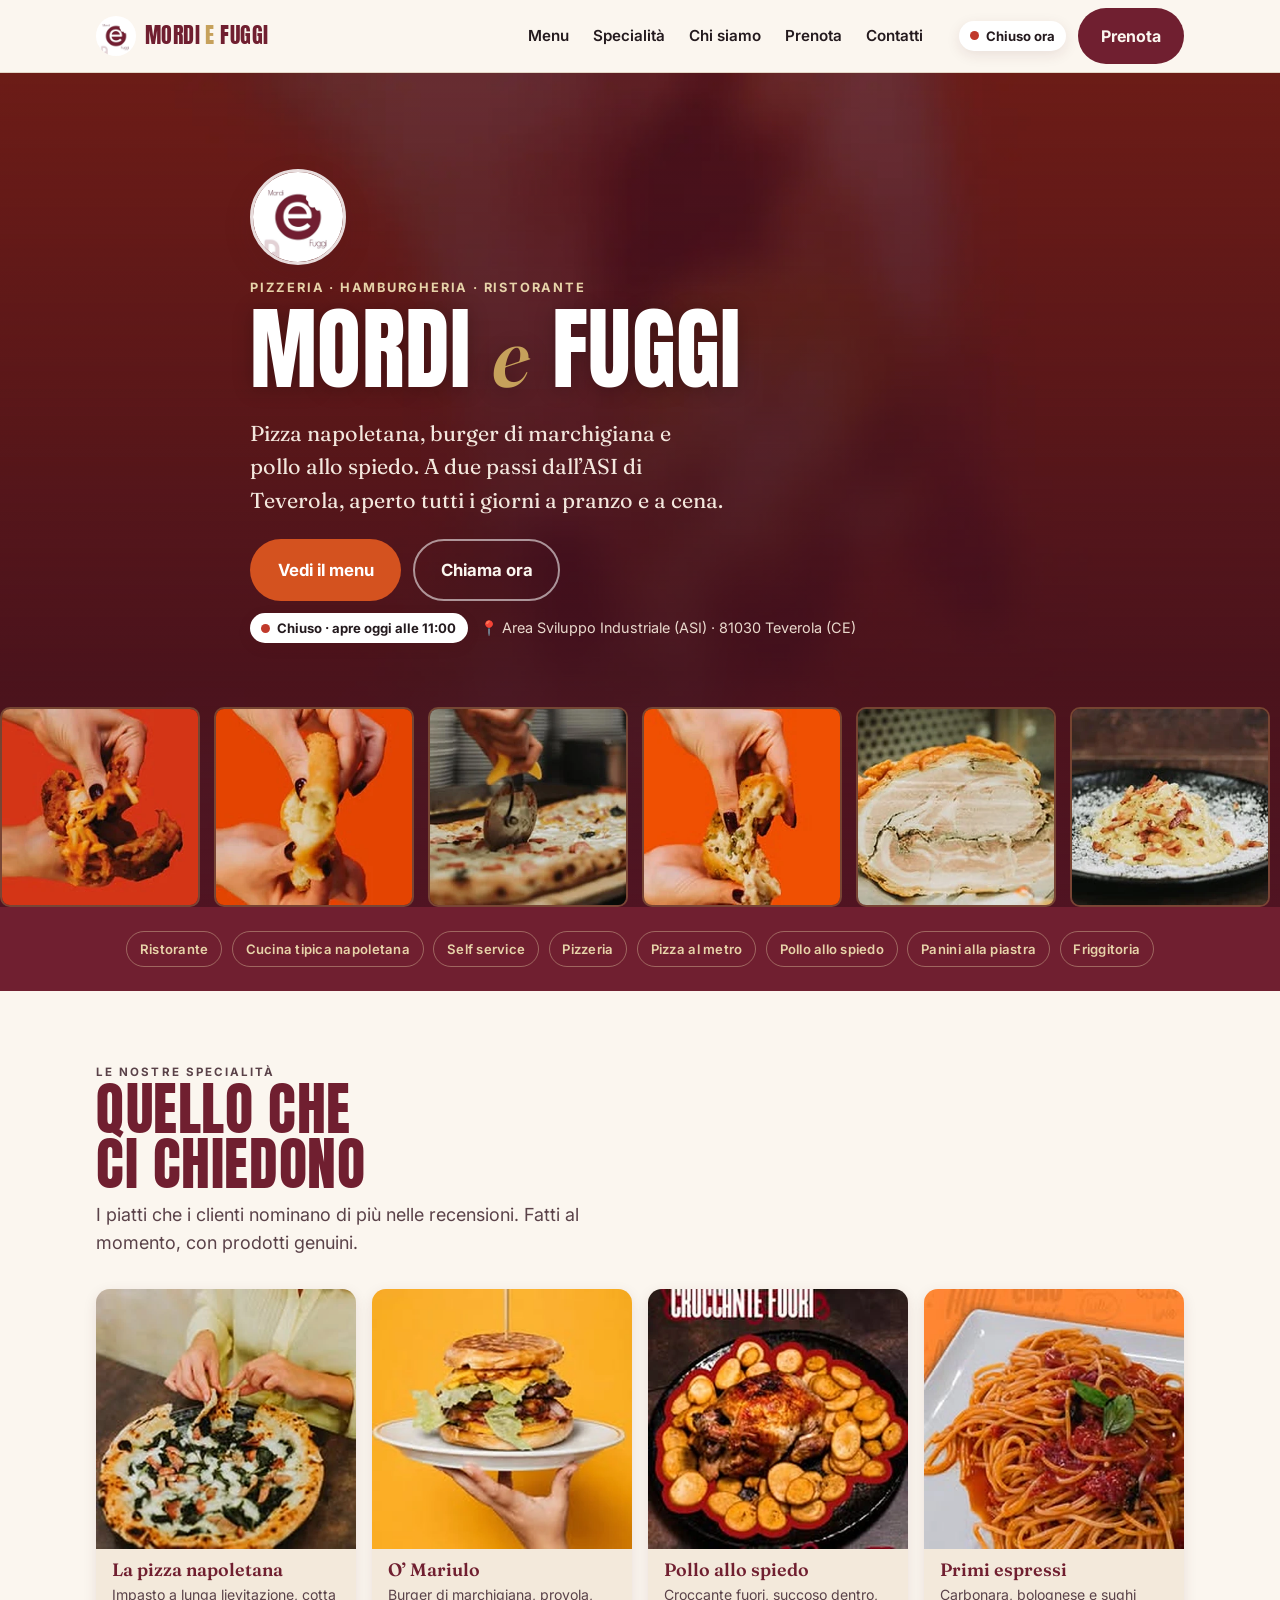
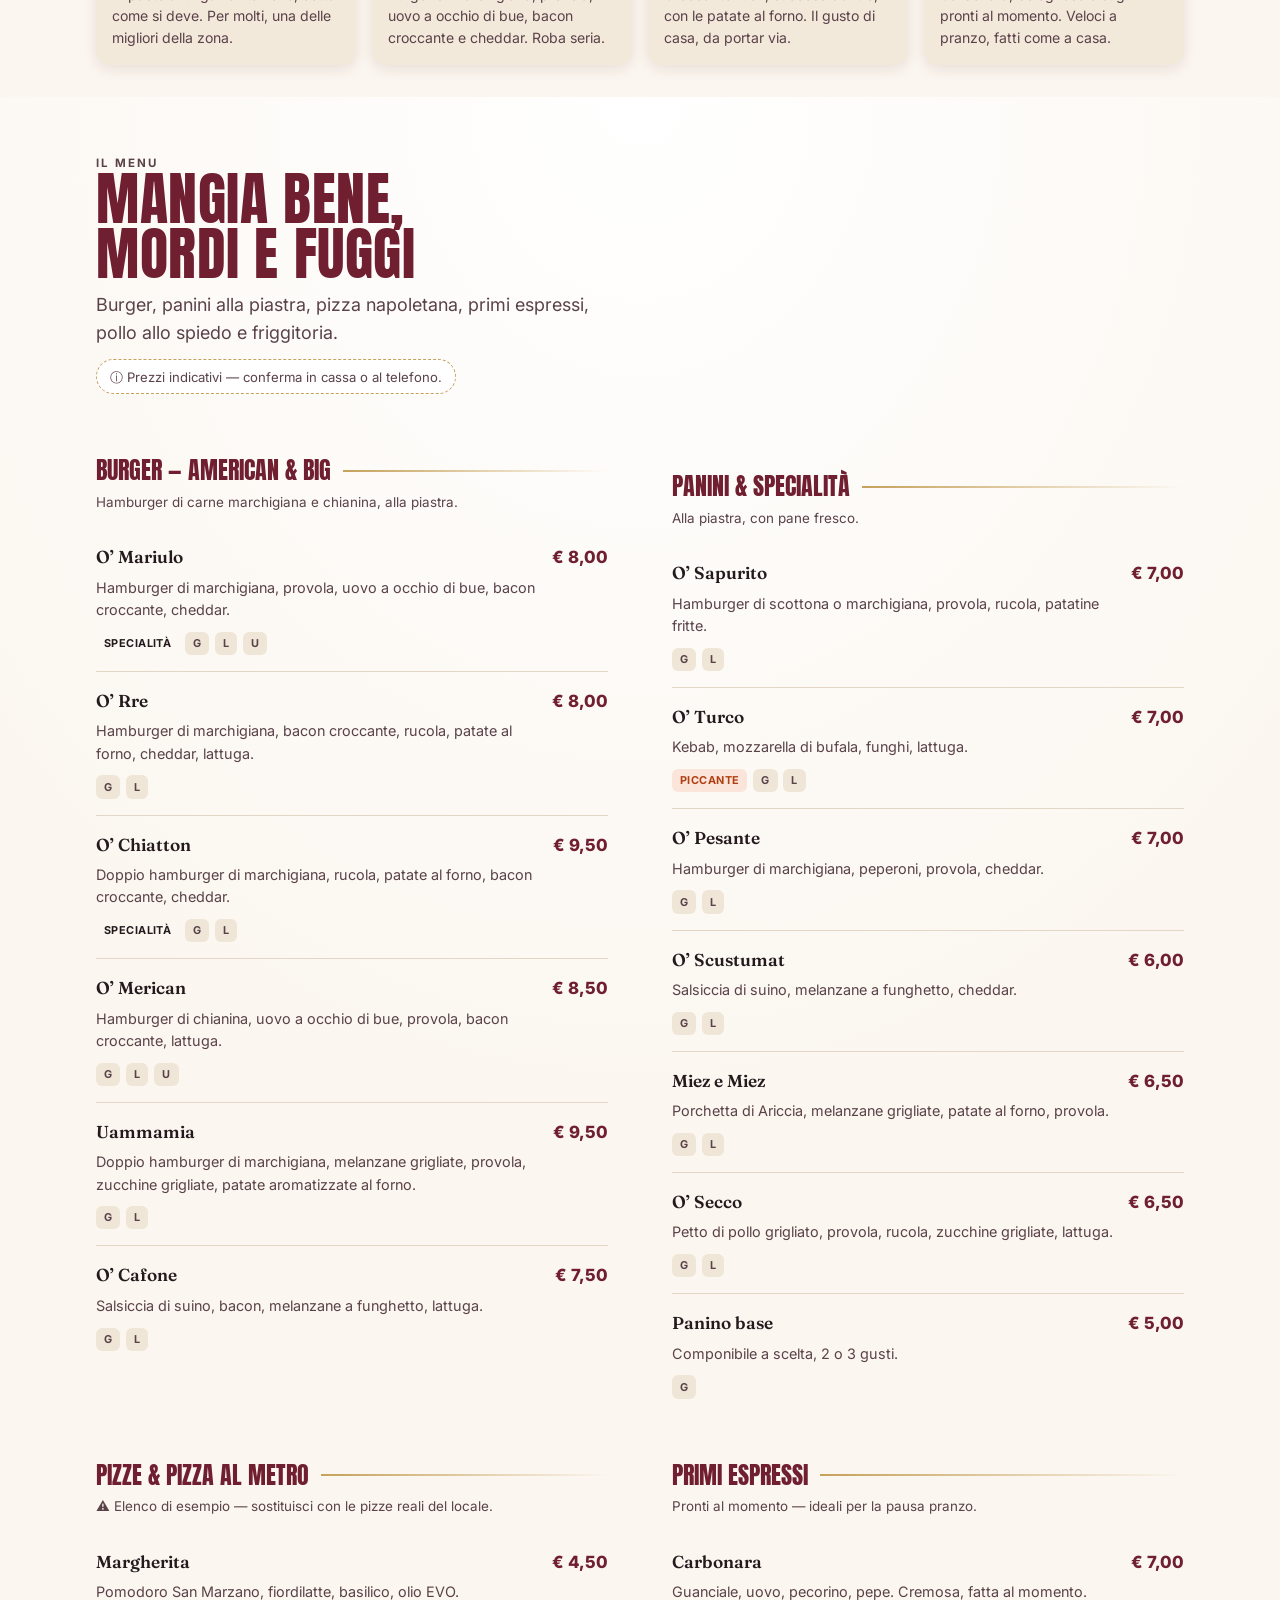
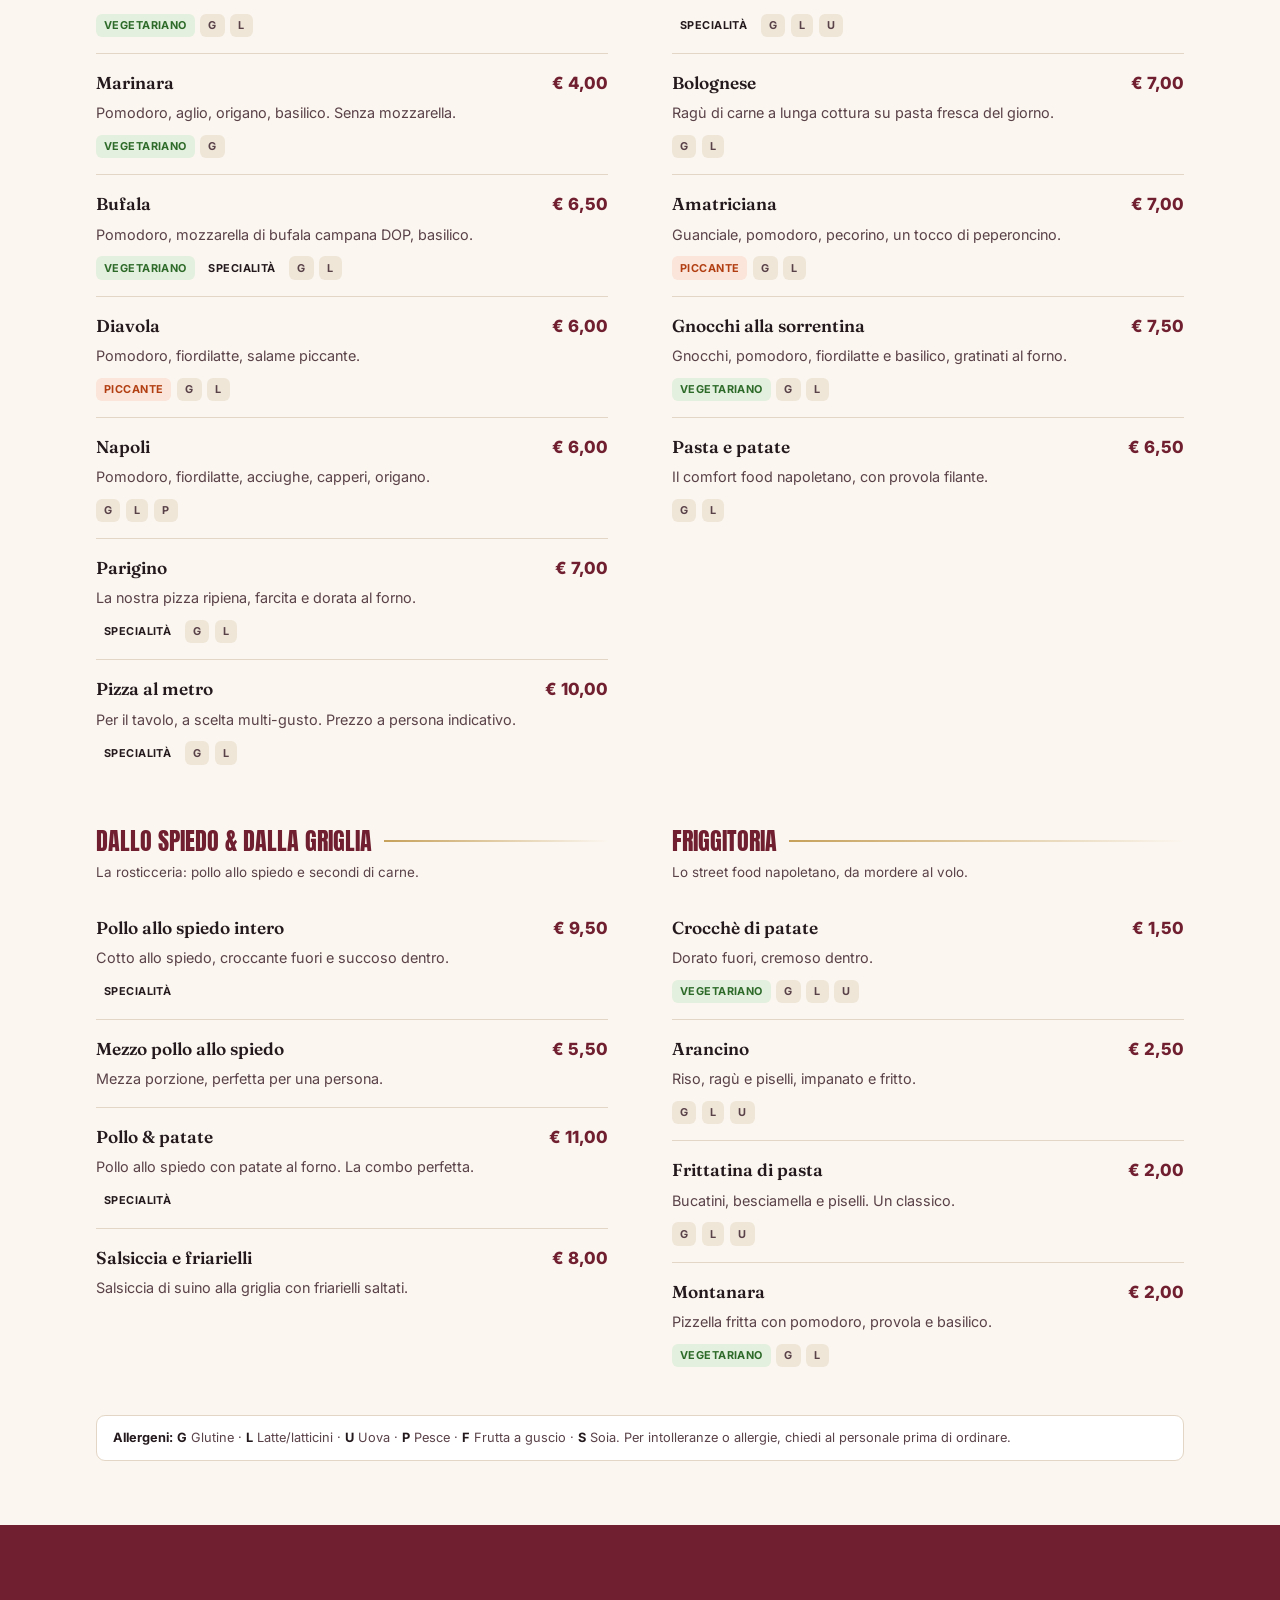
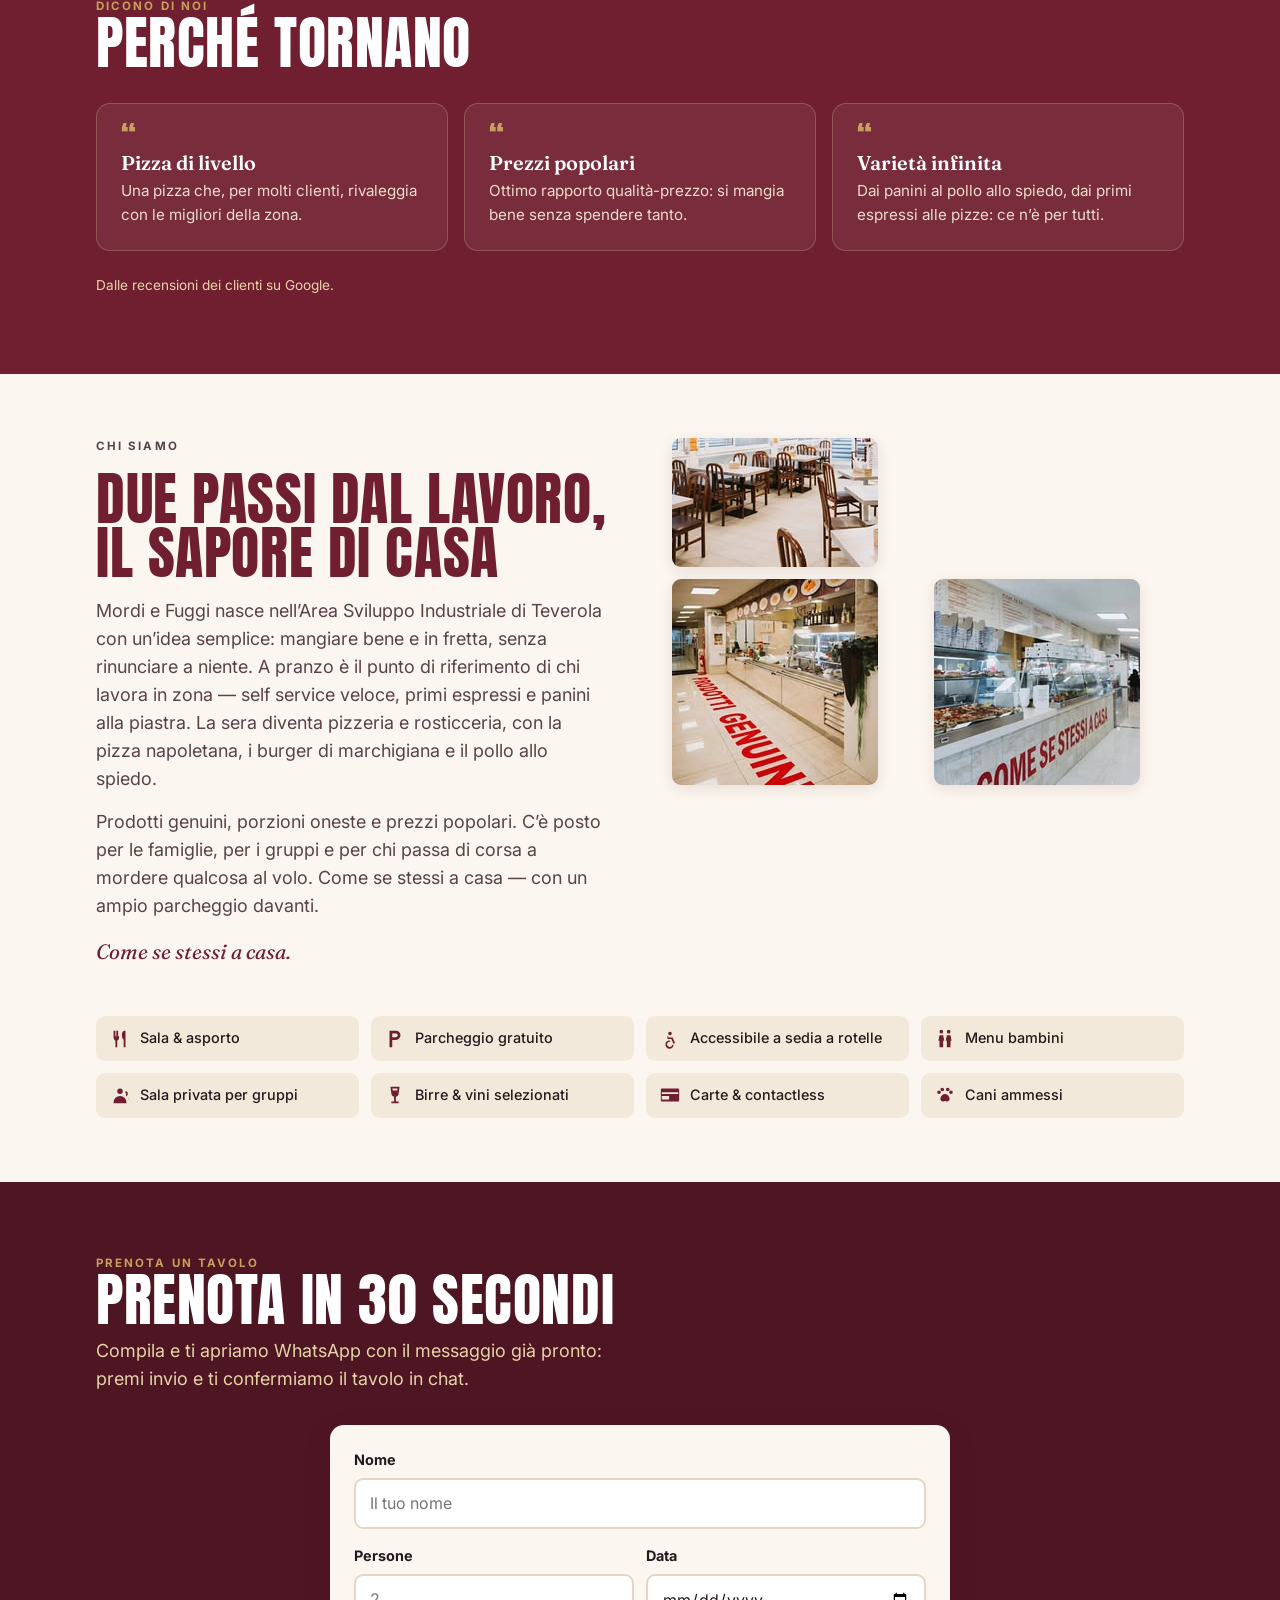
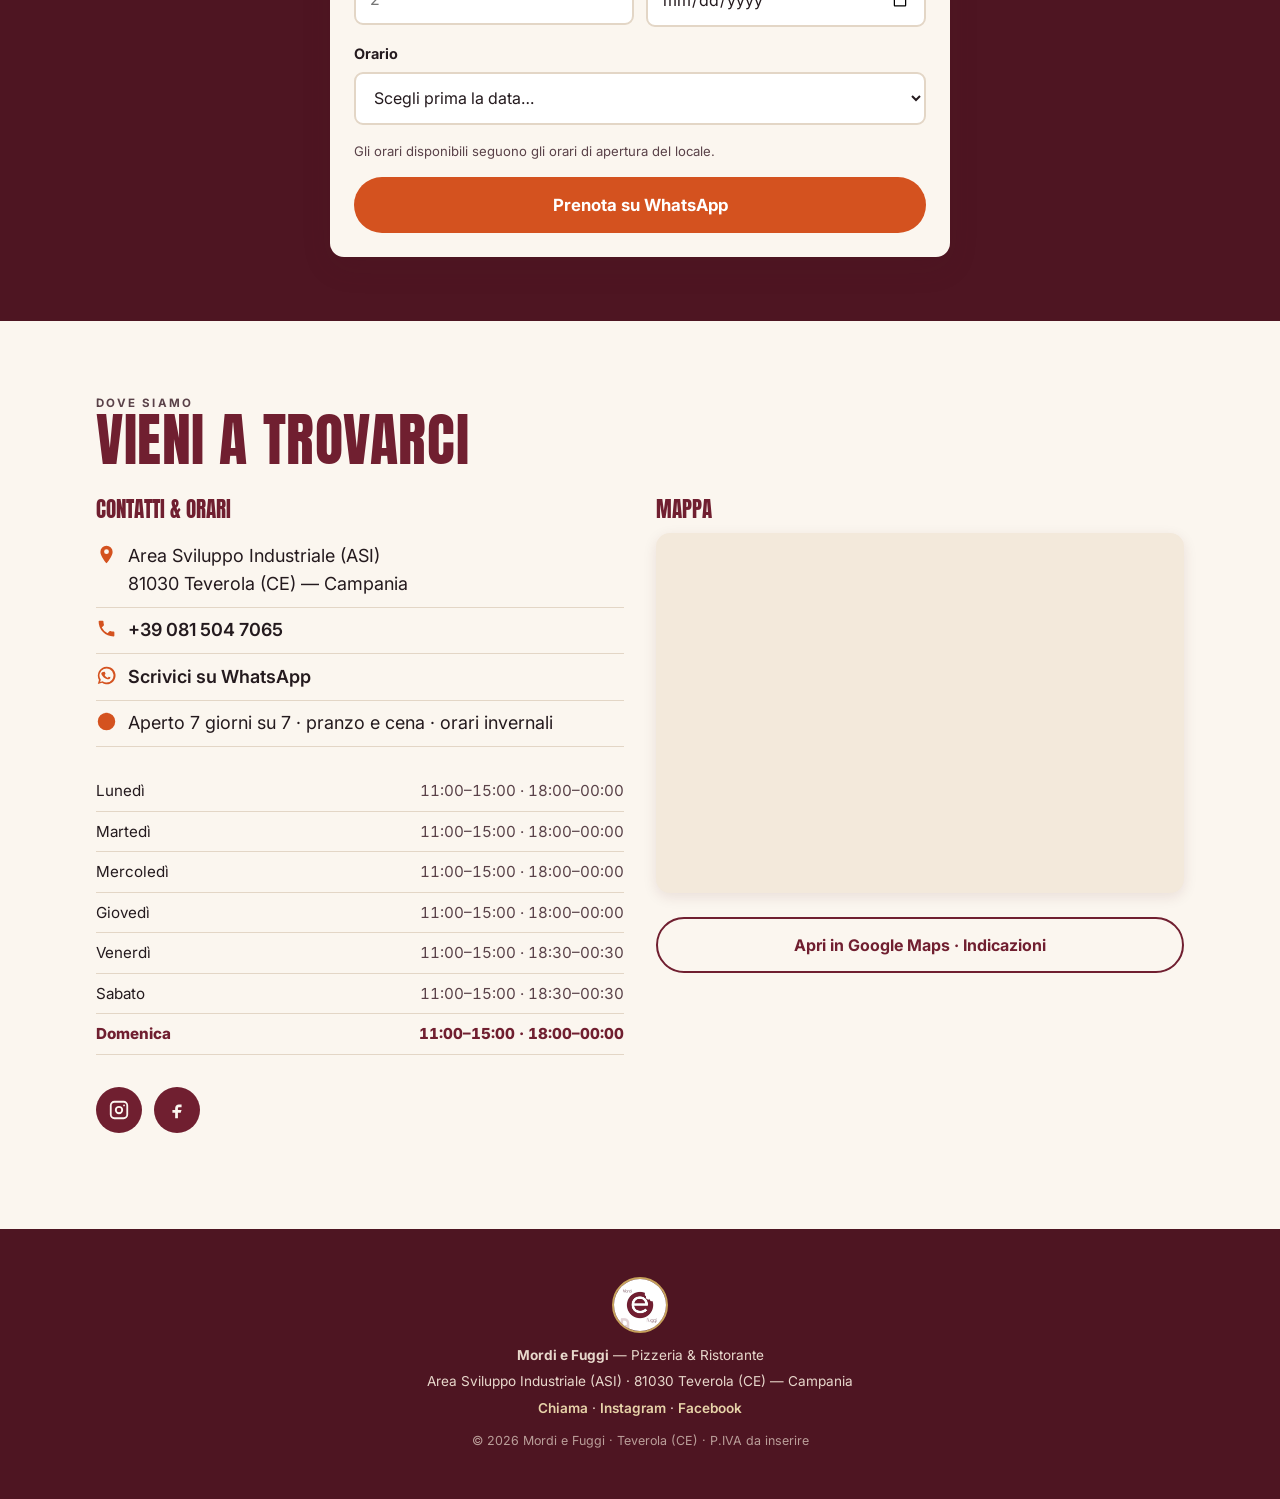
==== index.html @ acf5146c "Galleria nell'hero + foto HD" ====
<!DOCTYPE html>
<html lang="it">
<head>
<meta charset="UTF-8">
<meta name="viewport" content="width=device-width, initial-scale=1">
<title>Mordi e Fuggi — Pizzeria, Hamburgheria & Ristorante a Teverola (CE)</title>
<meta name="description" content="Mordi e Fuggi a Teverola (CE): pizzeria napoletana, hamburger di marchigiana, pollo allo spiedo e primi espressi. Sala, asporto e prenotazioni. Aperto 7 giorni su 7, pranzo e cena.">
<meta name="theme-color" content="#701F30">
<link rel="canonical" href="https://scintillaanselmo0-cell.github.io/mordi-e-fuggi/">

<!-- Open Graph / WhatsApp / Facebook -->
<meta property="og:type" content="restaurant">
<meta property="og:title" content="Mordi e Fuggi — Pizzeria & Ristorante · Teverola">
<meta property="og:description" content="Pizza napoletana, burger di marchigiana e pollo allo spiedo. Aperto tutti i giorni a pranzo e cena, a due passi dall’ASI di Teverola.">
<meta property="og:locale" content="it_IT">
<meta property="og:url" content="https://scintillaanselmo0-cell.github.io/mordi-e-fuggi/">
<meta property="og:image" content="assets/img/og.jpg">
<meta property="og:image:width" content="1200">
<meta property="og:image:height" content="630">
<meta name="twitter:card" content="summary_large_image">

<!-- Favicon -->
<link rel="icon" href="assets/img/favicon.svg" type="image/svg+xml">
<link rel="icon" href="assets/img/favicon-32.png" sizes="32x32" type="image/png">
<link rel="apple-touch-icon" href="assets/img/apple-touch-icon.png">

<!-- Font: Anton (display), Fraunces (serif), Inter (UI) -->
<link rel="preconnect" href="https://fonts.googleapis.com">
<link rel="preconnect" href="https://fonts.gstatic.com" crossorigin>
<link href="https://fonts.googleapis.com/css2?family=Anton&family=Fraunces:ital,opsz,wght@0,9..144,400;0,9..144,600;1,9..144,600&family=Inter:wght@400;500;600;700;800&display=swap" rel="stylesheet">

<link rel="stylesheet" href="styles.css">
</head>
<body>

<!-- ============================================================= NAV -->
<header class="nav">
  <div class="wrap nav-inner">
    <a href="#home" class="nav-brand" aria-label="Mordi e Fuggi — home">
      <img src="assets/img/logo.webp" alt="Logo Mordi e Fuggi" width="40" height="40">
      <span>Mordi<span style="color:var(--gold)">&nbsp;e&nbsp;</span>Fuggi</span>
    </a>
    <nav class="nav-links" aria-label="Navigazione principale">
      <a href="#menu">Menu</a>
      <a href="#specialita">Specialità</a>
      <a href="#chisiamo">Chi siamo</a>
      <a href="#prenota">Prenota</a>
      <a href="#contatti">Contatti</a>
    </nav>
    <div class="nav-right">
      <span id="open-badge-nav" class="open-badge" aria-live="polite"><span class="dot"></span><span class="lbl">…</span></span>
      <a href="#prenota" class="btn btn-wine nav-cta">Prenota</a>
      <button class="burger" id="burger" aria-label="Apri menu" aria-expanded="false" aria-controls="mobile-menu">
        <span></span><span></span><span></span>
      </button>
    </div>
  </div>
  <nav class="mobile-menu" id="mobile-menu" aria-label="Menu mobile">
    <a href="#menu">Menu</a>
    <a href="#specialita">Specialità</a>
    <a href="#chisiamo">Chi siamo</a>
    <a href="#prenota">Prenota</a>
    <a href="#contatti">Contatti</a>
  </nav>
</header>

<main>

<!-- ============================================================ HERO -->
<section class="hero" id="home">
  <div class="wrap hero-inner">
    <div class="hero-copy">
      <img src="assets/img/logo.webp" alt="" class="hero-logo" width="96" height="96" aria-hidden="true">
      <p class="cuisine" id="hero-cuisine">Pizzeria · Hamburgheria · Ristorante</p>
      <h1>Mordi <span class="amp">e</span> Fuggi</h1>
      <p class="hook" id="hero-hook">Pizza napoletana, burger di marchigiana e pollo allo spiedo. A due passi dall’ASI di Teverola, aperto tutti i giorni a pranzo e a cena.</p>
      <div class="hero-cta">
        <a href="#menu" class="btn btn-primary btn-lg">Vedi il menu</a>
        <a href="#" id="hero-call" class="btn btn-ghost-light btn-lg">Chiama ora</a>
      </div>
      <div class="hero-meta">
        <span id="open-badge-hero" class="open-badge"><span class="dot"></span><span class="lbl">…</span></span>
        <span class="mi" id="hero-loc">📍 Teverola (CE)</span>
      </div>
    </div>
  </div>
  <!-- Galleria scorrevole: sotto l'hero, a tutta larghezza -->
  <div class="marquee" aria-hidden="true">
    <div class="marquee-track" id="marquee-track"></div>
  </div>
</section>

<!-- =================================================== COSA FACCIAMO -->
<section class="cucina" aria-label="Cosa facciamo">
  <div class="wrap">
    <div class="cucina-list" id="cucina-list"></div>
  </div>
</section>

<!-- ======================================================= SPECIALITÀ -->
<section class="featured" id="specialita">
  <div class="wrap">
    <div class="sec-head">
      <p class="eyebrow">Le nostre specialità</p>
      <h2 class="sec-title">Quello che<br>ci chiedono</h2>
      <p>I piatti che i clienti nominano di più nelle recensioni. Fatti al momento, con prodotti genuini.</p>
    </div>
    <div class="feat-grid" id="feat-grid"></div>
  </div>
</section>

<!-- ============================================================= MENU -->
<section class="menu" id="menu">
  <div class="wrap">
    <div class="sec-head">
      <p class="eyebrow">Il menu</p>
      <h2 class="sec-title">Mangia bene,<br>mordi e fuggi</h2>
      <p>Burger, panini alla piastra, pizza napoletana, primi espressi, pollo allo spiedo e friggitoria.</p>
      <div id="price-note"></div>
    </div>
    <div class="menu-wrap" id="menu-wrap"></div>
    <div class="legend" id="legend"></div>
  </div>
</section>

<!-- ====================================================== RECENSIONI -->
<section class="reviews" id="recensioni" aria-label="Recensioni">
  <div class="wrap">
    <div class="sec-head">
      <p class="eyebrow" style="color:var(--gold)">Dicono di noi</p>
      <h2 class="sec-title">Perché tornano</h2>
    </div>
    <div class="rev-grid" id="rev-grid"></div>
    <p class="rev-src" id="rev-src"></p>
  </div>
</section>

<!-- =========================================================== ABOUT -->
<section class="about" id="chisiamo">
  <div class="wrap">
    <div class="about-grid">
      <div class="about-txt">
        <p class="eyebrow">Chi siamo</p>
        <h2 class="sec-title" id="about-title" style="margin-bottom:1rem">Il sapore di casa</h2>
        <div id="about-body"></div>
        <p class="claim" id="about-claim">Come se stessi a casa.</p>
      </div>
      <div class="about-imgs" id="about-imgs"></div>
    </div>
    <div class="services" id="services"></div>
  </div>
</section>

<!-- ========================================================= PRENOTA -->
<section class="book" id="prenota">
  <div class="wrap">
    <div class="sec-head">
      <p class="eyebrow" style="color:var(--gold)">Prenota un tavolo</p>
      <h2 class="sec-title">Prenota in 30 secondi</h2>
      <p>Compila e ti apriamo WhatsApp con il messaggio già pronto: premi invio e ti confermiamo il tavolo in chat.</p>
    </div>
    <form class="book-card" id="book-form" novalidate>
      <div class="field">
        <label for="f-nome">Nome</label>
        <input type="text" id="f-nome" name="nome" autocomplete="name" placeholder="Il tuo nome" required>
        <span class="err">Inserisci il tuo nome.</span>
      </div>
      <div class="two-col">
        <div class="field">
          <label for="f-persone">Persone</label>
          <input type="number" id="f-persone" name="persone" min="1" max="20" inputmode="numeric" placeholder="2" required>
          <span class="err">Da 1 a 20 persone.</span>
        </div>
        <div class="field">
          <label for="f-data">Data</label>
          <input type="date" id="f-data" name="data" required>
          <span class="err">Scegli una data valida (non passata).</span>
        </div>
      </div>
      <div class="field">
        <label for="f-orario">Orario</label>
        <select id="f-orario" name="orario" required>
          <option value="">Scegli prima la data…</option>
        </select>
        <span class="err">Scegli un orario negli orari di apertura.</span>
      </div>
      <p class="book-hint" id="book-hint">Gli orari disponibili seguono gli orari di apertura del locale.</p>
      <button type="submit" class="btn btn-primary btn-lg btn-block">Prenota su WhatsApp</button>
      <div class="book-ok" id="book-ok" role="status">
        <strong>Ti stiamo aprendo WhatsApp 📲</strong>
        Premi invio nel messaggio per confermare la prenotazione. Ti confermeremo il tavolo in chat.
        <div style="margin-top:.6rem"><a href="#" id="book-ok-link" class="btn btn-wine">Riapri WhatsApp</a></div>
      </div>
    </form>
  </div>
</section>

<!-- ======================================================== CONTATTI -->
<section class="contact" id="contatti">
  <div class="wrap">
    <div class="sec-head">
      <p class="eyebrow">Dove siamo</p>
      <h2 class="sec-title">Vieni a trovarci</h2>
    </div>
    <div class="contact-grid">
      <div class="contact-block">
        <h3>Contatti & orari</h3>
        <ul class="cinfo" id="cinfo"></ul>
        <table class="hours-table" id="hours-table" aria-label="Orari di apertura"></table>
        <div class="delivery-row" id="delivery-row"></div>
        <div class="socials" id="socials"></div>
      </div>
      <div class="contact-block">
        <h3>Mappa</h3>
        <iframe class="map-frame" id="map" title="Mappa Mordi e Fuggi Teverola" loading="lazy" referrerpolicy="no-referrer-when-downgrade" allowfullscreen></iframe>
        <div style="margin-top:var(--s-4)"><a href="#" id="directions" class="btn btn-ghost btn-block" target="_blank" rel="noopener">Apri in Google Maps · Indicazioni</a></div>
      </div>
    </div>
  </div>
</section>

</main>

<!-- ========================================================== FOOTER -->
<footer class="footer">
  <div class="wrap">
    <img src="assets/img/logo.webp" alt="Mordi e Fuggi" width="56" height="56">
    <div><strong>Mordi e Fuggi</strong> — Pizzeria & Ristorante</div>
    <div id="foot-addr" style="margin-top:.3rem"></div>
    <div style="margin-top:.4rem"><a id="foot-phone" href="#">Chiama</a> · <a id="foot-ig" href="#" target="_blank" rel="noopener">Instagram</a> · <a id="foot-fb" href="#" target="_blank" rel="noopener">Facebook</a></div>
    <div class="fnote">© <span id="year"></span> Mordi e Fuggi · Teverola (CE) · P.IVA da inserire</div>
  </div>
</footer>

<!-- ================================================ STICKY BAR MOBILE -->
<div class="sticky-bar" aria-label="Azioni rapide">
  <a href="#" id="sticky-call" class="btn btn-ghost-light">📞 Chiama</a>
  <a href="#prenota" class="btn btn-primary">Prenota</a>
</div>

<script src="data.js"></script>
<script src="app.js"></script>
</body>
</html>
---- styles.css ----
/* =========================================================================
   MORDI e FUGGI — styles.css
   Mobile-first (base = 390px). Desktop come adattamento (media query ≥ 820px).
   Palette dai colori reali del brand (logo + grafiche del locale).
   ========================================================================= */

:root{
  /* --- Colori brand --- */
  --wine:      #701F30;   /* bordeaux del logo (colore primario) */
  --wine-deep: #4E1522;   /* sezioni scure, footer */
  --wine-tint: #8A2740;   /* hover */
  --gold:      #C6A15B;   /* oro (dalle grafiche): filetti, prezzi, dettagli) */
  --gold-soft: #E7D3A9;
  --paprika:   #D4521F;   /* accento appetito/azione (dai fondi arancioni IG) */
  --paprika-dk:#B23F12;
  --cream:     #FBF6EF;   /* sfondo pagina (carta da trattoria) */
  --cream-2:   #F3E9DB;   /* card */
  --ink:       #241A1E;   /* testo */
  --ink-soft:  #5A4249;   /* testo secondario (abbastanza scuro: niente grigi slavati) */
  --line:      #E3D6C6;   /* filetti chiari */
  --ok:        #2E7D32;   /* aperto */
  --closed:    #C0392B;   /* chiuso */

  /* --- Scala spaziatura (rem) --- */
  --s-1:.25rem; --s-2:.5rem; --s-3:.75rem; --s-4:1rem; --s-5:1.5rem;
  --s-6:2rem;   --s-7:3rem;  --s-8:4rem;   --s-9:6rem;

  --maxw: 1120px;
  --radius: 14px;
  --radius-sm: 9px;
  --shadow: 0 10px 30px rgba(78,21,34,.12);
  --shadow-sm: 0 4px 14px rgba(78,21,34,.10);

  --ff-display:"Anton", Impact, sans-serif;
  --ff-serif:"Fraunces", Georgia, serif;
  --ff-sans:"Inter", system-ui, -apple-system, Segoe UI, Roboto, sans-serif;
}

*,*::before,*::after{box-sizing:border-box}
html{scroll-behavior:smooth; -webkit-text-size-adjust:100%; overflow-x:clip}
body{
  margin:0; font-family:var(--ff-sans); color:var(--ink);
  background:var(--cream); line-height:1.55; font-size:17px;
  -webkit-font-smoothing:antialiased; overflow-x:hidden;
}
img{max-width:100%; display:block; height:auto}
a{color:inherit; text-decoration:none}
button{font-family:inherit}
h1,h2,h3{margin:0; line-height:1.05; font-weight:400}
.wrap{width:100%; max-width:var(--maxw); margin:0 auto; padding:0 var(--s-4)}
.eyebrow{font-family:var(--ff-sans); font-weight:700; letter-spacing:.18em;
  text-transform:uppercase; font-size:.72rem; color:var(--paprika)}
.serif{font-family:var(--ff-serif)}
section{scroll-margin-top:66px}

/* ------------------------------------------------------------- TITOLI */
.h-display{font-family:var(--ff-display); text-transform:uppercase;
  letter-spacing:.01em; line-height:.92}
.sec-title{font-family:var(--ff-display); text-transform:uppercase;
  font-size:clamp(2rem,9vw,3.3rem); color:var(--wine); letter-spacing:.01em; line-height:.95}
.sec-head{margin-bottom:var(--s-6)}
.sec-head p{margin:.6rem 0 0; color:var(--ink-soft); max-width:46ch}

/* ------------------------------------------------------------- BOTTONI */
.btn{display:inline-flex; align-items:center; justify-content:center; gap:.5rem;
  padding:.85rem 1.3rem; border-radius:999px; font-weight:700; font-size:1rem;
  border:2px solid transparent; cursor:pointer; transition:.18s transform,.18s background,.18s box-shadow;
  min-height:48px; white-space:nowrap}
.btn:active{transform:translateY(1px)}
.btn-primary{background:var(--paprika); color:#fff}
.btn-primary:hover{background:var(--paprika-dk)}
.btn-wine{background:var(--wine); color:var(--cream)}
.btn-wine:hover{background:var(--wine-tint)}
.btn-ghost{background:transparent; color:var(--wine); border-color:var(--wine)}
.btn-ghost:hover{background:var(--wine); color:var(--cream)}
.btn-ghost-light{background:transparent; color:var(--cream); border-color:rgba(255,255,255,.55)}
.btn-ghost-light:hover{background:var(--cream); color:var(--wine); border-color:var(--cream)}
.btn-lg{padding:1rem 1.6rem; font-size:1.05rem}
.btn-block{width:100%}

/* --------------------------------------------------------------- NAV */
.nav{position:sticky; top:0; z-index:60; background:rgba(251,246,239,.92);
  backdrop-filter:saturate(1.3) blur(8px); border-bottom:1px solid var(--line)}
.nav-inner{display:flex; align-items:center; justify-content:space-between;
  height:60px; gap:var(--s-3)}
.nav-brand{display:flex; align-items:center; gap:.55rem; font-family:var(--ff-display);
  text-transform:uppercase; color:var(--wine); font-size:1.15rem; letter-spacing:.02em}
.nav-brand img{width:34px; height:34px; border-radius:50%}
.nav-links{display:none}
.nav-right{display:flex; align-items:center; gap:var(--s-3)}
.nav-cta{display:none}
.burger{display:inline-flex; flex-direction:column; gap:4px; background:none;
  border:0; padding:8px; cursor:pointer}
.burger span{width:24px; height:2.5px; background:var(--wine); border-radius:2px; transition:.2s}
.mobile-menu{display:none; flex-direction:column; padding:var(--s-3) var(--s-4) var(--s-5);
  gap:var(--s-2); border-bottom:1px solid var(--line); background:var(--cream)}
.mobile-menu.open{display:flex}
.mobile-menu a{padding:.7rem .4rem; font-weight:600; border-bottom:1px solid var(--line)}
.mobile-menu a:last-of-type{border-bottom:0}

/* ------------------------------------------------------- BADGE APERTO/CHIUSO */
.open-badge{display:inline-flex; align-items:center; gap:.45rem; font-size:.82rem;
  font-weight:700; padding:.32rem .7rem; border-radius:999px; background:#fff;
  box-shadow:var(--shadow-sm); white-space:nowrap}
.open-badge .dot{width:9px; height:9px; border-radius:50%; background:var(--closed);
  box-shadow:0 0 0 0 rgba(46,125,50,.5)}
.open-badge.is-open .dot{background:var(--ok); animation:pulse 2s infinite}
.open-badge .lbl{color:var(--ink)}
@keyframes pulse{0%{box-shadow:0 0 0 0 rgba(46,125,50,.45)}70%{box-shadow:0 0 0 7px rgba(46,125,50,0)}100%{box-shadow:0 0 0 0 rgba(46,125,50,0)}}

/* --------------------------------------------------------------- HERO */
.hero{position:relative; color:var(--cream); overflow:hidden;
  background:var(--wine-deep)}
.hero::before{content:""; position:absolute; inset:0;
  background:
    linear-gradient(180deg, rgba(40,10,18,.30), rgba(60,16,28,.82) 72%, var(--wine-deep)),
    url("assets/img/hero-bg.webp") center/cover no-repeat;
  filter:saturate(1.05)}
.hero-inner{position:relative; padding:var(--s-8) 0 var(--s-7);
  display:flex; flex-direction:column; align-items:flex-start; gap:var(--s-4)}
.hero-logo{width:78px; height:78px; border-radius:50%; box-shadow:var(--shadow);
  border:3px solid rgba(255,255,255,.85)}
.hero h1{font-family:var(--ff-display); text-transform:uppercase; color:#fff;
  font-size:clamp(2.9rem,15vw,5.4rem); line-height:.88; letter-spacing:.005em;
  text-shadow:0 2px 20px rgba(0,0,0,.25)}
.hero h1 .amp{color:var(--gold); font-family:var(--ff-serif); text-transform:none;
  font-style:italic; font-weight:600; -webkit-text-fill-color:var(--gold)}
.hero .cuisine{font-weight:700; letter-spacing:.14em; text-transform:uppercase;
  font-size:.8rem; color:var(--gold-soft)}
.hero .hook{font-family:var(--ff-serif); font-size:1.18rem; max-width:34ch;
  color:#f3e7dd; font-weight:400}
.hero-cta{display:flex; flex-wrap:wrap; gap:var(--s-3); margin-top:var(--s-2); width:100%}
.hero-cta .btn{flex:1 1 auto; min-width:140px}
.hero-meta{display:flex; flex-wrap:wrap; align-items:center; gap:var(--s-3); margin-top:var(--s-3)}
.hero-meta .mi{display:flex; align-items:center; gap:.4rem; font-size:.9rem; color:#ead9cd}
.hero-strip{position:relative; display:grid; grid-template-columns:repeat(4,1fr); gap:0}
.hero-strip img{aspect-ratio:1; object-fit:cover; width:100%;
  border-top:3px solid var(--gold)}

/* ---------------------------------------------------------- CUCINA PILLS */
.cucina{background:var(--wine); color:var(--cream)}
.cucina .wrap{padding-top:var(--s-5); padding-bottom:var(--s-5)}
.cucina-list{display:flex; flex-wrap:wrap; gap:.5rem .6rem; justify-content:center}
.cucina-list span{font-size:.82rem; font-weight:600; letter-spacing:.02em;
  padding:.4rem .8rem; border:1px solid rgba(231,211,169,.4); border-radius:999px;
  color:var(--gold-soft)}

/* --------------------------------------------------------- FEATURED */
.featured{padding:var(--s-8) 0 var(--s-6)}
.feat-grid{display:grid; grid-template-columns:1fr 1fr; gap:var(--s-4)}
.feat-card{background:var(--cream-2); border-radius:var(--radius); overflow:hidden;
  box-shadow:var(--shadow-sm)}
.feat-card img{aspect-ratio:1; object-fit:cover; width:100%}
.feat-card .fc-body{padding:var(--s-3) var(--s-4) var(--s-4)}
.feat-card h3{font-family:var(--ff-serif); font-size:1.12rem; font-weight:600;
  color:var(--wine); margin-bottom:.25rem}
.feat-card p{font-size:.88rem; color:var(--ink-soft); margin:0}

/* ----------------------------------------------- GALLERIA SCORREVOLE */
.gallery{background:var(--wine-deep); padding:var(--s-5) 0; overflow:hidden}
.marquee{position:relative; z-index:2; width:100%; overflow:hidden; padding:var(--s-4) 0 0;
  pointer-events:none; -webkit-user-select:none; user-select:none}
.marquee-track{display:flex; width:max-content; will-change:transform;
  animation:marquee-x 70s linear infinite}
.marquee-track img{height:150px; width:150px; object-fit:cover; flex:none;
  margin-right:10px; border-radius:10px; pointer-events:none; border:2px solid rgba(198,161,91,.35)}
@keyframes marquee-x{from{transform:translateX(0)} to{transform:translateX(-50%)}}
@media (min-width:820px){ .marquee-track img{height:200px; width:200px; margin-right:14px} }

/* ------------------------------------------------------------- MENU */
.menu{padding:var(--s-7) 0 var(--s-8); background:
  radial-gradient(120% 60% at 50% 0, #fff 0, var(--cream) 60%)}
.price-note{display:inline-flex; align-items:center; gap:.4rem; font-size:.82rem;
  background:#fff; color:var(--ink-soft); border:1px dashed var(--gold);
  padding:.4rem .8rem; border-radius:999px; margin-top:var(--s-3)}
.menu-cat{margin-top:var(--s-7)}
.menu-cat:first-of-type{margin-top:var(--s-6)}
.menu-cat-head{display:flex; align-items:baseline; gap:var(--s-3); margin-bottom:var(--s-2)}
.menu-cat-head h3{font-family:var(--ff-display); text-transform:uppercase;
  font-size:1.5rem; color:var(--wine); min-width:0}
.menu-cat-head .rule{flex:1 0 24px; min-width:24px; align-self:center; height:2px;
  background:linear-gradient(90deg,var(--gold),transparent)}
.menu-cat .cat-note{font-size:.84rem; color:var(--ink-soft); margin:0 0 var(--s-4)}
.menu-item{display:grid; grid-template-columns:1fr auto; gap:.2rem var(--s-3);
  padding:var(--s-4) 0; border-bottom:1px solid var(--line)}
.menu-item:last-child{border-bottom:0}
.mi-name{font-family:var(--ff-serif); font-weight:600; font-size:1.08rem; color:var(--ink);
  display:flex; align-items:center; flex-wrap:wrap; gap:.5rem}
.mi-price{font-family:var(--ff-sans); font-weight:800; color:var(--wine);
  font-size:1.05rem; white-space:nowrap; align-self:start}
.mi-desc{grid-column:1/2; font-size:.9rem; color:var(--ink-soft); margin:.15rem 0 0}
.mi-tags{grid-column:1/-1; display:flex; flex-wrap:wrap; gap:.35rem; margin-top:.45rem}
.tag{font-size:.68rem; font-weight:700; letter-spacing:.04em; text-transform:uppercase;
  padding:.2rem .5rem; border-radius:6px}
.tag.specialita{background:var(--gold); color:#4a3410}
.tag.piccante{background:#fbe4da; color:var(--paprika-dk)}
.tag.vegetariano{background:#e4f0df; color:#2e6b2a}
.tag.allerg{background:#efe6d8; color:var(--ink-soft)}
.legend{margin-top:var(--s-6); font-size:.8rem; color:var(--ink-soft);
  background:#fff; border:1px solid var(--line); border-radius:var(--radius-sm);
  padding:var(--s-3) var(--s-4)}
.legend b{color:var(--ink)}

/* ----------------------------------------------------- RECENSIONI / STRENGTHS */
.reviews{background:var(--wine); color:var(--cream); padding:var(--s-8) 0}
.reviews .sec-title{color:#fff}
.reviews .sec-head p{color:var(--gold-soft)}
.rev-grid{display:grid; gap:var(--s-4); margin-top:var(--s-5)}
.rev-card{background:rgba(255,255,255,.06); border:1px solid rgba(231,211,169,.25);
  border-radius:var(--radius); padding:var(--s-5)}
.rev-card .q{font-family:var(--ff-display); color:var(--gold); font-size:2rem; line-height:.6}
.rev-card h3{font-family:var(--ff-serif); font-weight:600; font-size:1.25rem; color:#fff; margin:.3rem 0 .4rem}
.rev-card p{margin:0; color:#ecdcce; font-size:.95rem}
.rev-src{margin-top:var(--s-5); font-size:.85rem; color:var(--gold-soft)}

/* --------------------------------------------------------------- ABOUT */
.about{padding:var(--s-8) 0}
.about-grid{display:grid; gap:var(--s-5)}
.about-txt p{color:var(--ink-soft); margin:0 0 var(--s-4)}
.about-txt .claim{font-family:var(--ff-serif); font-style:italic; font-size:1.3rem;
  color:var(--wine); margin-top:var(--s-4)}
.about-imgs{display:grid; grid-template-columns:1fr 1fr; gap:var(--s-3)}
.about-imgs img{border-radius:var(--radius-sm); aspect-ratio:1; object-fit:cover; box-shadow:var(--shadow-sm)}
.about-imgs img:first-child{grid-column:1/-1; aspect-ratio:16/10}
.services{display:grid; grid-template-columns:1fr 1fr; gap:var(--s-3); margin-top:var(--s-6)}
.svc{display:flex; align-items:center; gap:.6rem; font-size:.9rem; font-weight:500;
  background:var(--cream-2); border-radius:var(--radius-sm); padding:.7rem .8rem}
.svc svg{width:22px; height:22px; flex:none; color:var(--wine)}

/* --------------------------------------------------------- PRENOTA */
.book{background:var(--wine-deep); color:var(--cream); padding:var(--s-8) 0}
.book .sec-title{color:#fff}
.book .sec-head p{color:var(--gold-soft)}
.book-card{background:var(--cream); color:var(--ink); border-radius:var(--radius);
  padding:var(--s-5); box-shadow:var(--shadow); margin-top:var(--s-5)}
.field{margin-bottom:var(--s-4)}
.field label{display:block; font-weight:700; font-size:.9rem; margin-bottom:.4rem; color:var(--ink)}
.field input{width:100%; padding:.85rem .9rem; font-size:1rem; font-family:inherit;
  border:2px solid var(--line); border-radius:var(--radius-sm); background:#fff; color:var(--ink);
  min-height:48px}
.field input:focus{outline:none; border-color:var(--wine); box-shadow:0 0 0 3px rgba(112,31,48,.12)}
.field.invalid input{border-color:var(--closed)}
.field .err{display:none; color:var(--closed); font-size:.82rem; font-weight:600; margin-top:.35rem}
.field.invalid .err{display:block}
.field select{width:100%; padding:.85rem .9rem; font-size:1rem; font-family:inherit;
  border:2px solid var(--line); border-radius:var(--radius-sm); background:#fff; color:var(--ink); min-height:48px}
.field.invalid select{border-color:var(--closed)}
.two-col{display:grid; grid-template-columns:1fr 1fr; gap:var(--s-3)}
.book-hint{font-size:.82rem; color:var(--ink-soft); margin:.3rem 0 var(--s-4)}
.book-ok{display:none; background:#eef7ec; border:1px solid #bfe0b8; border-radius:var(--radius-sm);
  padding:var(--s-4); margin-top:var(--s-4); color:#20541d}
.book-ok.show{display:block}
.book-ok strong{display:block; margin-bottom:.3rem}

/* --------------------------------------------------------- CONTATTI */
.contact{padding:var(--s-8) 0 var(--s-9)}
.contact-grid{display:grid; gap:var(--s-6)}
.contact-block h3{font-family:var(--ff-display); text-transform:uppercase; color:var(--wine);
  font-size:1.3rem; margin-bottom:var(--s-3)}
.cinfo{list-style:none; padding:0; margin:0 0 var(--s-5)}
.cinfo li{display:flex; gap:.7rem; align-items:flex-start; padding:.55rem 0; border-bottom:1px solid var(--line)}
.cinfo svg{width:21px; height:21px; color:var(--paprika); flex:none; margin-top:2px}
.cinfo a{font-weight:600}
.hours-table{width:100%; border-collapse:collapse; font-size:.95rem}
.hours-table td{padding:.5rem 0; border-bottom:1px solid var(--line); vertical-align:top}
.hours-table td:last-child{text-align:right; font-variant-numeric:tabular-nums; color:var(--ink-soft)}
.hours-table tr.today td{font-weight:800; color:var(--wine)}
.hours-table tr.today td:last-child{color:var(--wine)}
.map-frame{border:0; width:100%; height:300px; border-radius:var(--radius); box-shadow:var(--shadow-sm); background:var(--cream-2)}
.socials{display:flex; gap:var(--s-3); margin-top:var(--s-4)}
.socials a{display:inline-flex; width:46px; height:46px; align-items:center; justify-content:center;
  border-radius:50%; background:var(--wine); color:var(--cream)}
.socials a:hover{background:var(--wine-tint)}
.socials svg{width:22px; height:22px}
.delivery-row{display:flex; flex-wrap:wrap; gap:var(--s-3); margin-top:var(--s-4)}

/* --------------------------------------------------------------- FOOTER */
.footer{background:var(--wine-deep); color:#e8d8cc; padding:var(--s-7) 0 7rem;
  text-align:center; font-size:.85rem}
.footer img{width:56px; height:56px; border-radius:50%; margin:0 auto var(--s-3); border:2px solid var(--gold)}
.footer a{color:var(--gold-soft); font-weight:600}
.footer .fnote{margin-top:var(--s-3); opacity:.7; font-size:.78rem}

/* --------------------------------------------------- STICKY BAR MOBILE */
.sticky-bar{position:fixed; left:0; right:0; bottom:0; z-index:70;
  display:grid; grid-template-columns:1fr 1fr; gap:.5rem; padding:.55rem .7rem calc(.55rem + env(safe-area-inset-bottom));
  background:rgba(78,21,34,.97); backdrop-filter:blur(6px); box-shadow:0 -6px 20px rgba(0,0,0,.2)}
.sticky-bar .btn{min-height:50px}
.sr-only{position:absolute;width:1px;height:1px;padding:0;margin:-1px;overflow:hidden;clip:rect(0 0 0 0);border:0}

/* ======================================================= DESKTOP ≥ 820px */
@media (min-width:820px){
  body{font-size:18px}
  section{scroll-margin-top:72px}
  .nav-inner{height:72px}
  .nav-brand{font-size:1.35rem}
  .nav-brand img{width:40px; height:40px}
  .nav-links{display:flex; gap:var(--s-5); margin-left:auto; margin-right:var(--s-5)}
  .nav-links a{font-weight:600; font-size:.95rem; color:var(--ink); position:relative}
  .nav-links a:hover{color:var(--wine)}
  .nav-links a::after{content:""; position:absolute; left:0; right:0; bottom:-6px; height:2px;
    background:var(--paprika); transform:scaleX(0); transition:.2s; transform-origin:left}
  .nav-links a:hover::after{transform:scaleX(1)}
  .nav-cta{display:inline-flex}
  .burger{display:none}
  .mobile-menu{display:none !important}

  .hero-inner{padding:var(--s-9) 0 var(--s-7); display:block; max-width:780px}
  .hero-logo{width:96px; height:96px}
  .hero .hook{font-size:1.35rem}
  .hero-cta{width:auto}
  .hero-cta .btn{flex:0 0 auto}
  .hero-strip{grid-template-columns:repeat(2,1fr); grid-auto-rows:1fr; border-radius:var(--radius);
    overflow:hidden; box-shadow:var(--shadow); align-self:stretch}
  .hero-strip img{border-top:0; border:2px solid var(--wine-deep)}

  .feat-grid{grid-template-columns:repeat(4,1fr)}
  .menu-wrap{display:grid; grid-template-columns:1fr 1fr; gap:0 var(--s-8)}
  .menu-cat{break-inside:avoid}
  .rev-grid{grid-template-columns:repeat(3,1fr)}
  .about-grid{grid-template-columns:1fr 1fr; align-items:start; gap:var(--s-8)}
  .services{grid-template-columns:repeat(4,1fr)}
  .book-card{max-width:620px; margin-left:auto; margin-right:auto}
  .contact-grid{grid-template-columns:1fr 1fr}
  .map-frame{height:360px}
  .sticky-bar{display:none}
  .footer{padding-bottom:var(--s-7)}
  .sec-title{font-size:clamp(2.6rem,5vw,3.6rem)}
}

@media (min-width:1040px){
  .hero h1{font-size:5.6rem}
}

/* Rispetto preferenze di movimento ridotto */
@media (prefers-reduced-motion:reduce){
  html{scroll-behavior:auto}
  .open-badge.is-open .dot{animation:none}
  *{transition:none !important}
}
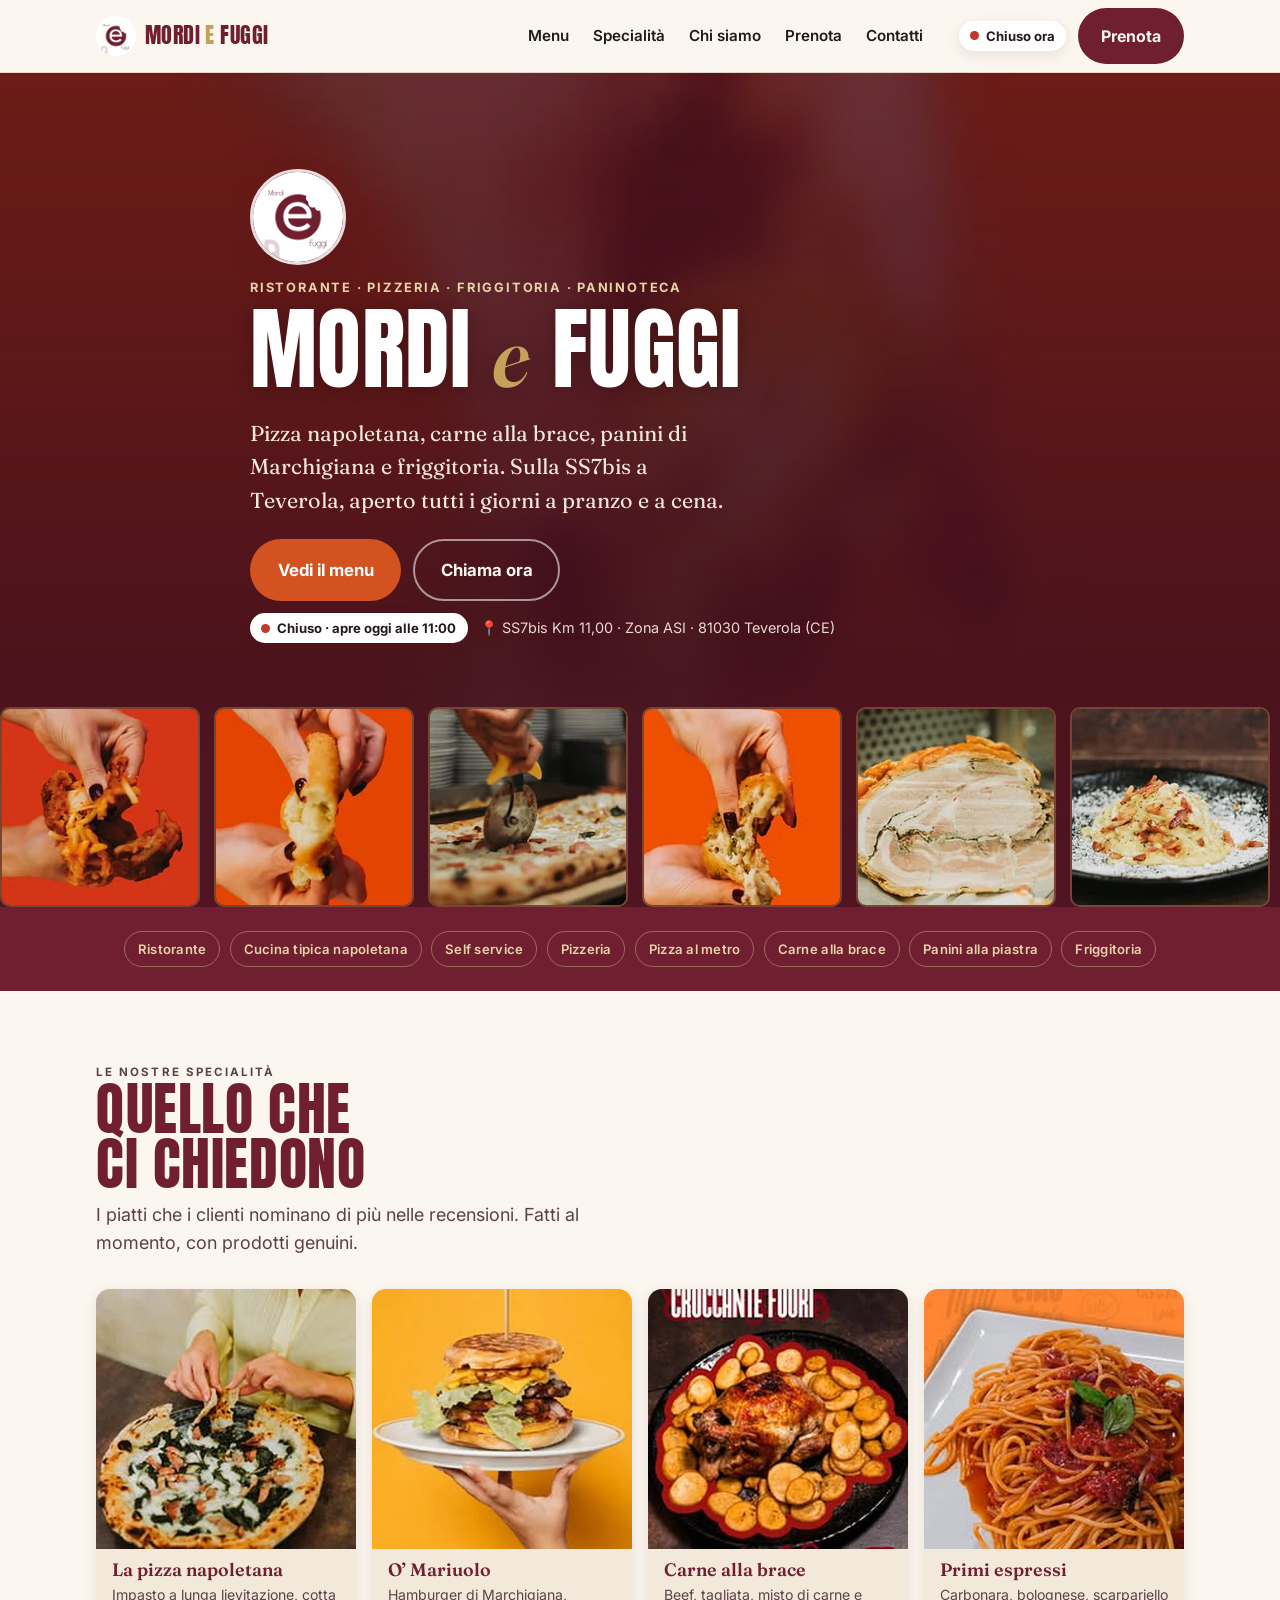
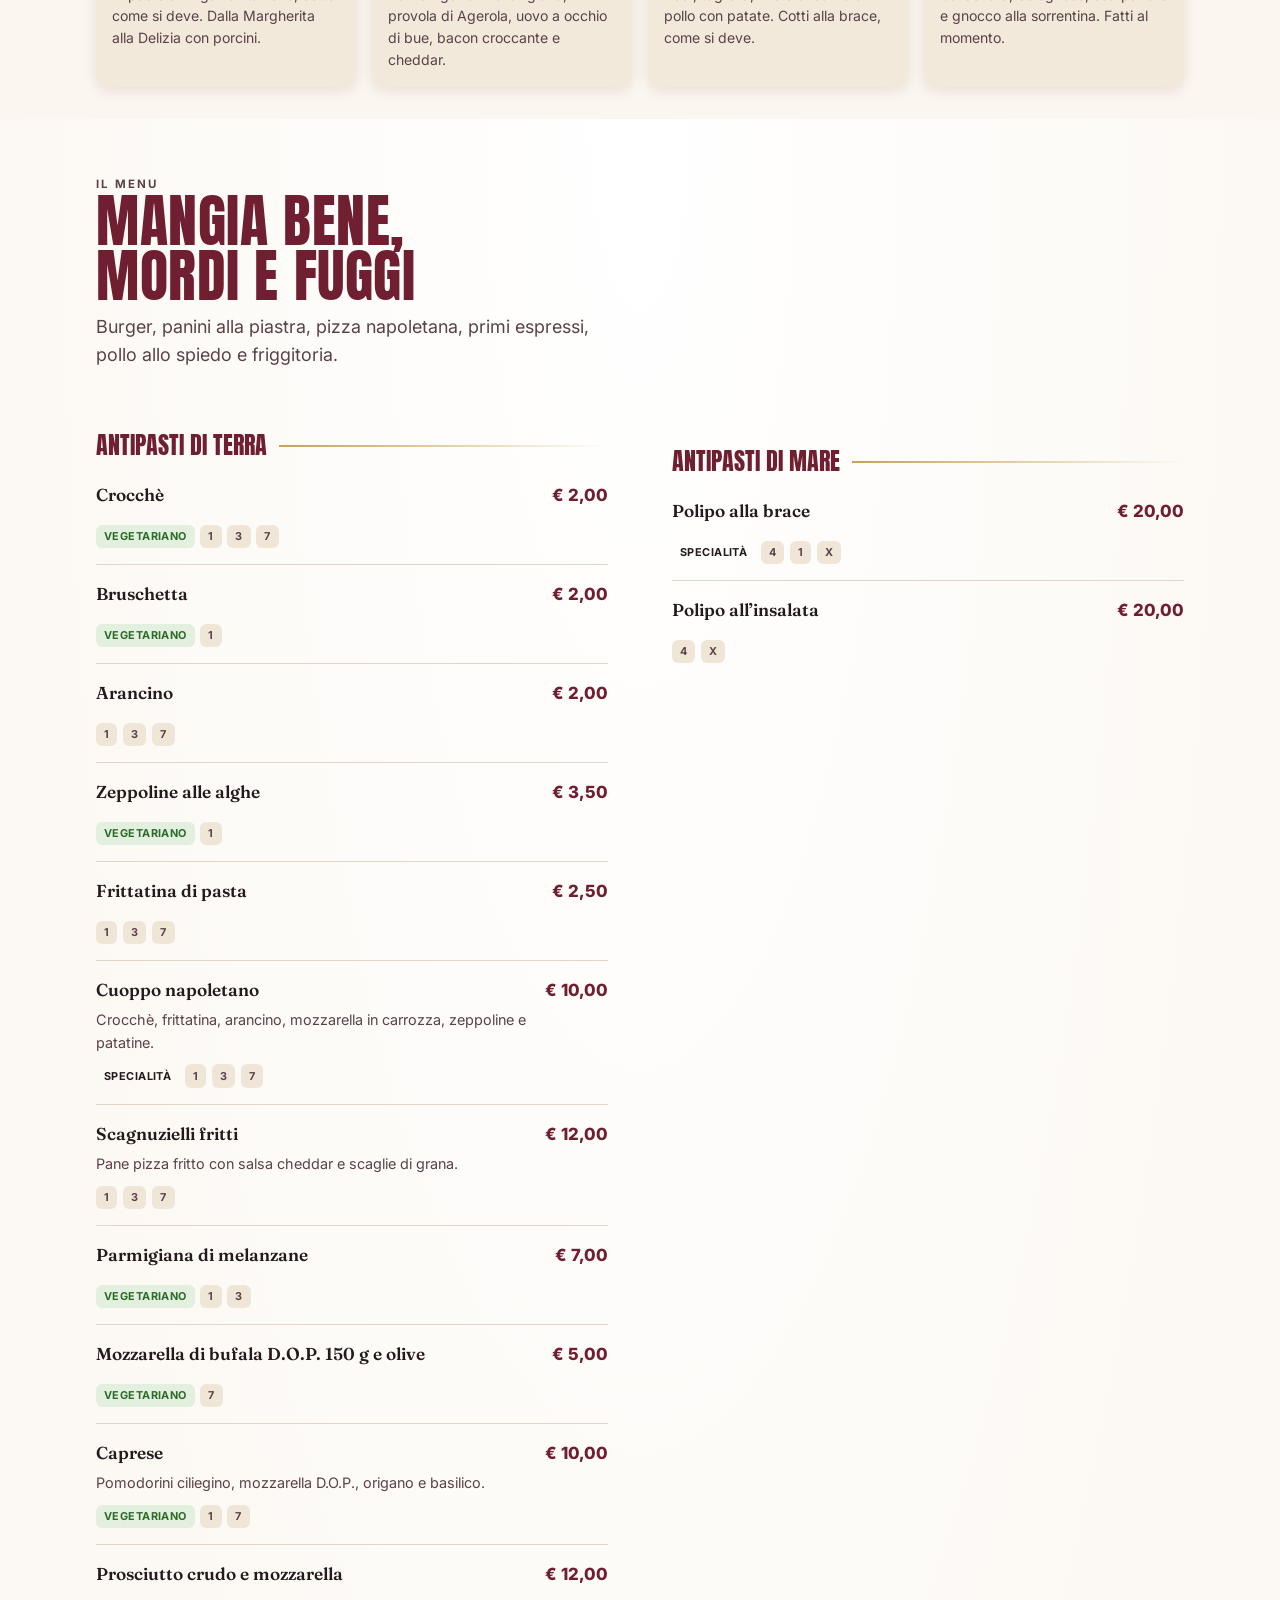
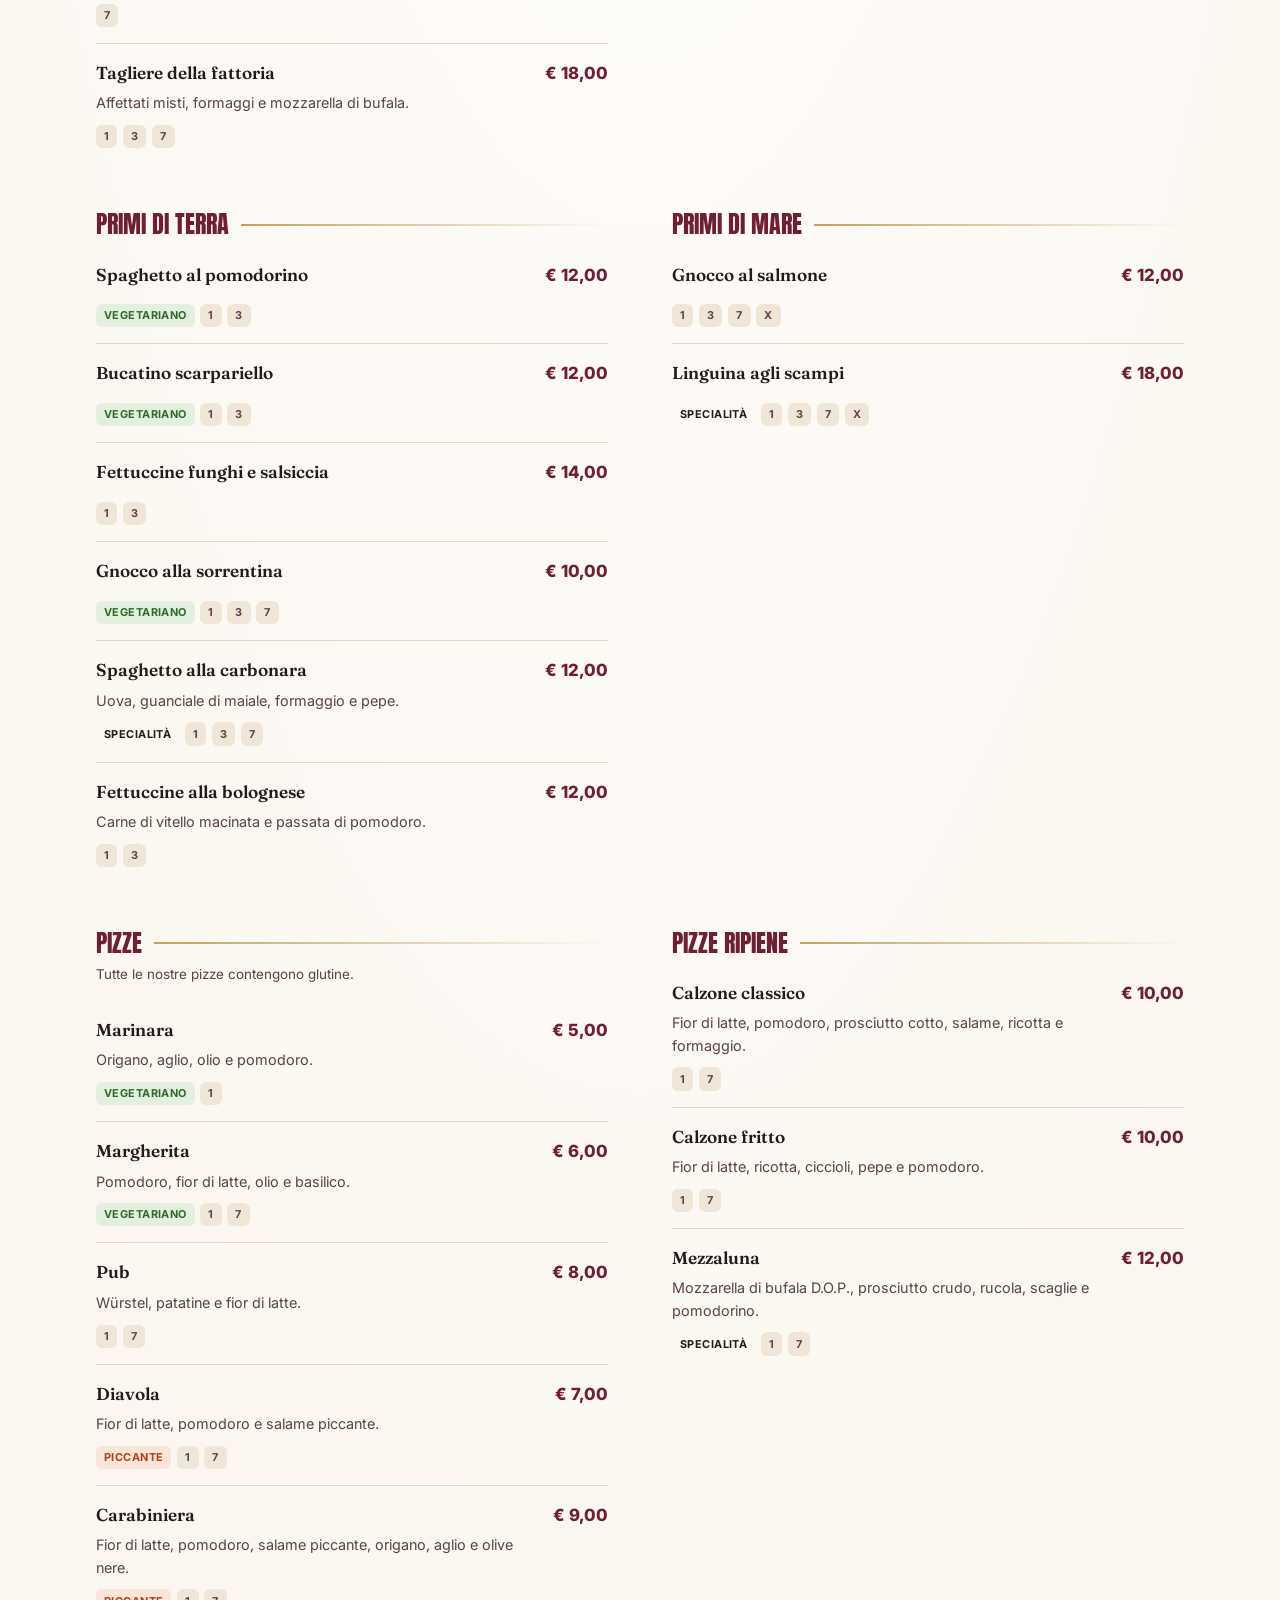
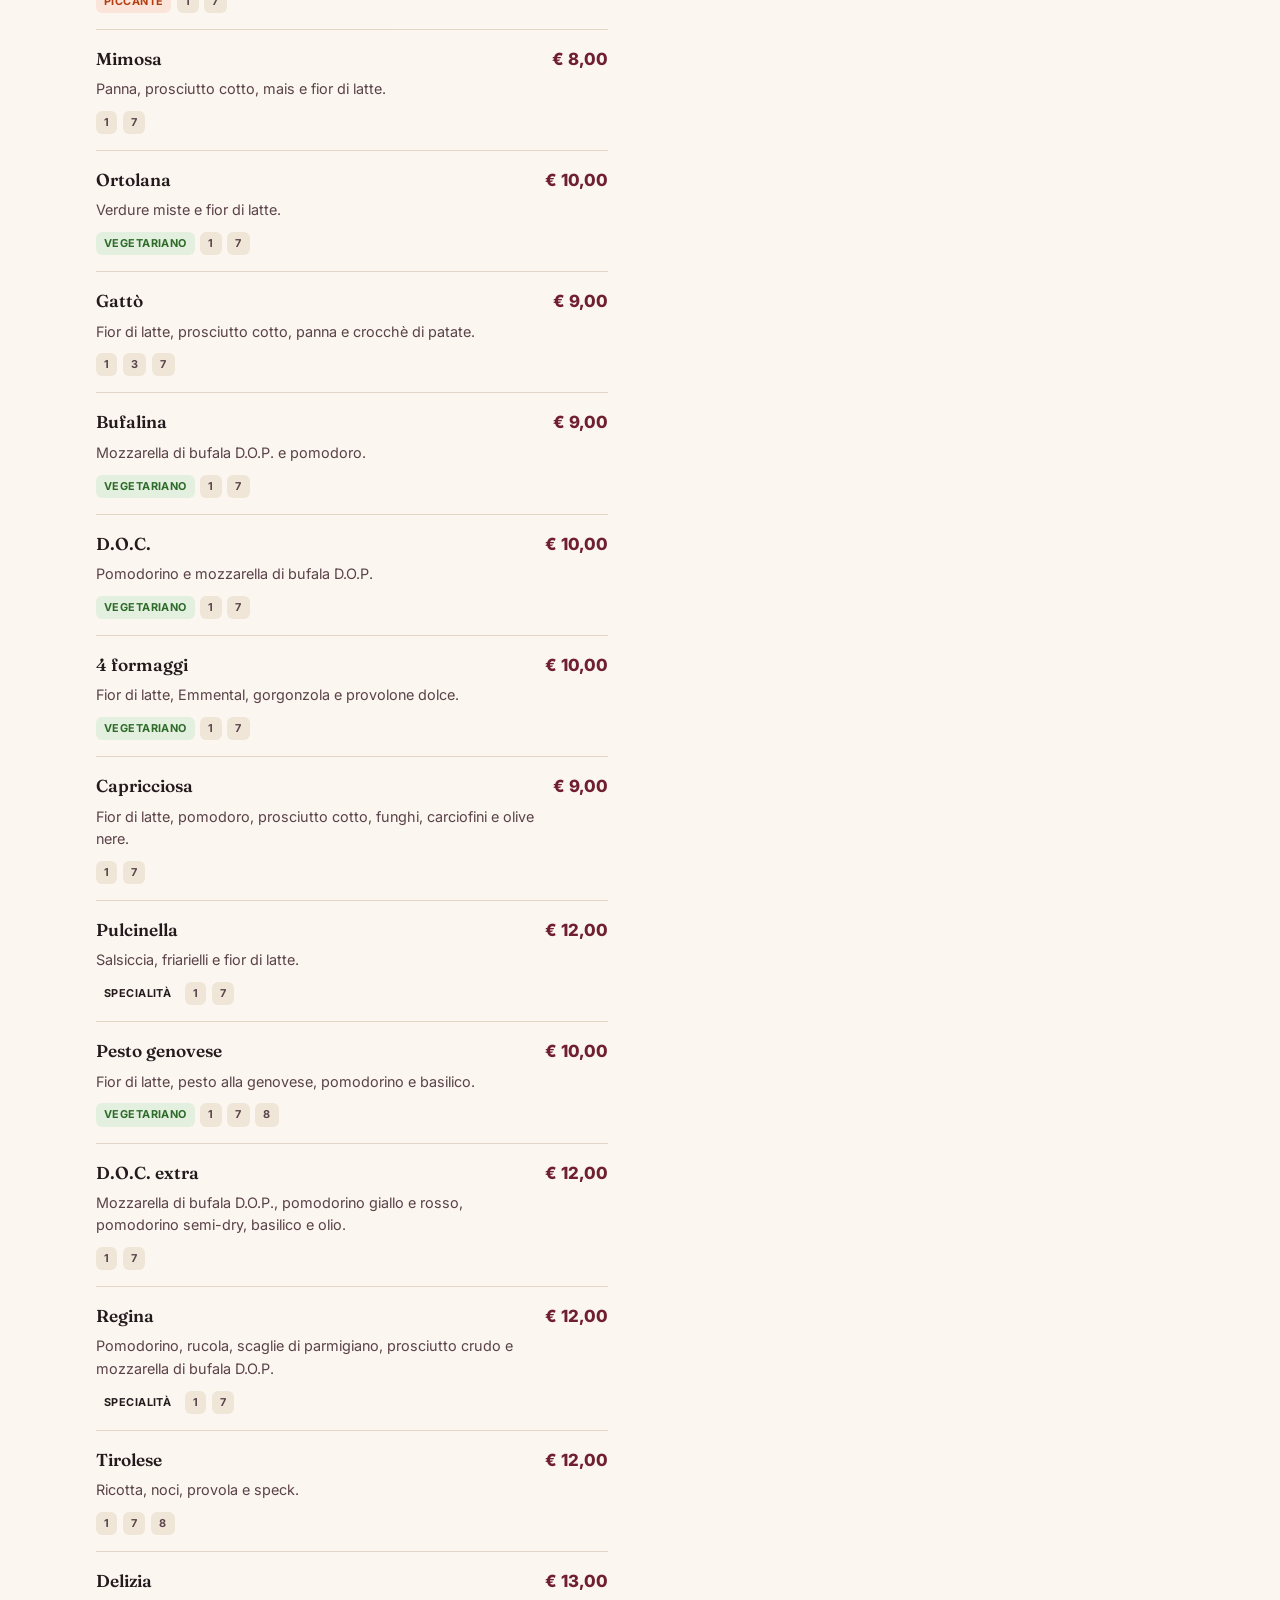
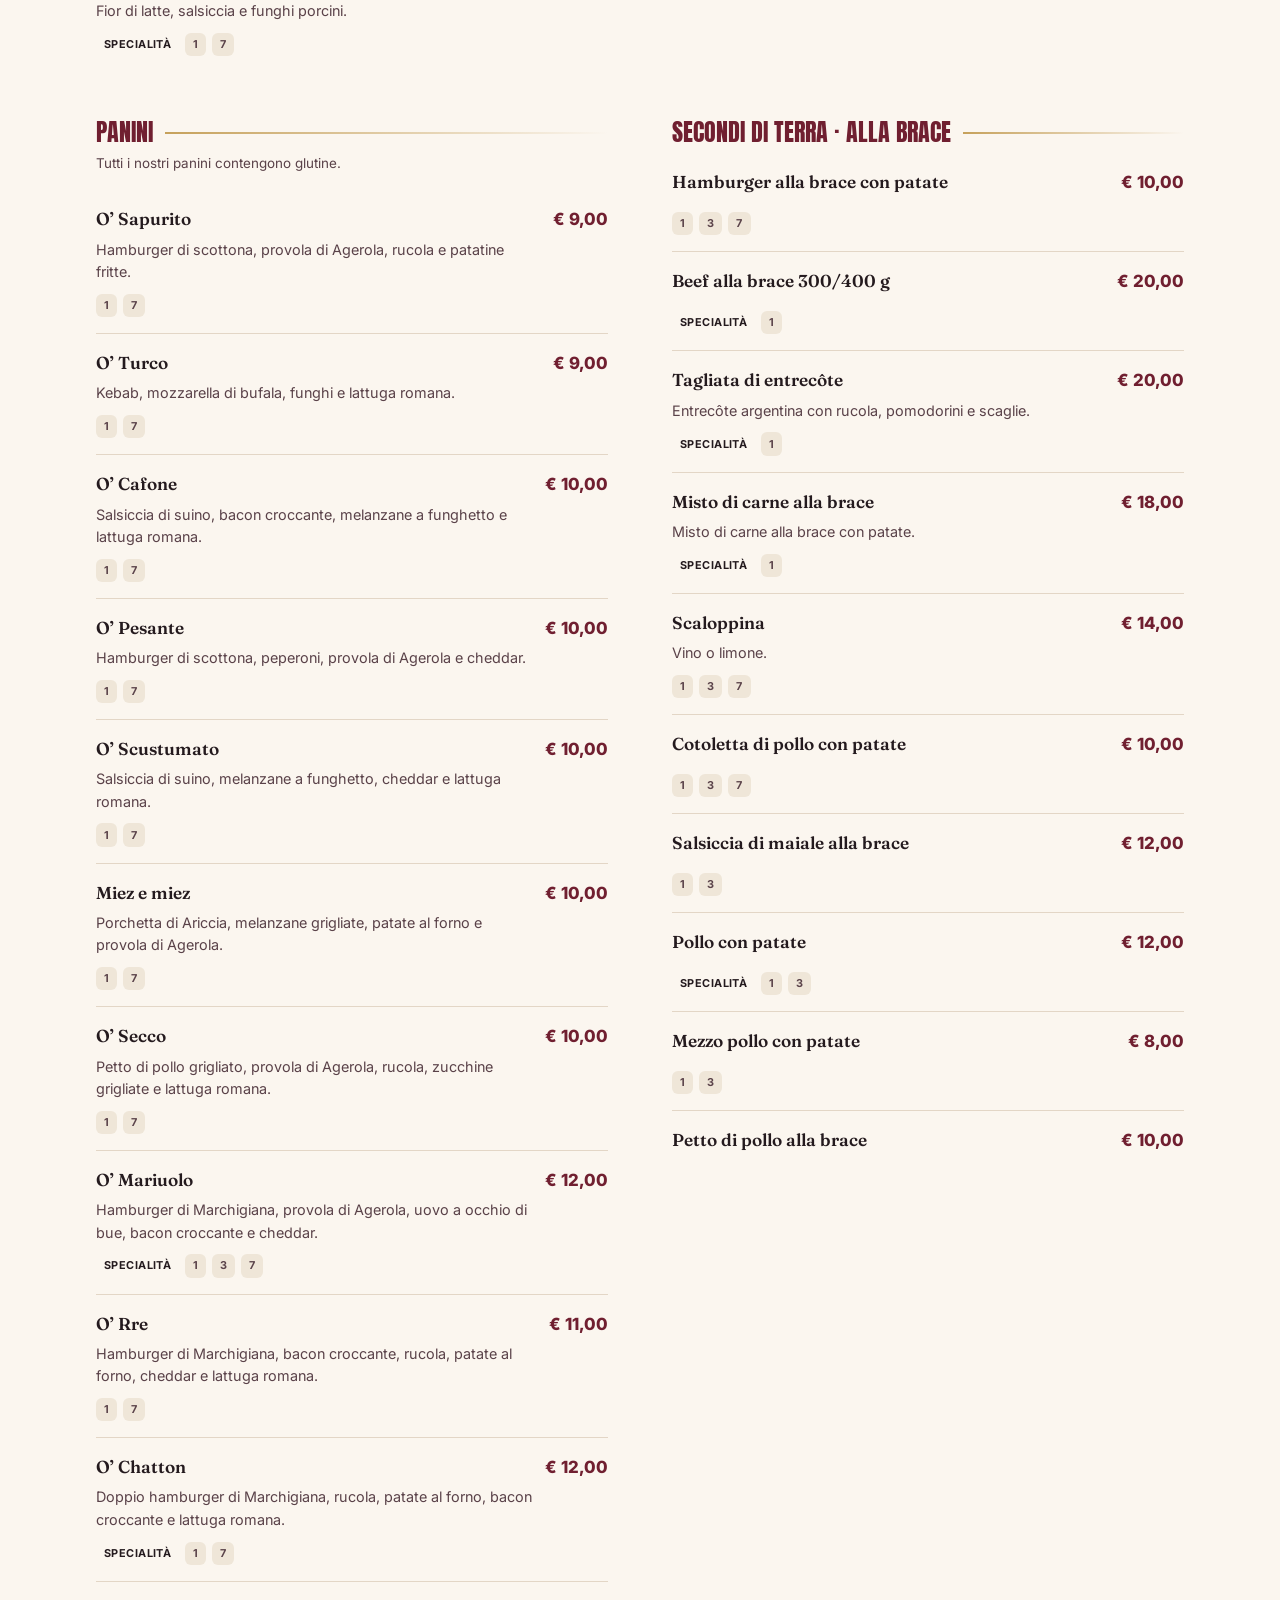
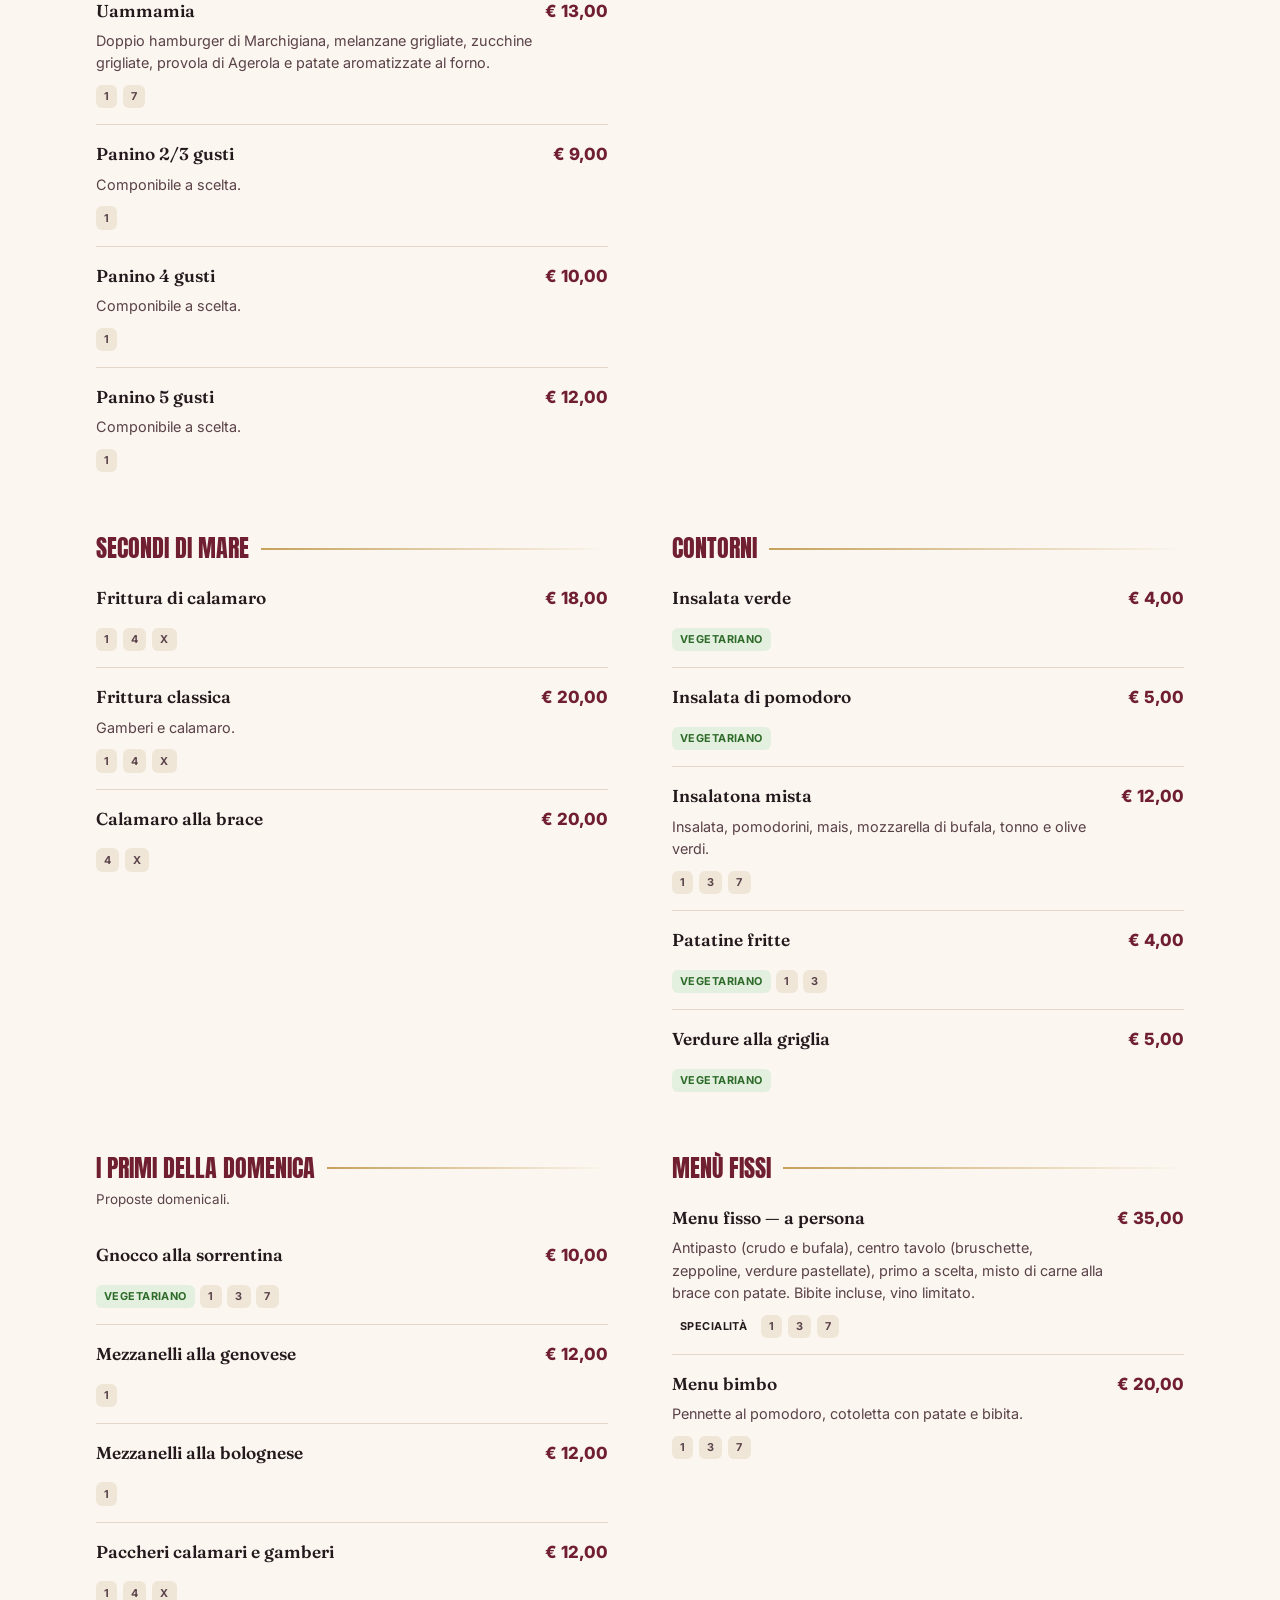
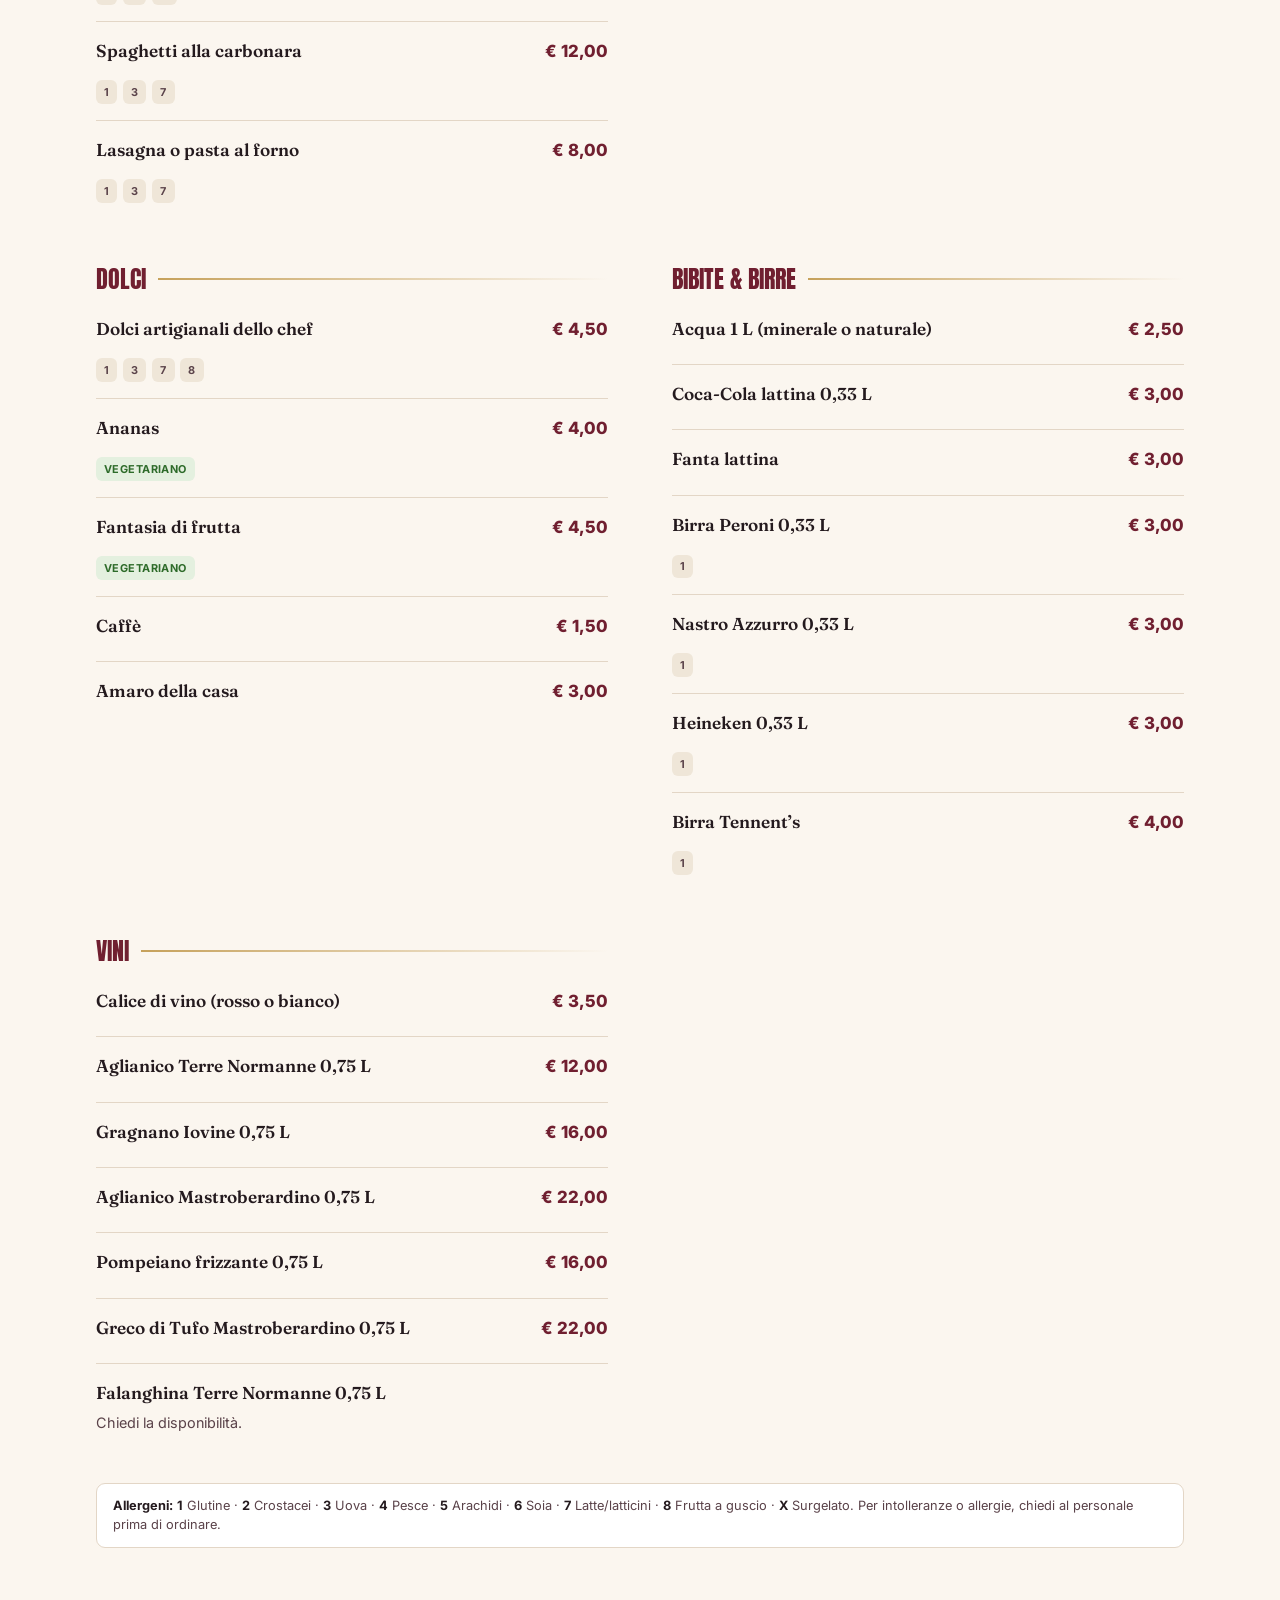
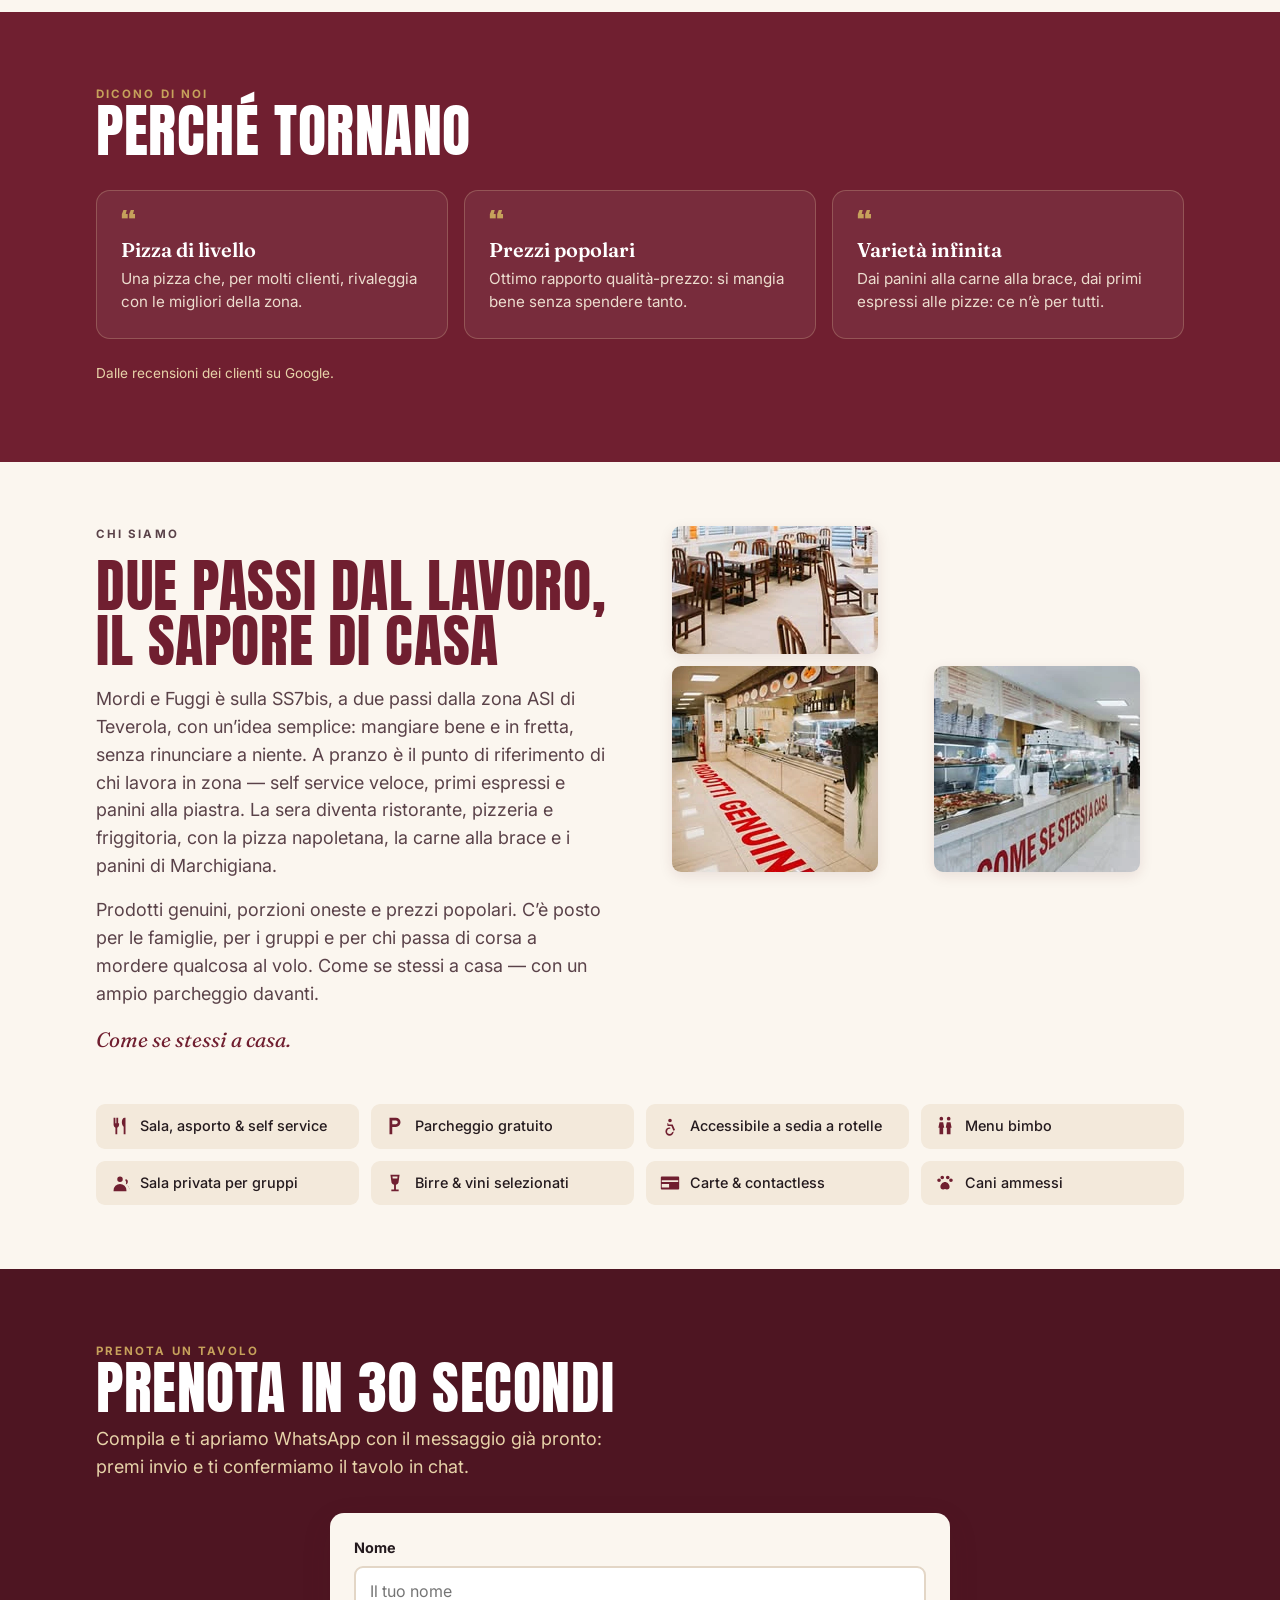
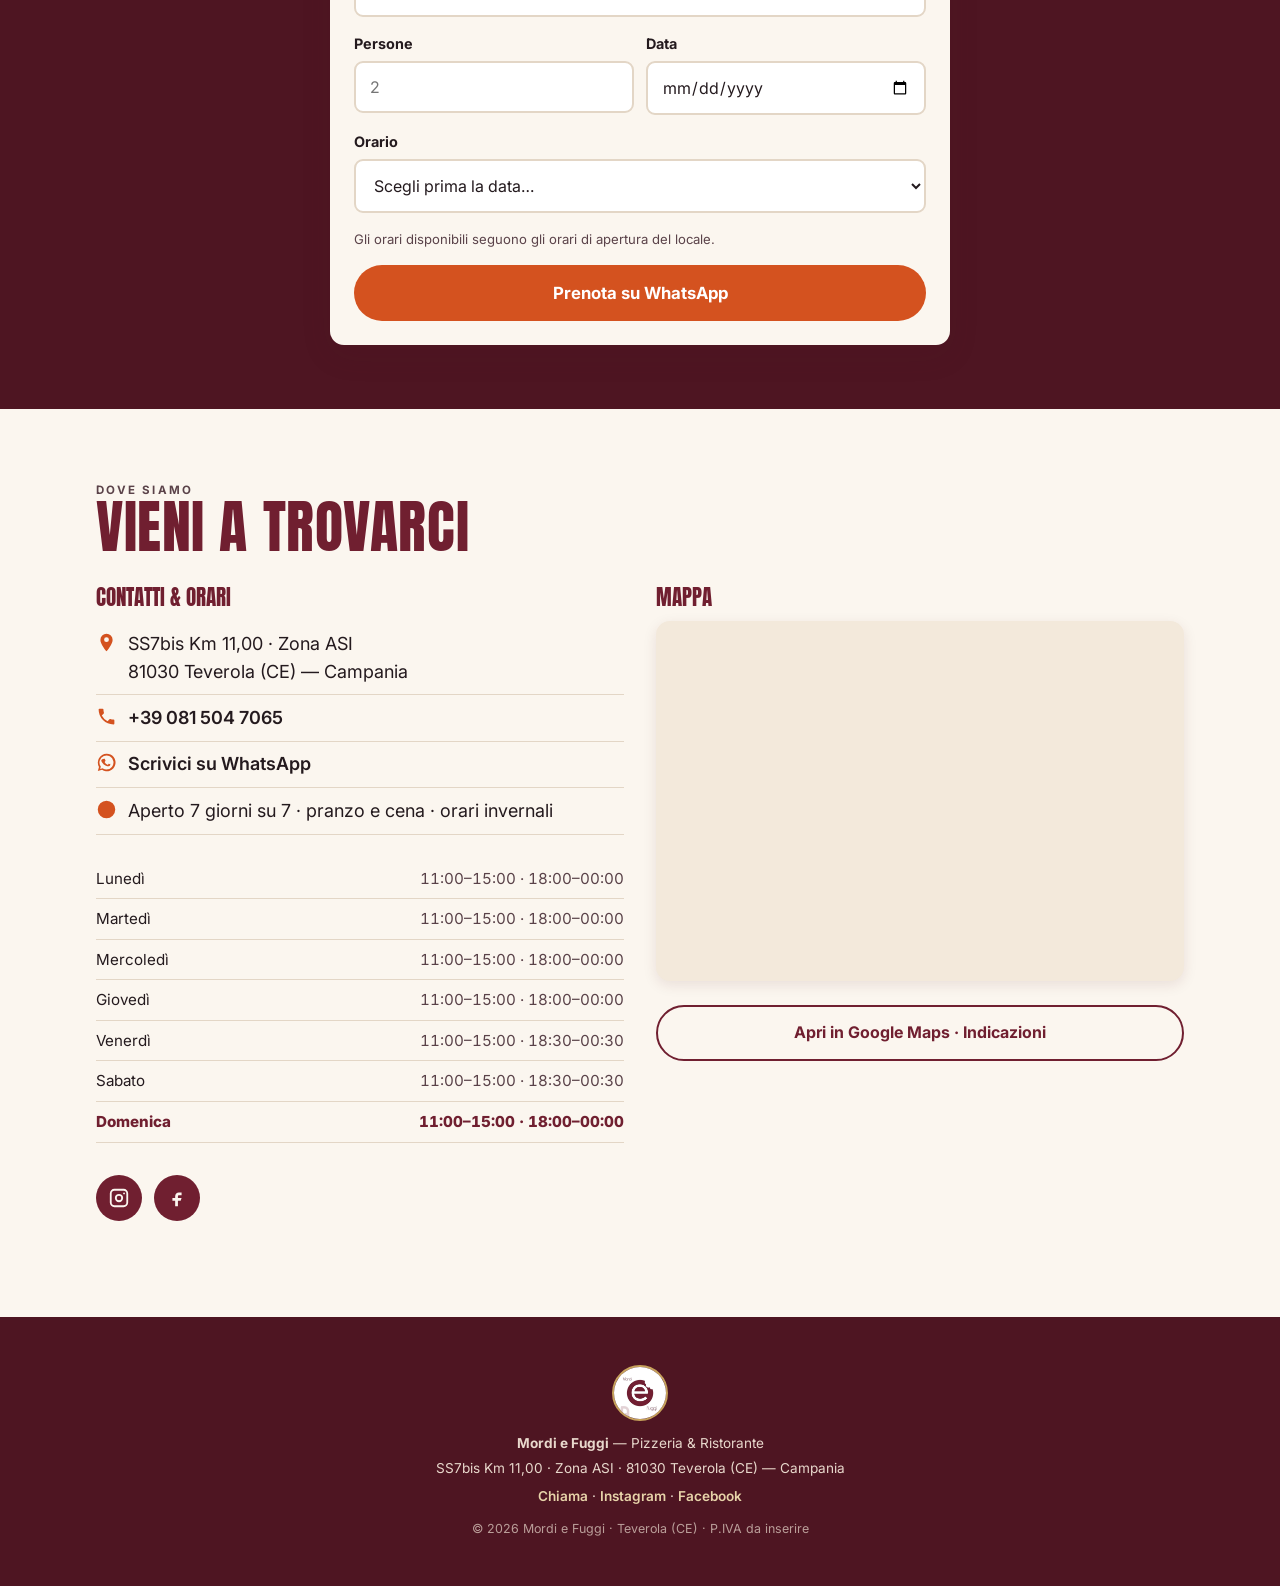
==== commit 18871ba6: "Menu reale dai listini ufficiali: 102 voci, prezzi e allergeni verificati Co-Authored-By: Claude Opu" ====
--- a/index.html
+++ b/index.html
@@ -4,14 +4,14 @@
 <meta charset="UTF-8">
 <meta name="viewport" content="width=device-width, initial-scale=1">
 <title>Mordi e Fuggi — Pizzeria, Hamburgheria & Ristorante a Teverola (CE)</title>
-<meta name="description" content="Mordi e Fuggi a Teverola (CE): pizzeria napoletana, hamburger di marchigiana, pollo allo spiedo e primi espressi. Sala, asporto e prenotazioni. Aperto 7 giorni su 7, pranzo e cena.">
+<meta name="description" content="Mordi e Fuggi a Teverola (CE): pizzeria napoletana, carne alla brace, panini di Marchigiana, primi espressi e friggitoria. Sala, asporto e prenotazioni. Aperto 7 giorni su 7, pranzo e cena.">
 <meta name="theme-color" content="#701F30">
 <link rel="canonical" href="https://scintillaanselmo0-cell.github.io/mordi-e-fuggi/">
 
 <!-- Open Graph / WhatsApp / Facebook -->
 <meta property="og:type" content="restaurant">
 <meta property="og:title" content="Mordi e Fuggi — Pizzeria & Ristorante · Teverola">
-<meta property="og:description" content="Pizza napoletana, burger di marchigiana e pollo allo spiedo. Aperto tutti i giorni a pranzo e cena, a due passi dall’ASI di Teverola.">
+<meta property="og:description" content="Pizza napoletana, carne alla brace, panini di Marchigiana e friggitoria. Aperto tutti i giorni a pranzo e cena, sulla SS7bis a Teverola.">
 <meta property="og:locale" content="it_IT">
 <meta property="og:url" content="https://scintillaanselmo0-cell.github.io/mordi-e-fuggi/">
 <meta property="og:image" content="assets/img/og.jpg">
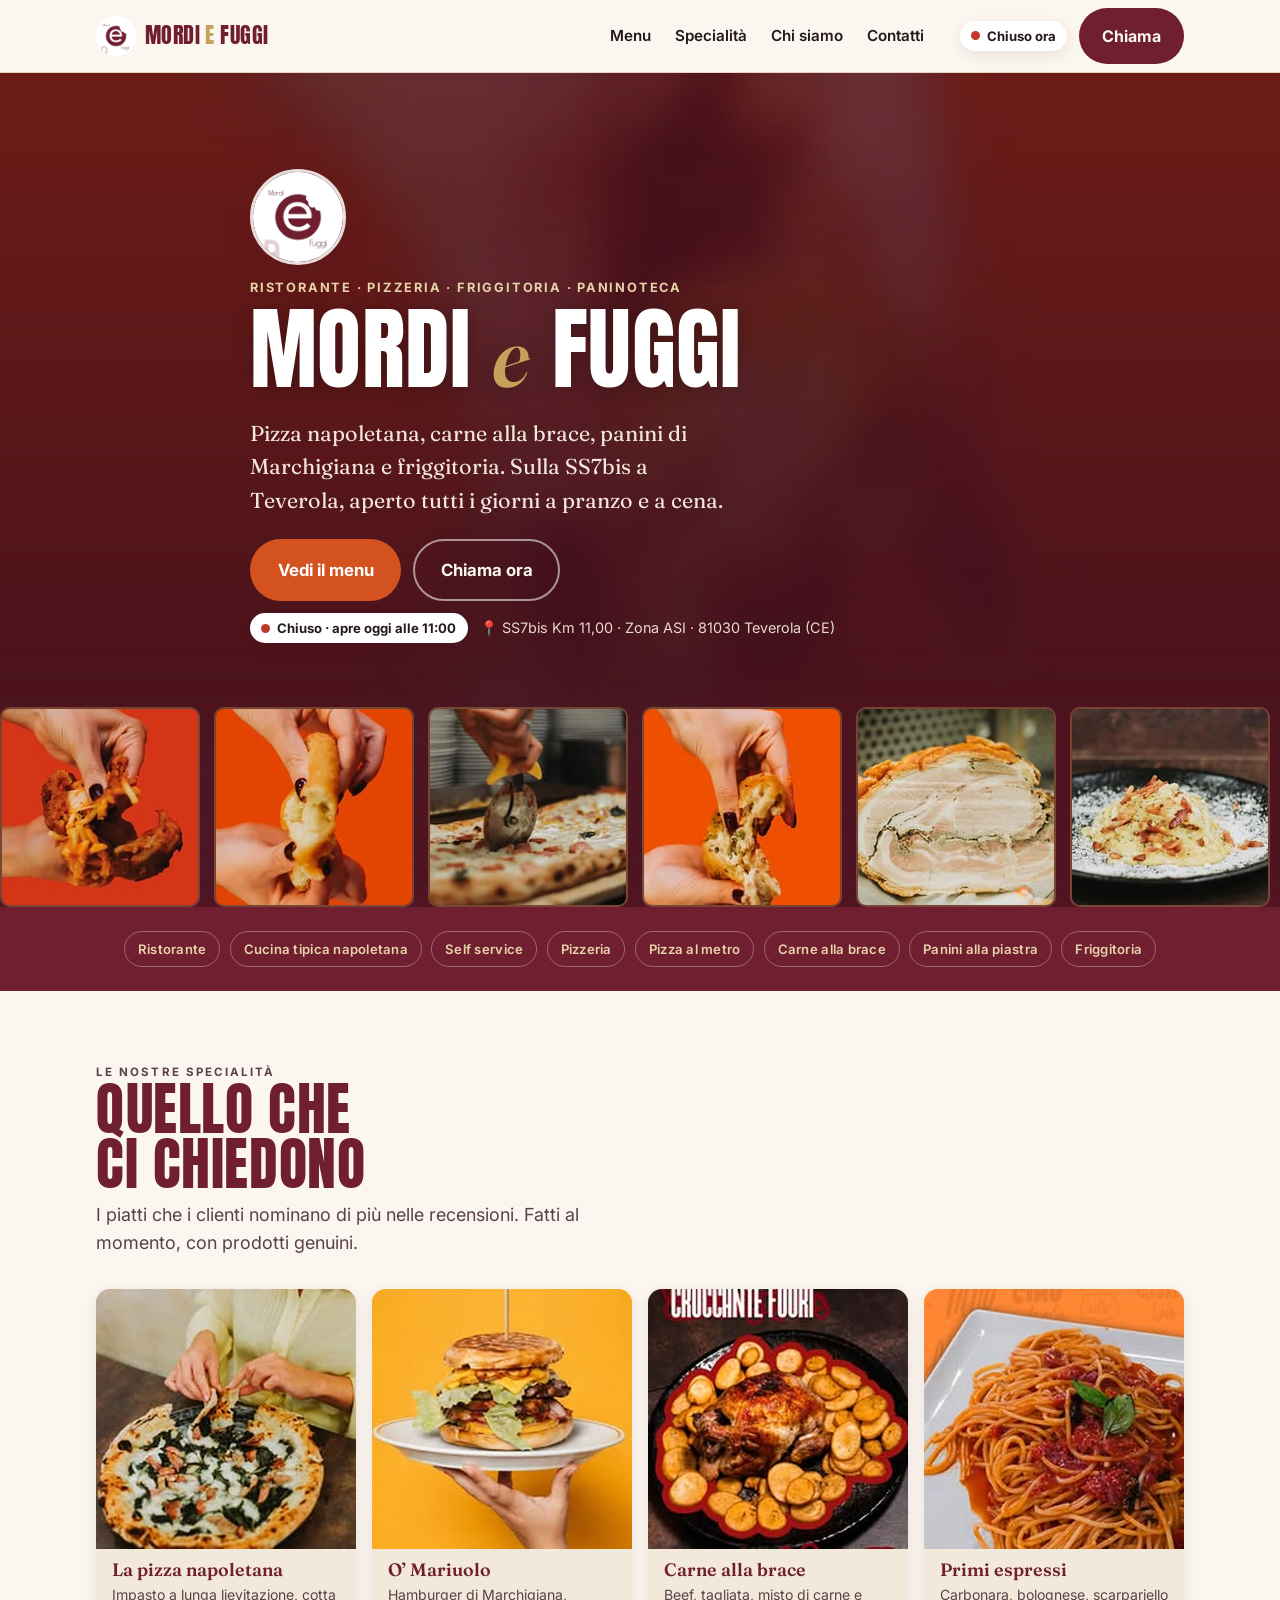
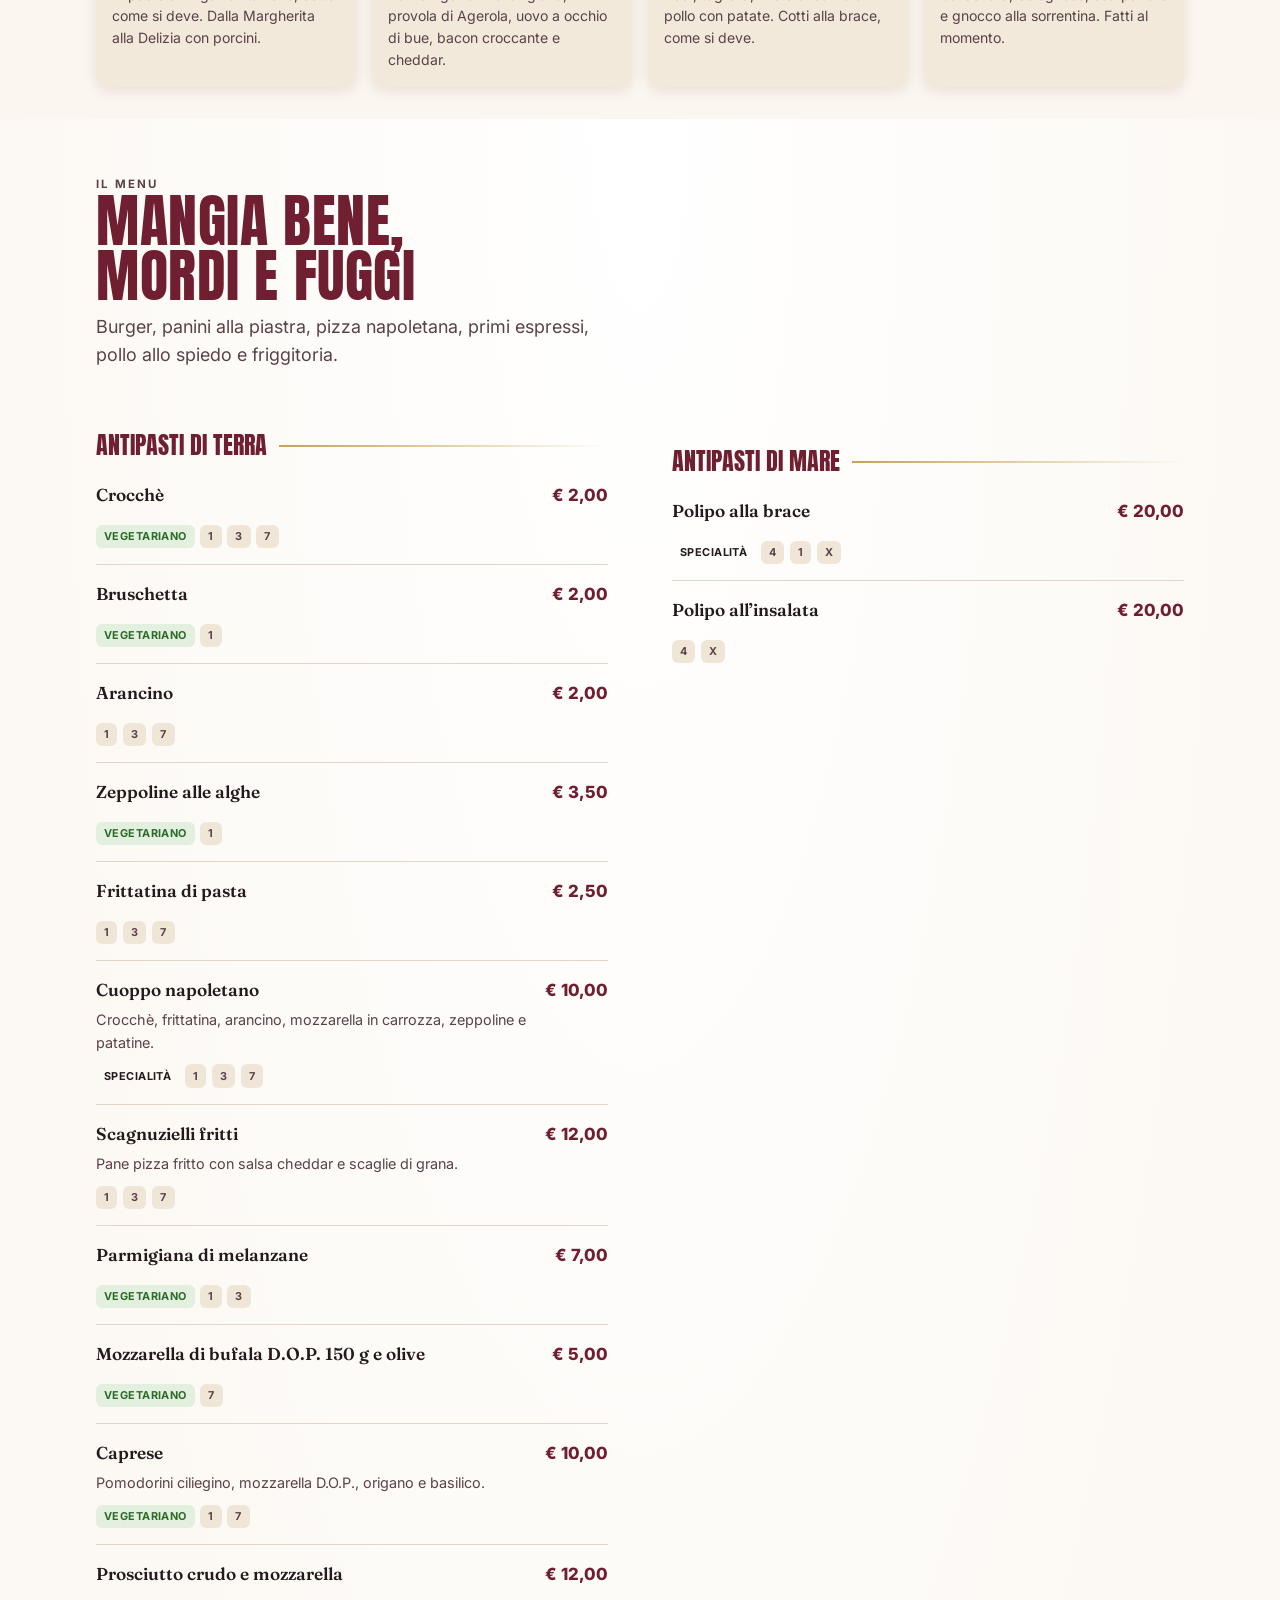
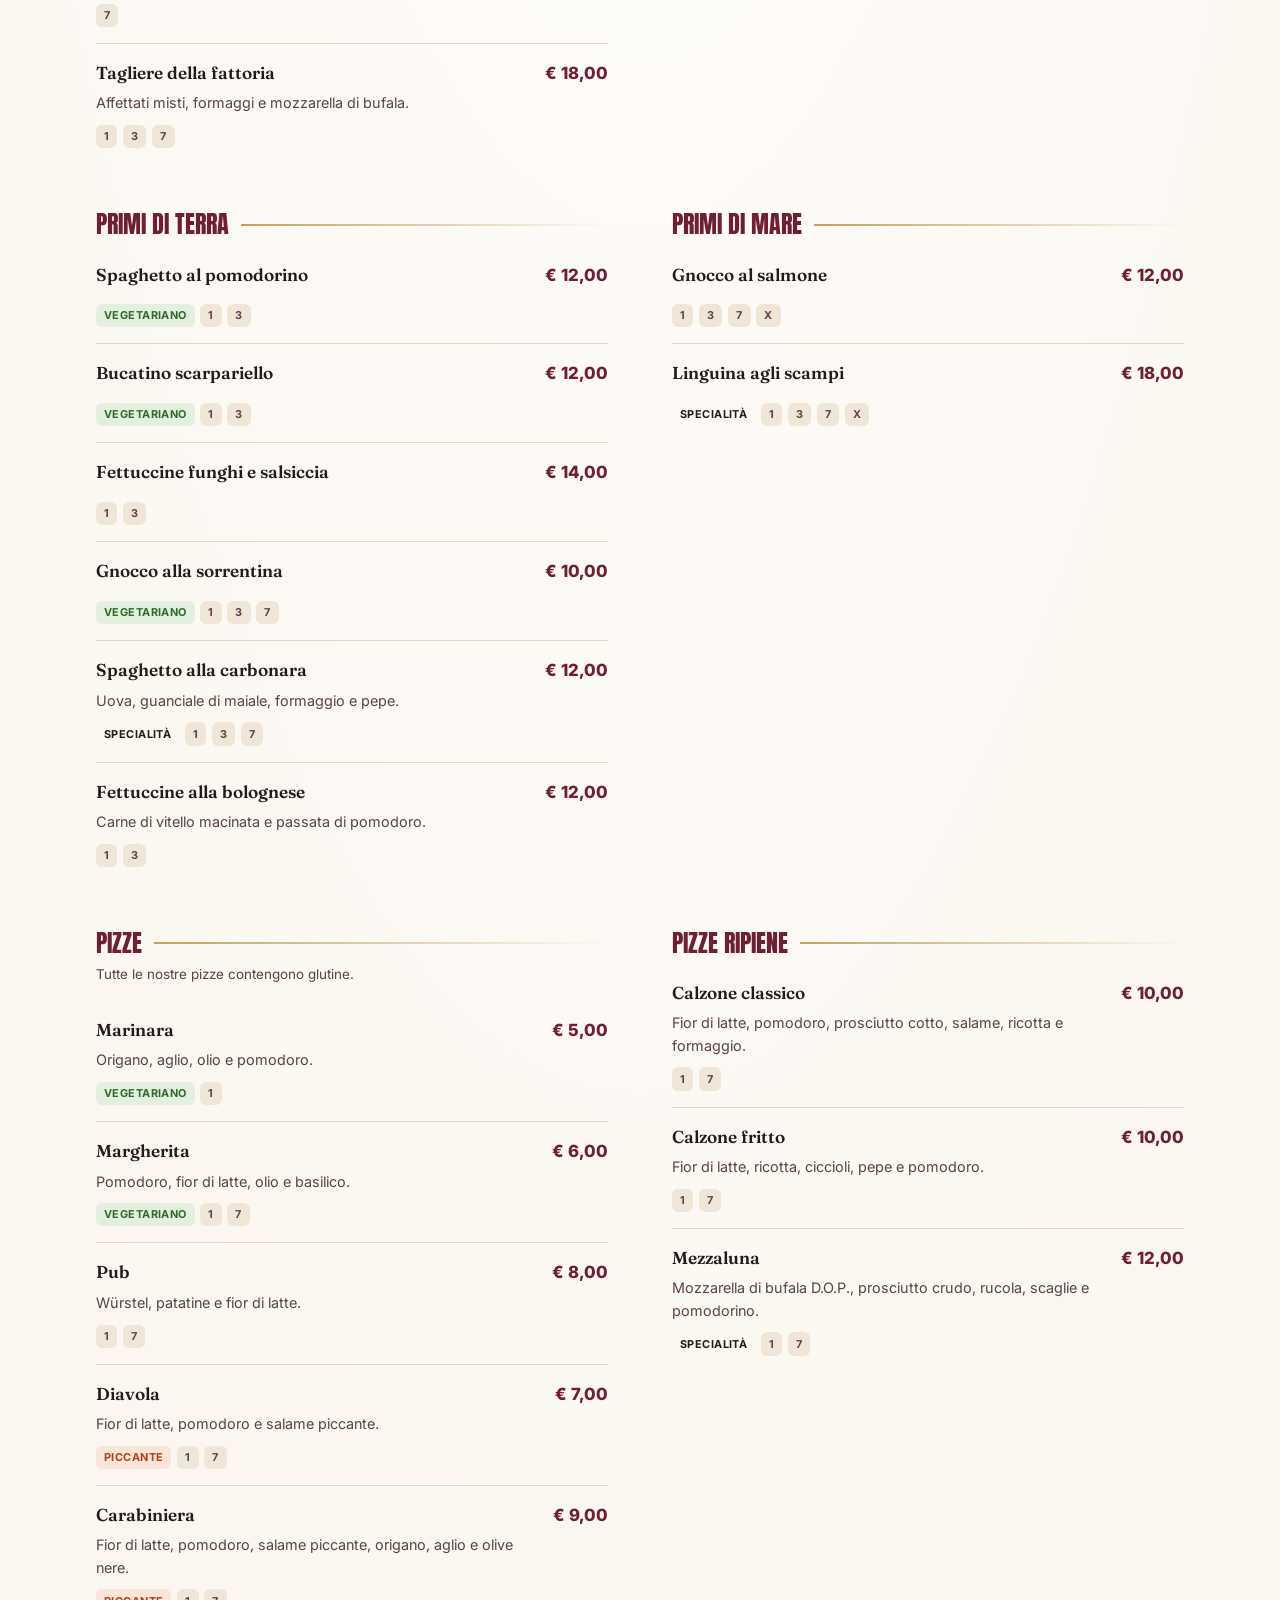
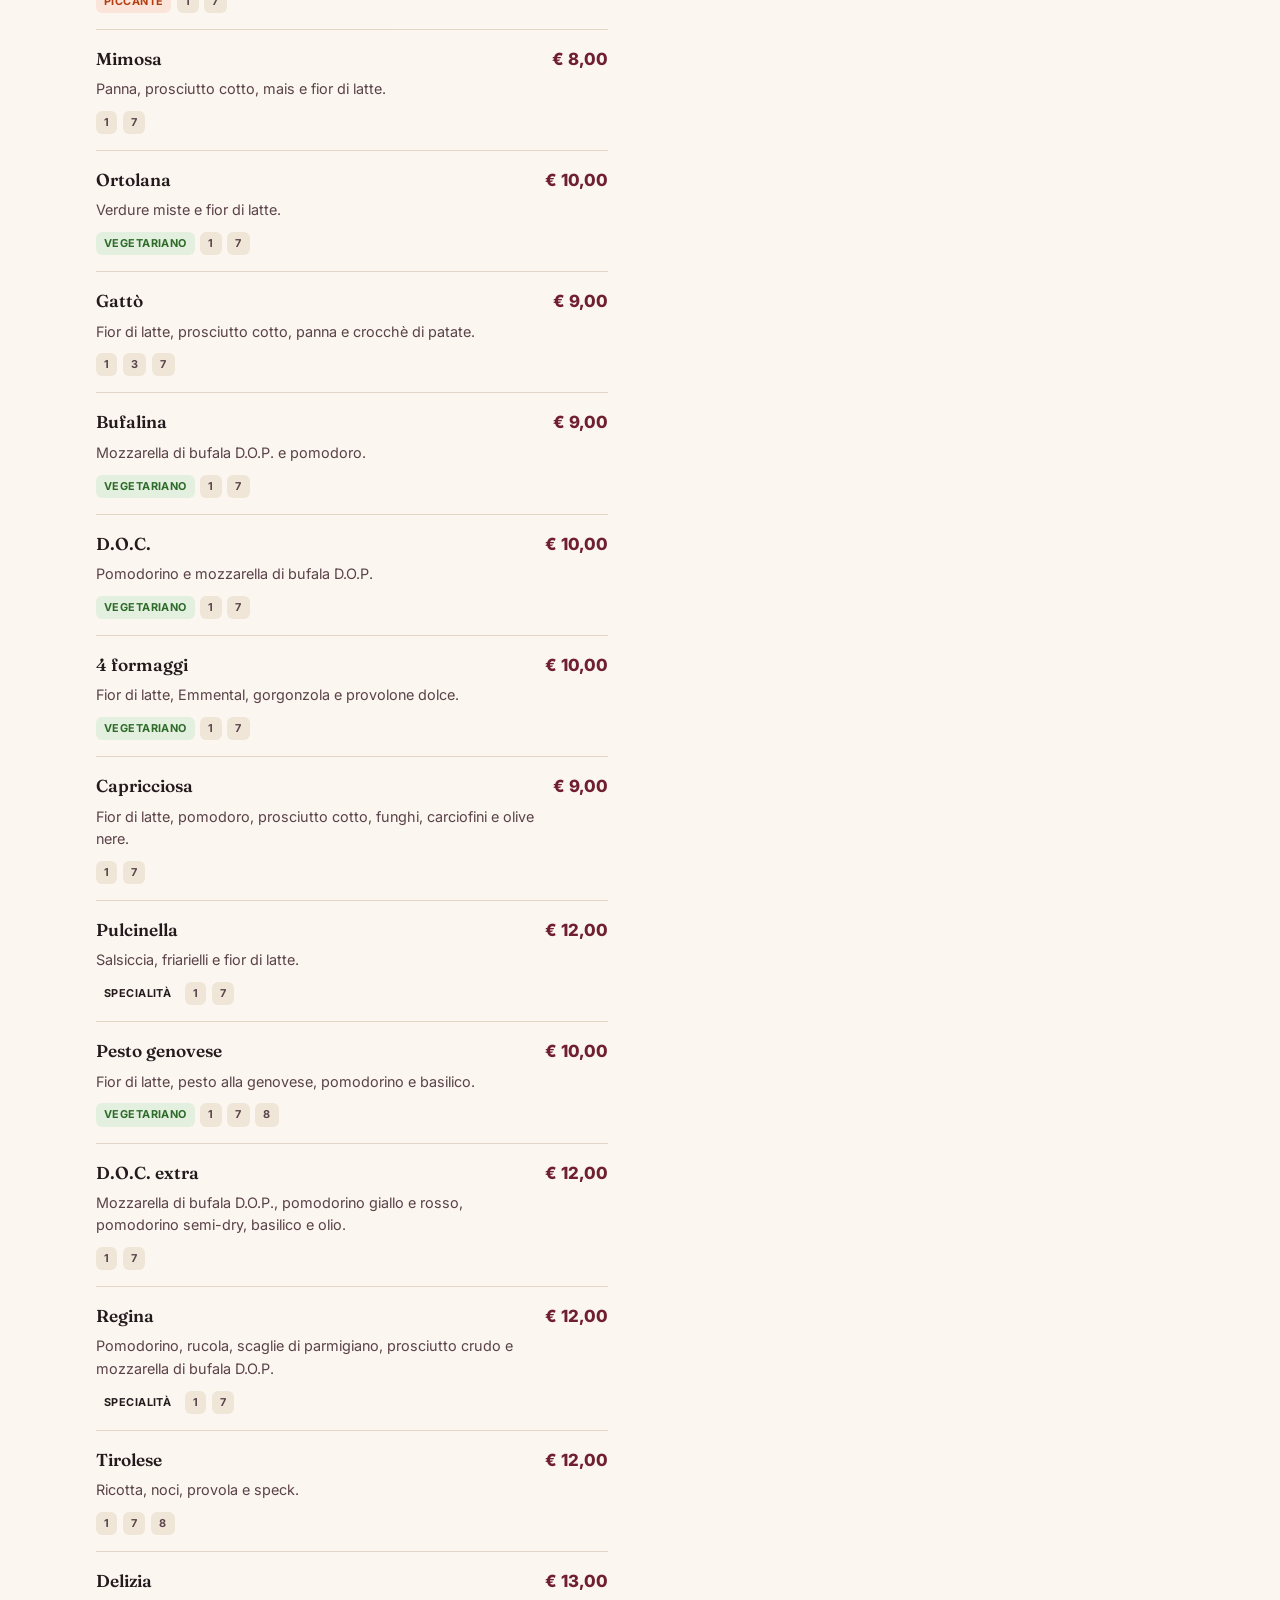
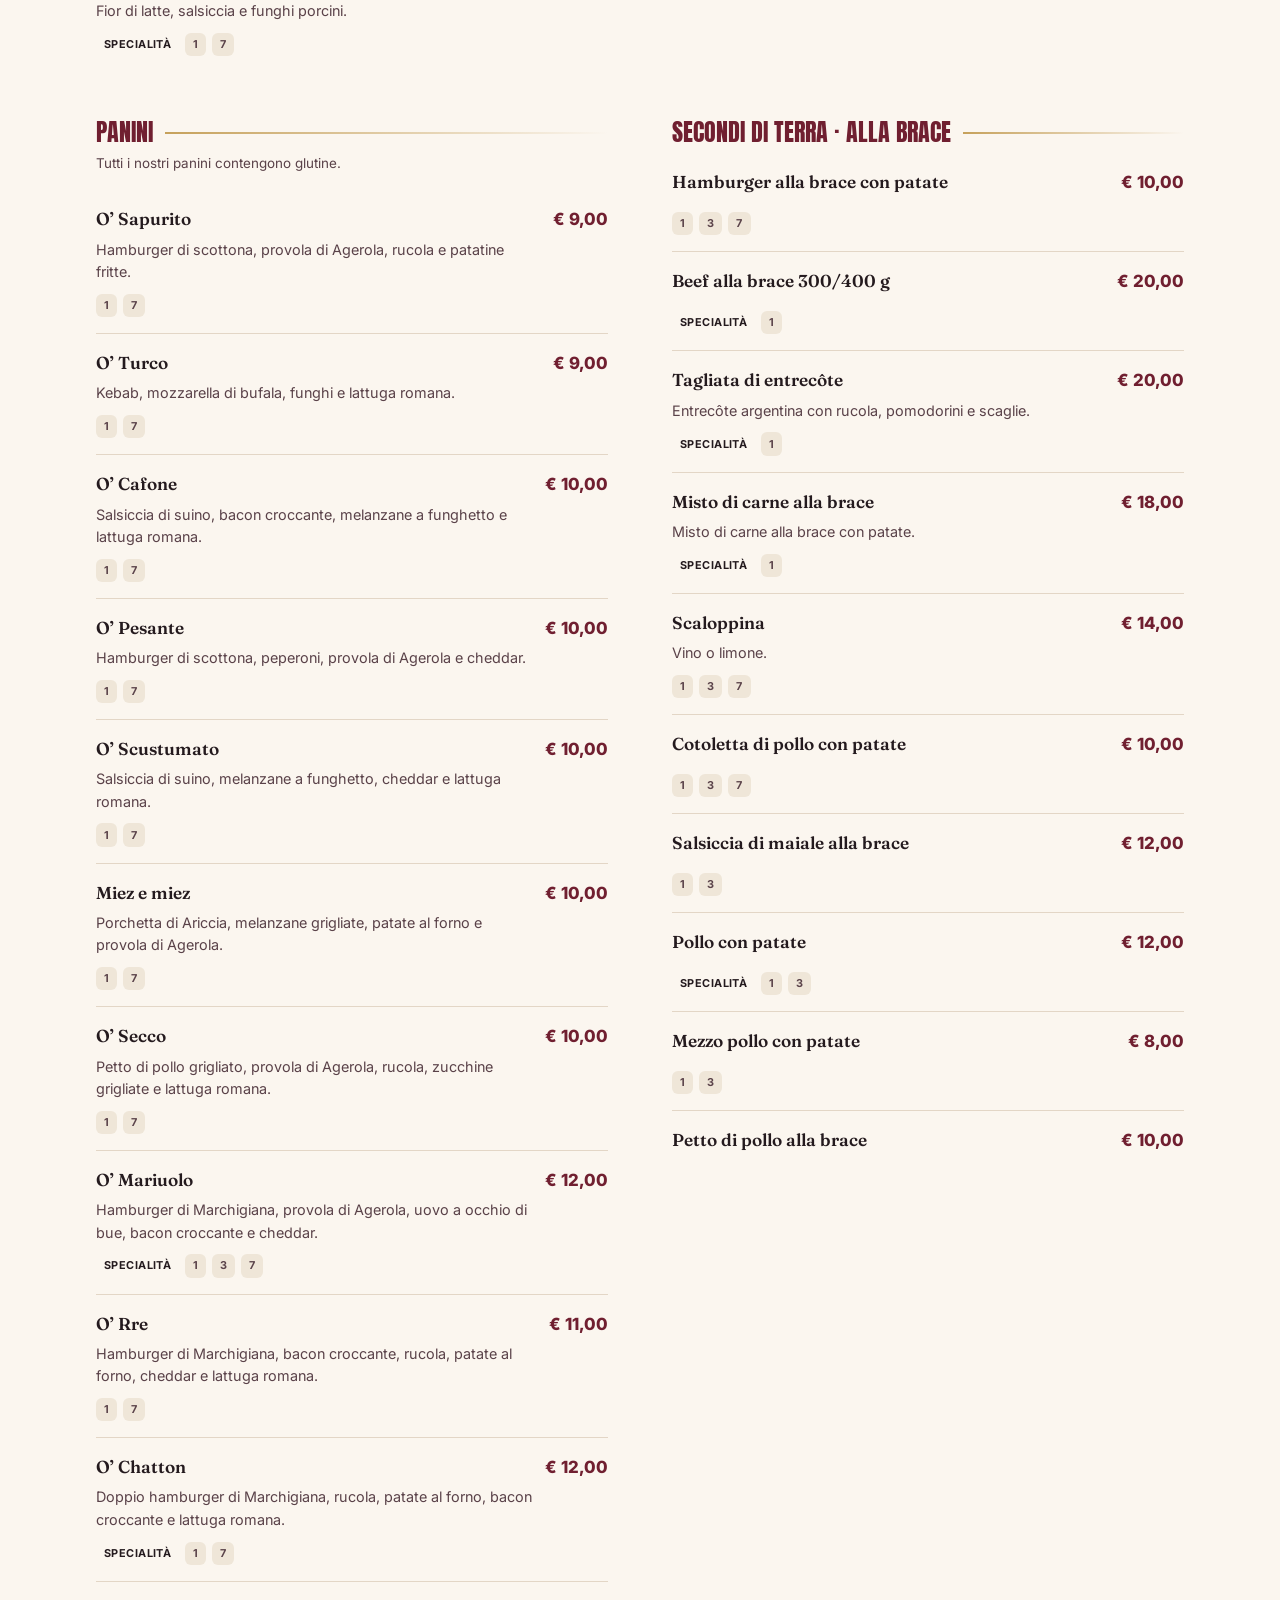
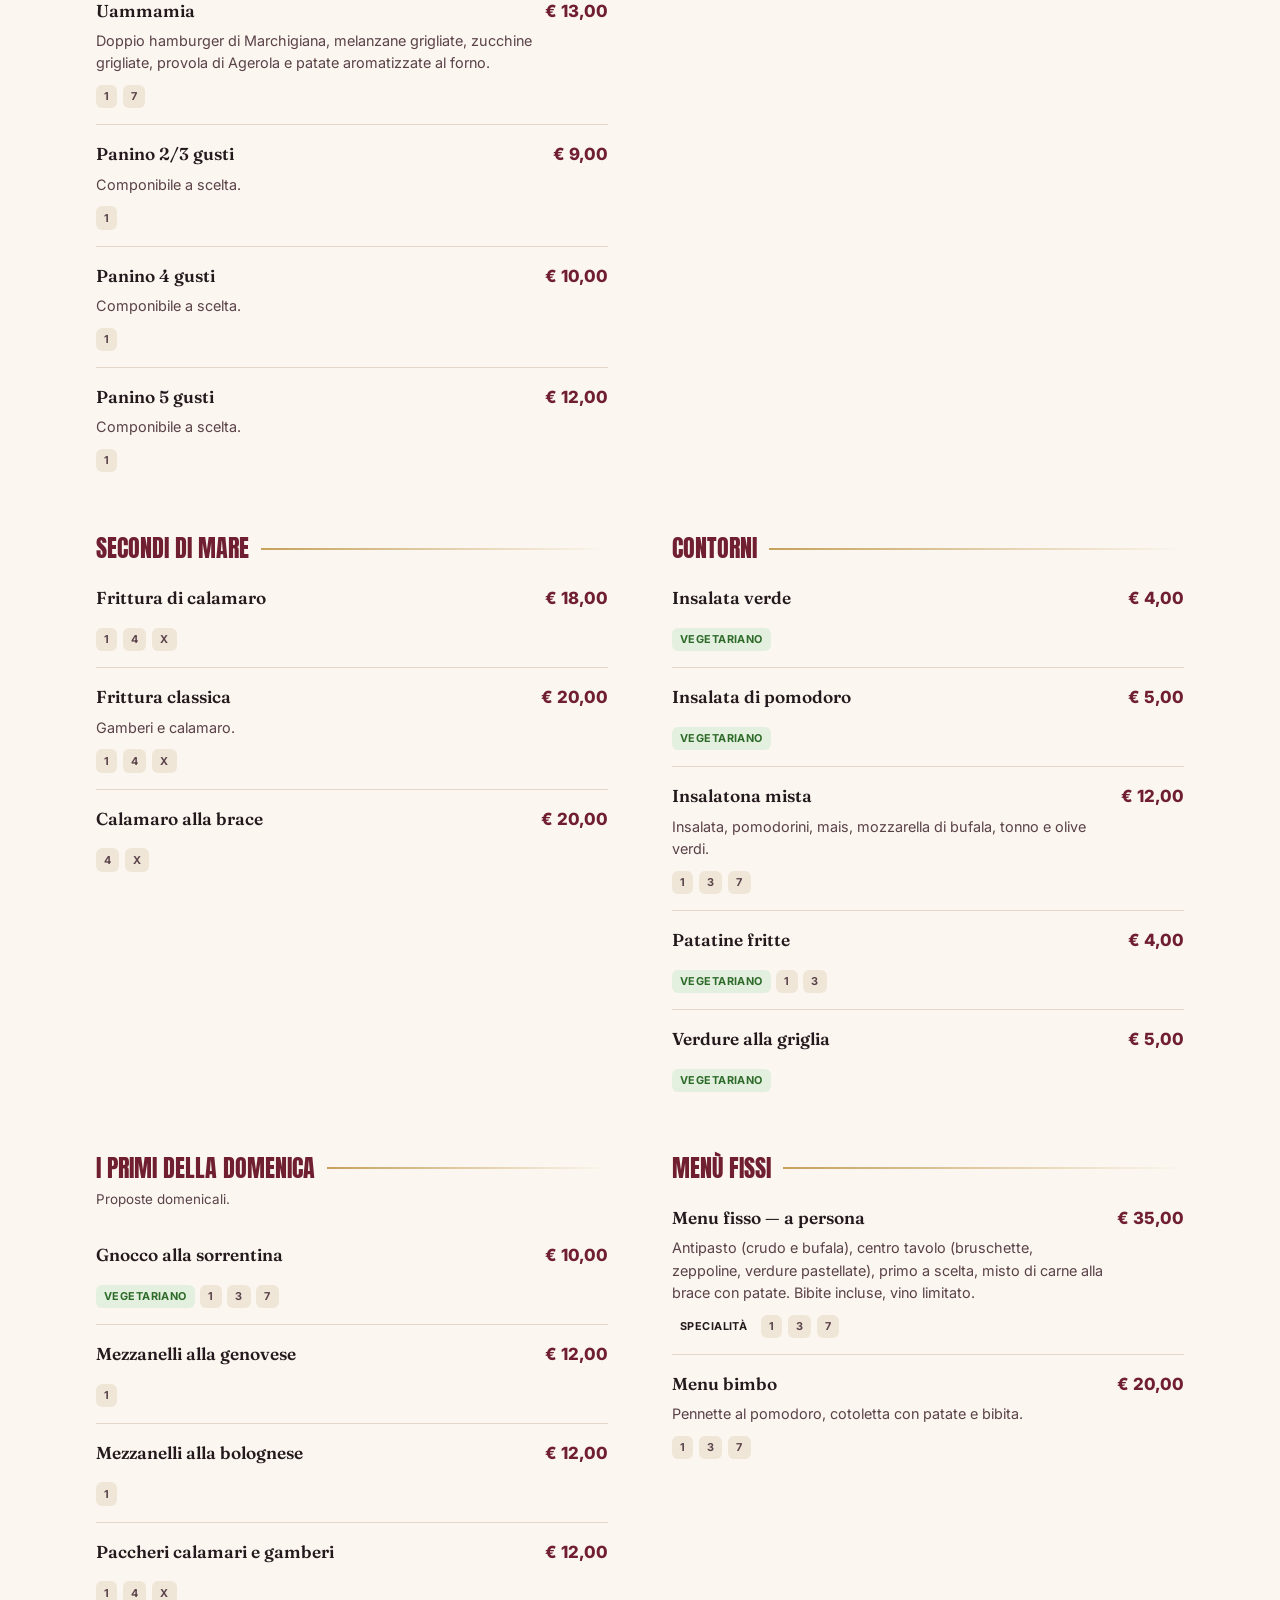
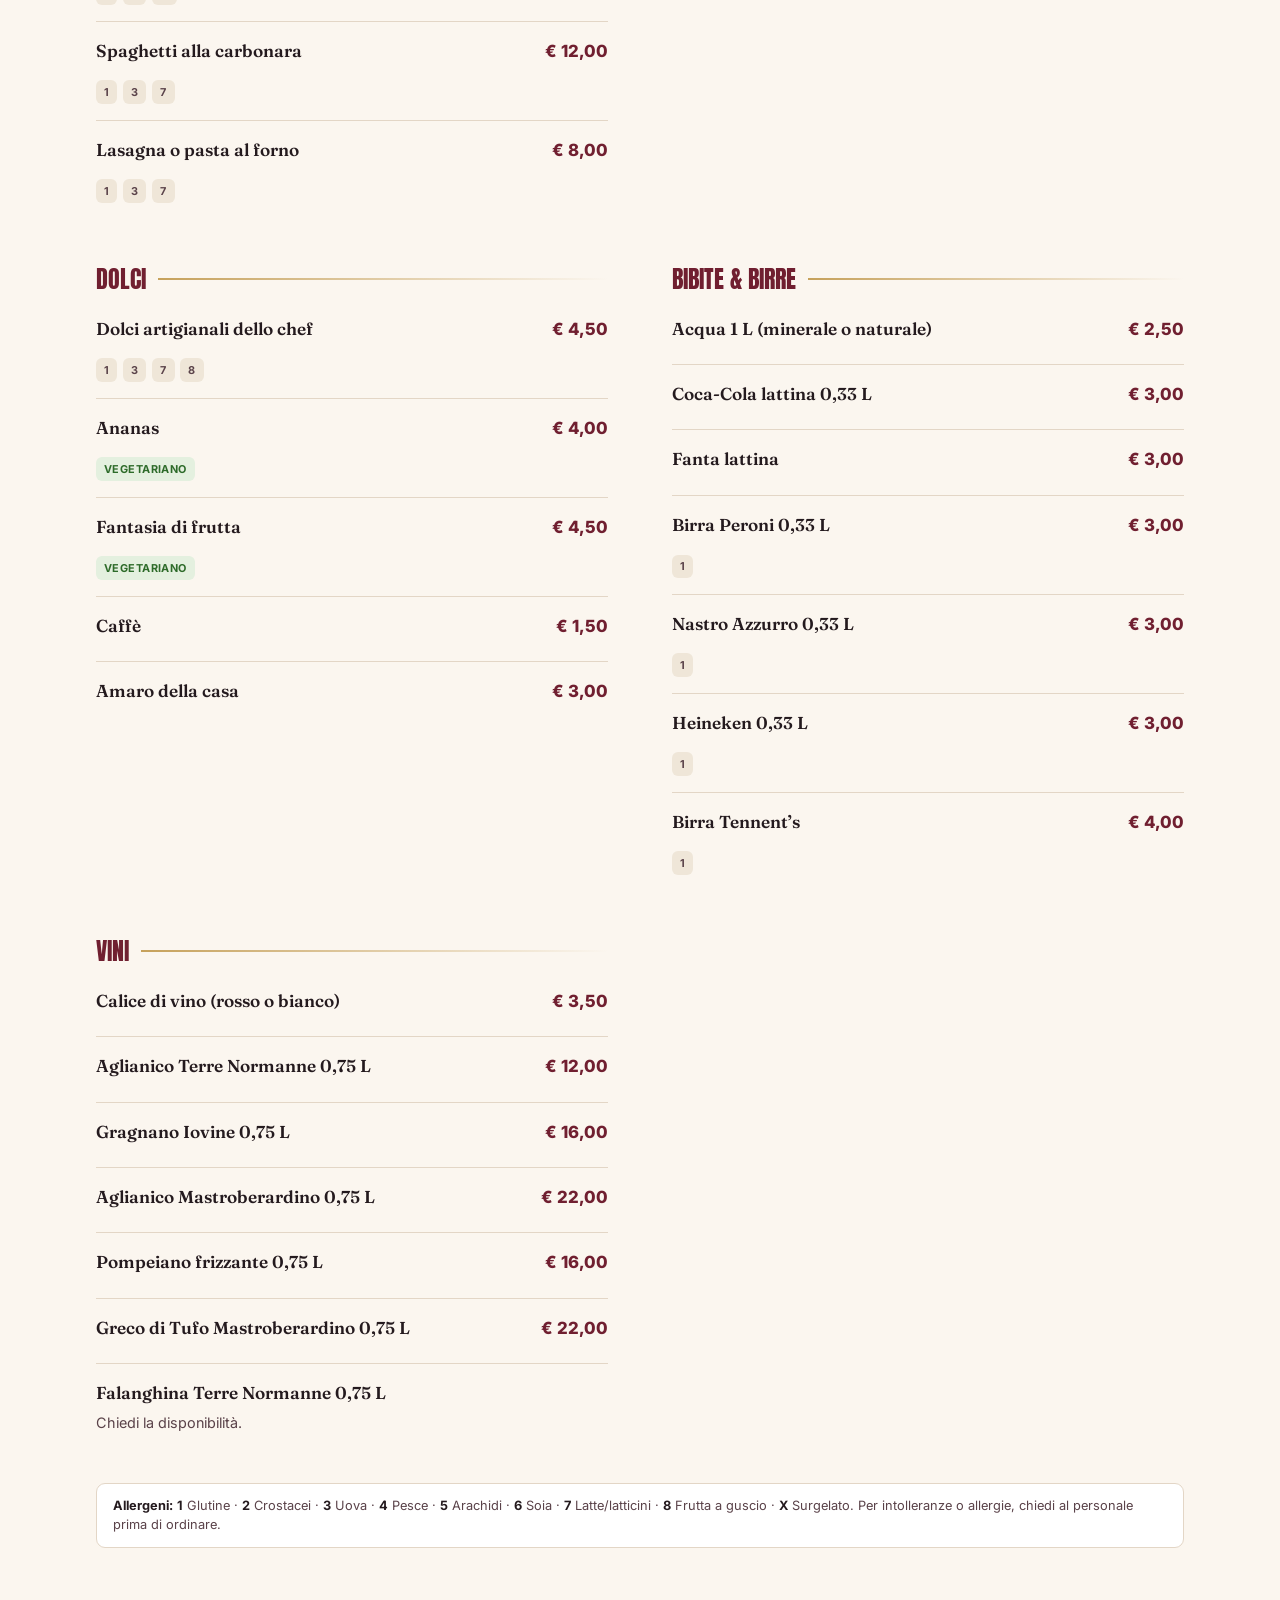
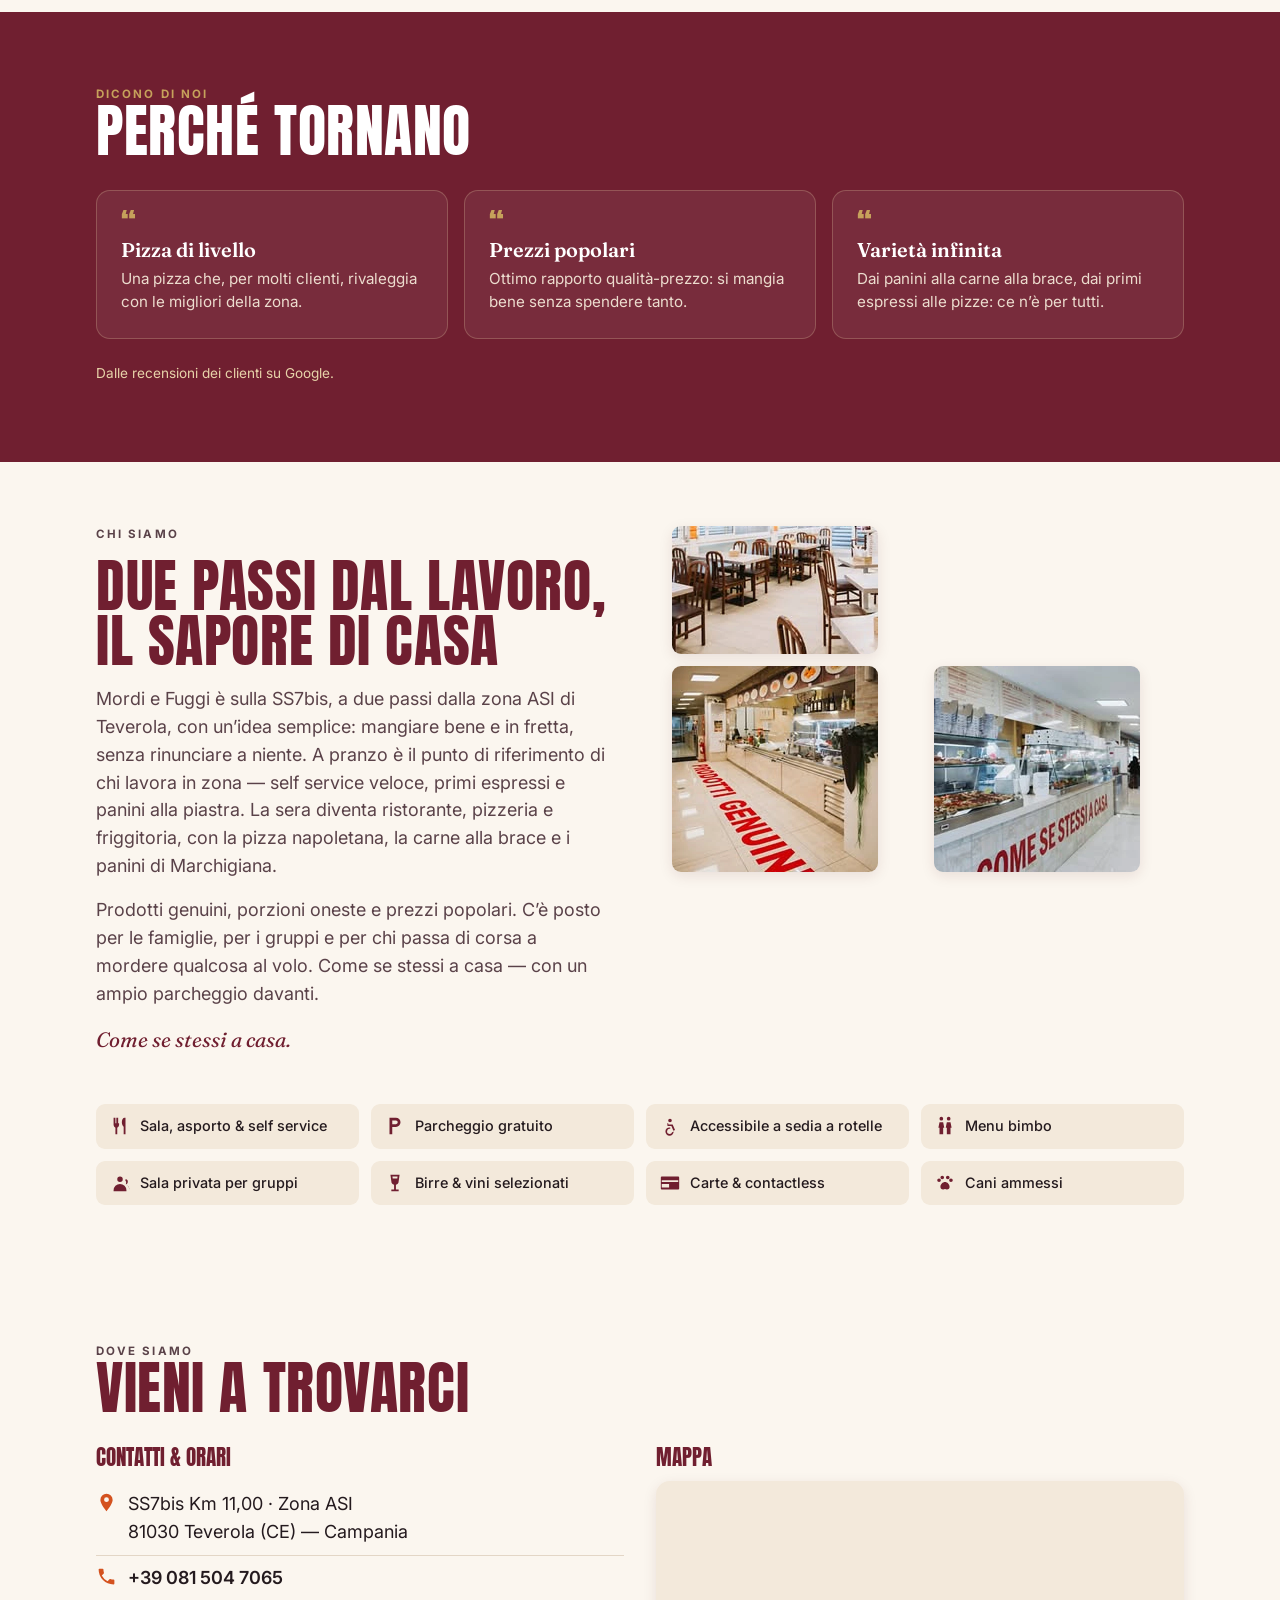
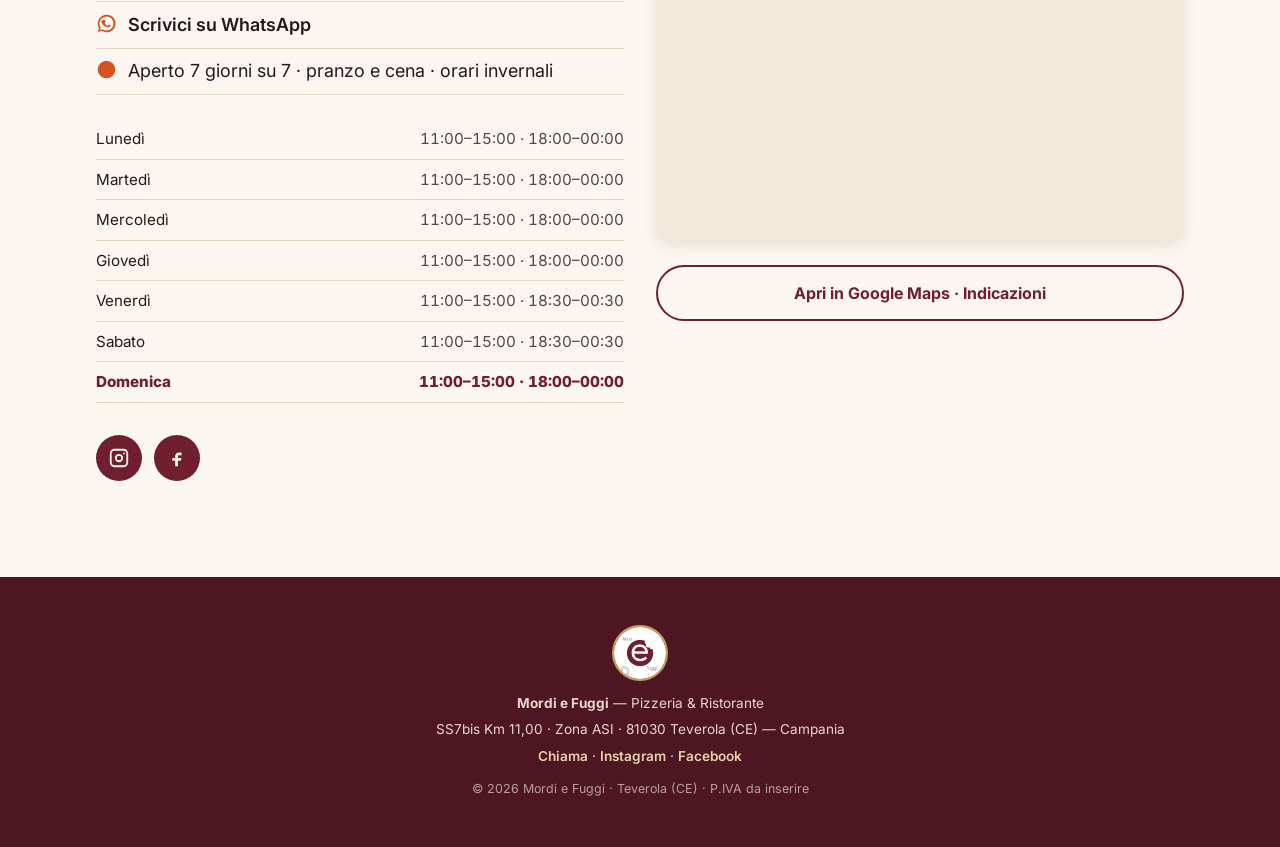
==== commit 302844a7: "Rimosso modulo prenotazione: si prenota solo su chiamata Co-Authored-By: Claude Opus 4.8 <noreply@an" ====
--- a/index.html
+++ b/index.html
@@ -44,12 +44,11 @@
       <a href="#menu">Menu</a>
       <a href="#specialita">Specialità</a>
       <a href="#chisiamo">Chi siamo</a>
-      <a href="#prenota">Prenota</a>
       <a href="#contatti">Contatti</a>
     </nav>
     <div class="nav-right">
       <span id="open-badge-nav" class="open-badge" aria-live="polite"><span class="dot"></span><span class="lbl">…</span></span>
-      <a href="#prenota" class="btn btn-wine nav-cta">Prenota</a>
+      <a href="#" id="nav-call" class="btn btn-wine nav-cta">Chiama</a>
       <button class="burger" id="burger" aria-label="Apri menu" aria-expanded="false" aria-controls="mobile-menu">
         <span></span><span></span><span></span>
       </button>
@@ -59,7 +58,6 @@
     <a href="#menu">Menu</a>
     <a href="#specialita">Specialità</a>
     <a href="#chisiamo">Chi siamo</a>
-    <a href="#prenota">Prenota</a>
     <a href="#contatti">Contatti</a>
   </nav>
 </header>
@@ -151,49 +149,6 @@
   </div>
 </section>
 
-<!-- ========================================================= PRENOTA -->
-<section class="book" id="prenota">
-  <div class="wrap">
-    <div class="sec-head">
-      <p class="eyebrow" style="color:var(--gold)">Prenota un tavolo</p>
-      <h2 class="sec-title">Prenota in 30 secondi</h2>
-      <p>Compila e ti apriamo WhatsApp con il messaggio già pronto: premi invio e ti confermiamo il tavolo in chat.</p>
-    </div>
-    <form class="book-card" id="book-form" novalidate>
-      <div class="field">
-        <label for="f-nome">Nome</label>
-        <input type="text" id="f-nome" name="nome" autocomplete="name" placeholder="Il tuo nome" required>
-        <span class="err">Inserisci il tuo nome.</span>
-      </div>
-      <div class="two-col">
-        <div class="field">
-          <label for="f-persone">Persone</label>
-          <input type="number" id="f-persone" name="persone" min="1" max="20" inputmode="numeric" placeholder="2" required>
-          <span class="err">Da 1 a 20 persone.</span>
-        </div>
-        <div class="field">
-          <label for="f-data">Data</label>
-          <input type="date" id="f-data" name="data" required>
-          <span class="err">Scegli una data valida (non passata).</span>
-        </div>
-      </div>
-      <div class="field">
-        <label for="f-orario">Orario</label>
-        <select id="f-orario" name="orario" required>
-          <option value="">Scegli prima la data…</option>
-        </select>
-        <span class="err">Scegli un orario negli orari di apertura.</span>
-      </div>
-      <p class="book-hint" id="book-hint">Gli orari disponibili seguono gli orari di apertura del locale.</p>
-      <button type="submit" class="btn btn-primary btn-lg btn-block">Prenota su WhatsApp</button>
-      <div class="book-ok" id="book-ok" role="status">
-        <strong>Ti stiamo aprendo WhatsApp 📲</strong>
-        Premi invio nel messaggio per confermare la prenotazione. Ti confermeremo il tavolo in chat.
-        <div style="margin-top:.6rem"><a href="#" id="book-ok-link" class="btn btn-wine">Riapri WhatsApp</a></div>
-      </div>
-    </form>
-  </div>
-</section>
 
 <!-- ======================================================== CONTATTI -->
 <section class="contact" id="contatti">
@@ -234,8 +189,8 @@
 
 <!-- ================================================ STICKY BAR MOBILE -->
 <div class="sticky-bar" aria-label="Azioni rapide">
-  <a href="#" id="sticky-call" class="btn btn-ghost-light">📞 Chiama</a>
-  <a href="#prenota" class="btn btn-primary">Prenota</a>
+  <a href="#" id="sticky-call" class="btn btn-primary">📞 Chiama</a>
+  <a href="#menu" class="btn btn-ghost-light">Menu</a>
 </div>
 
 <script src="data.js"></script>
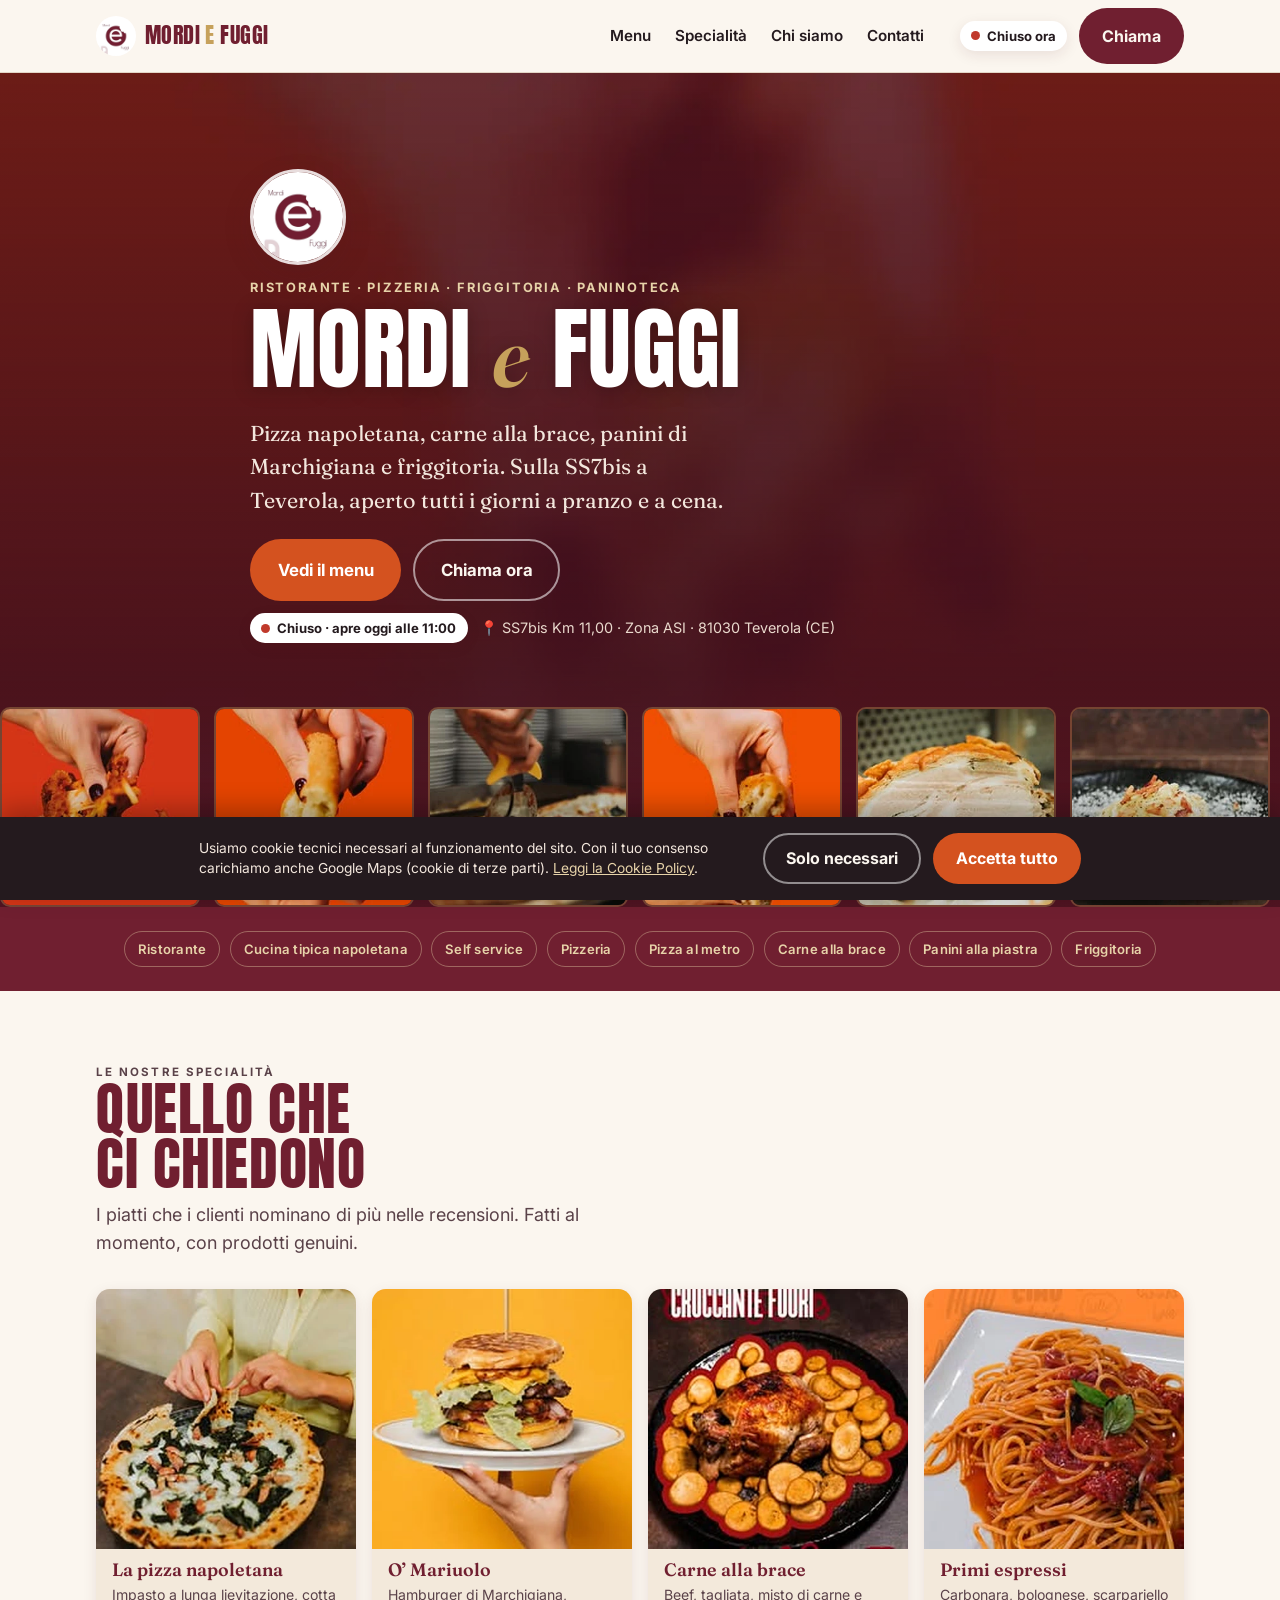
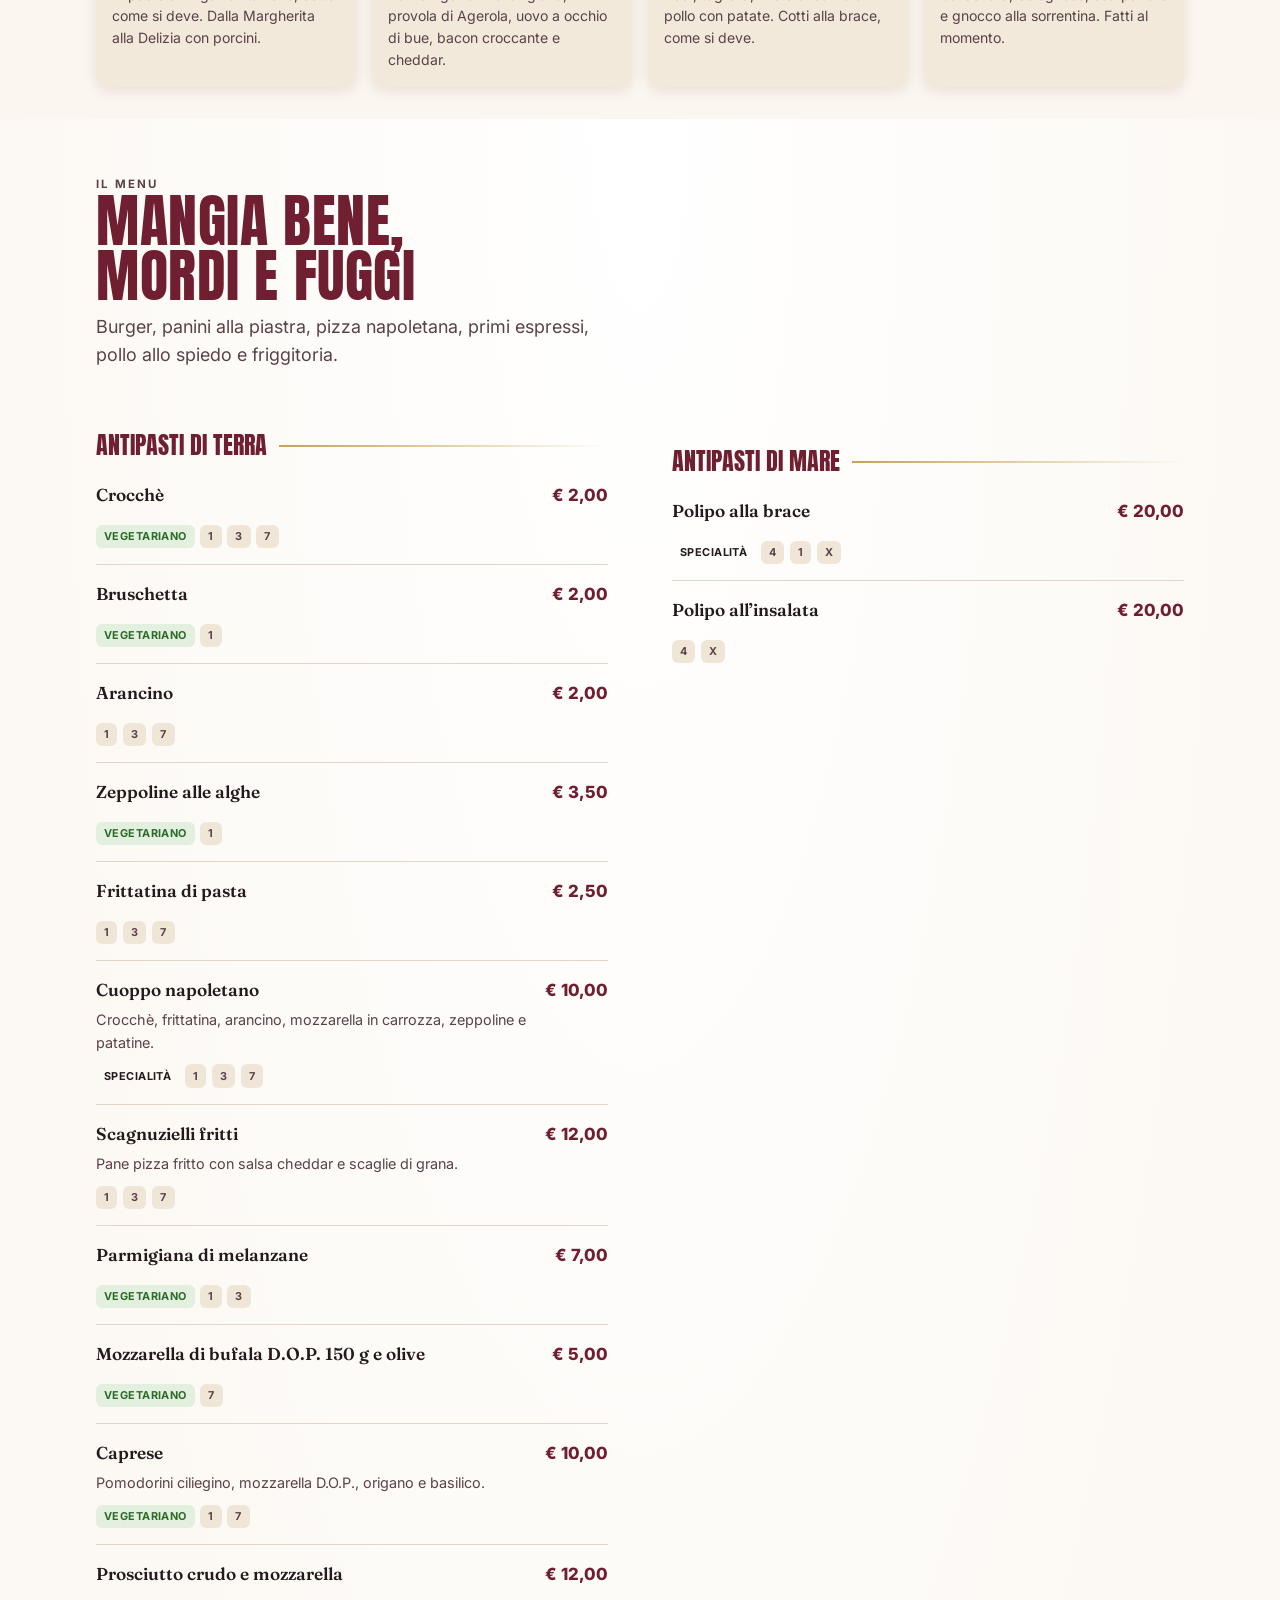
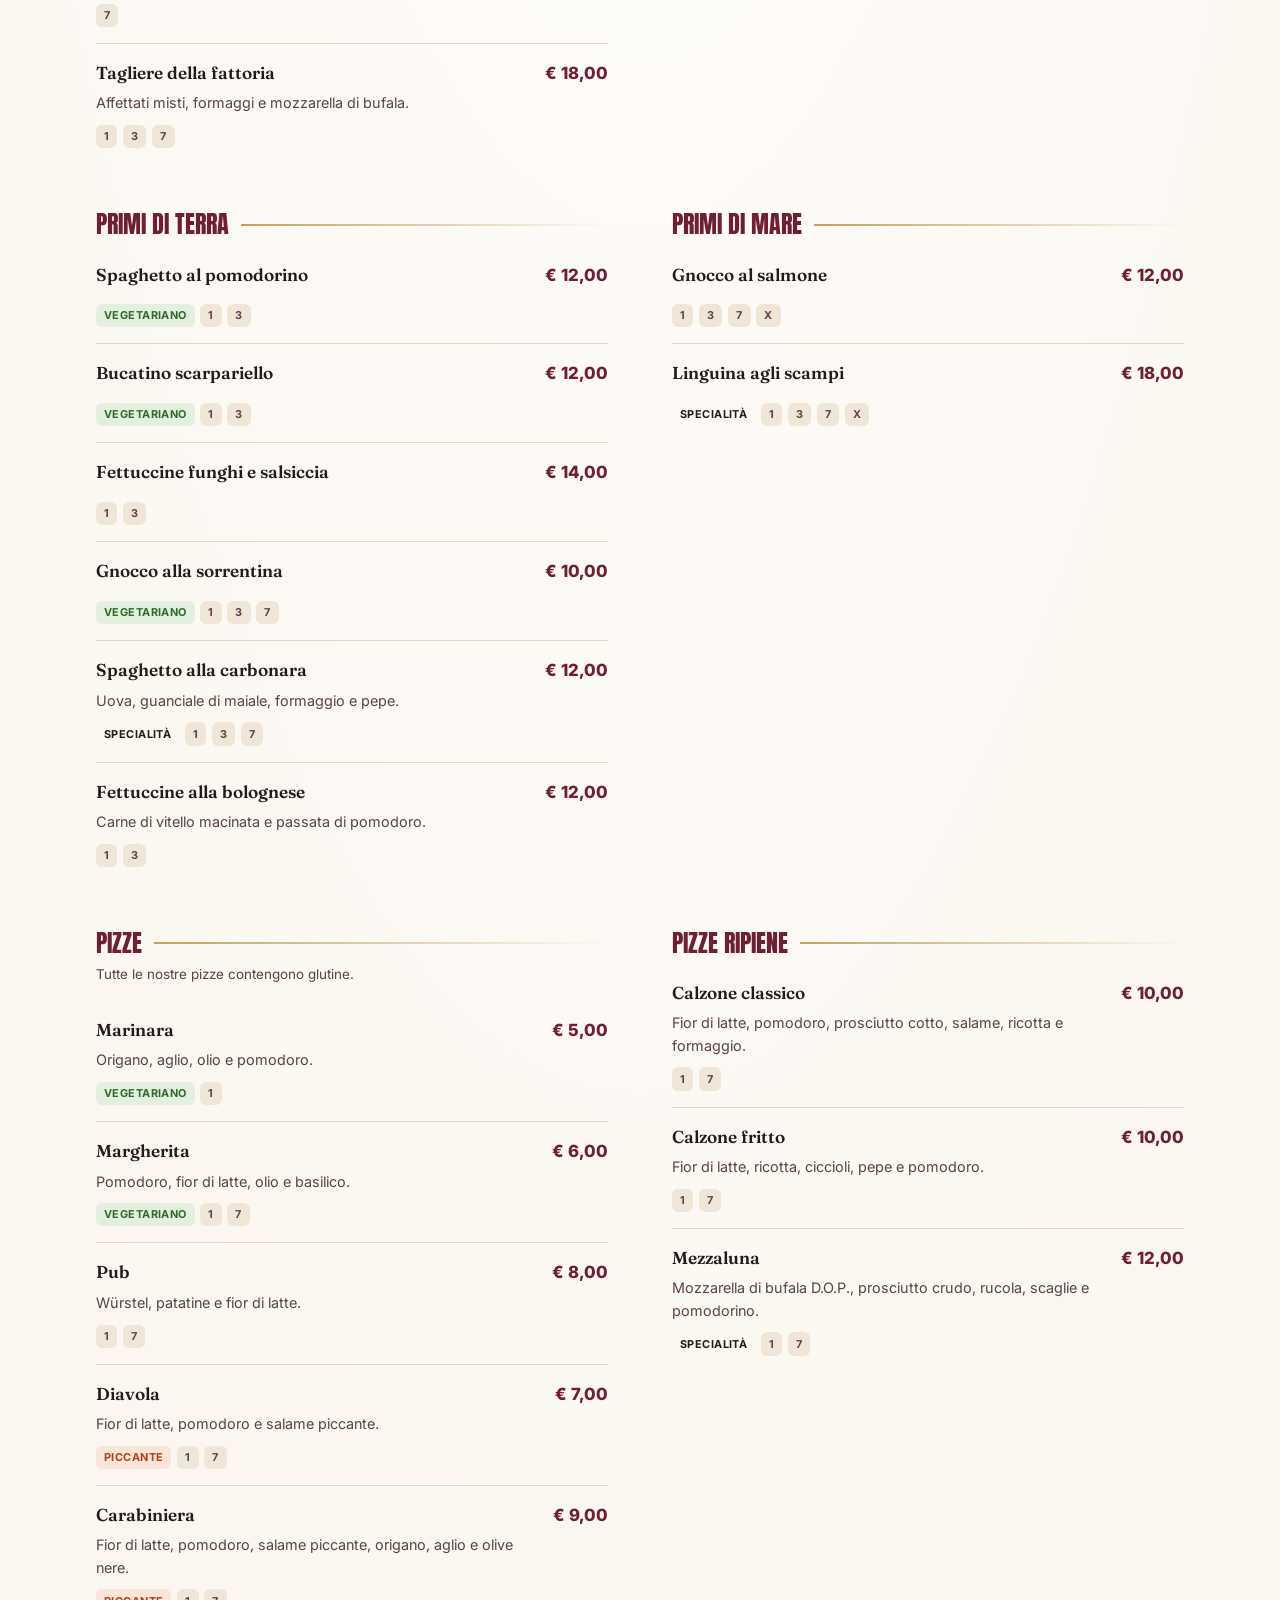
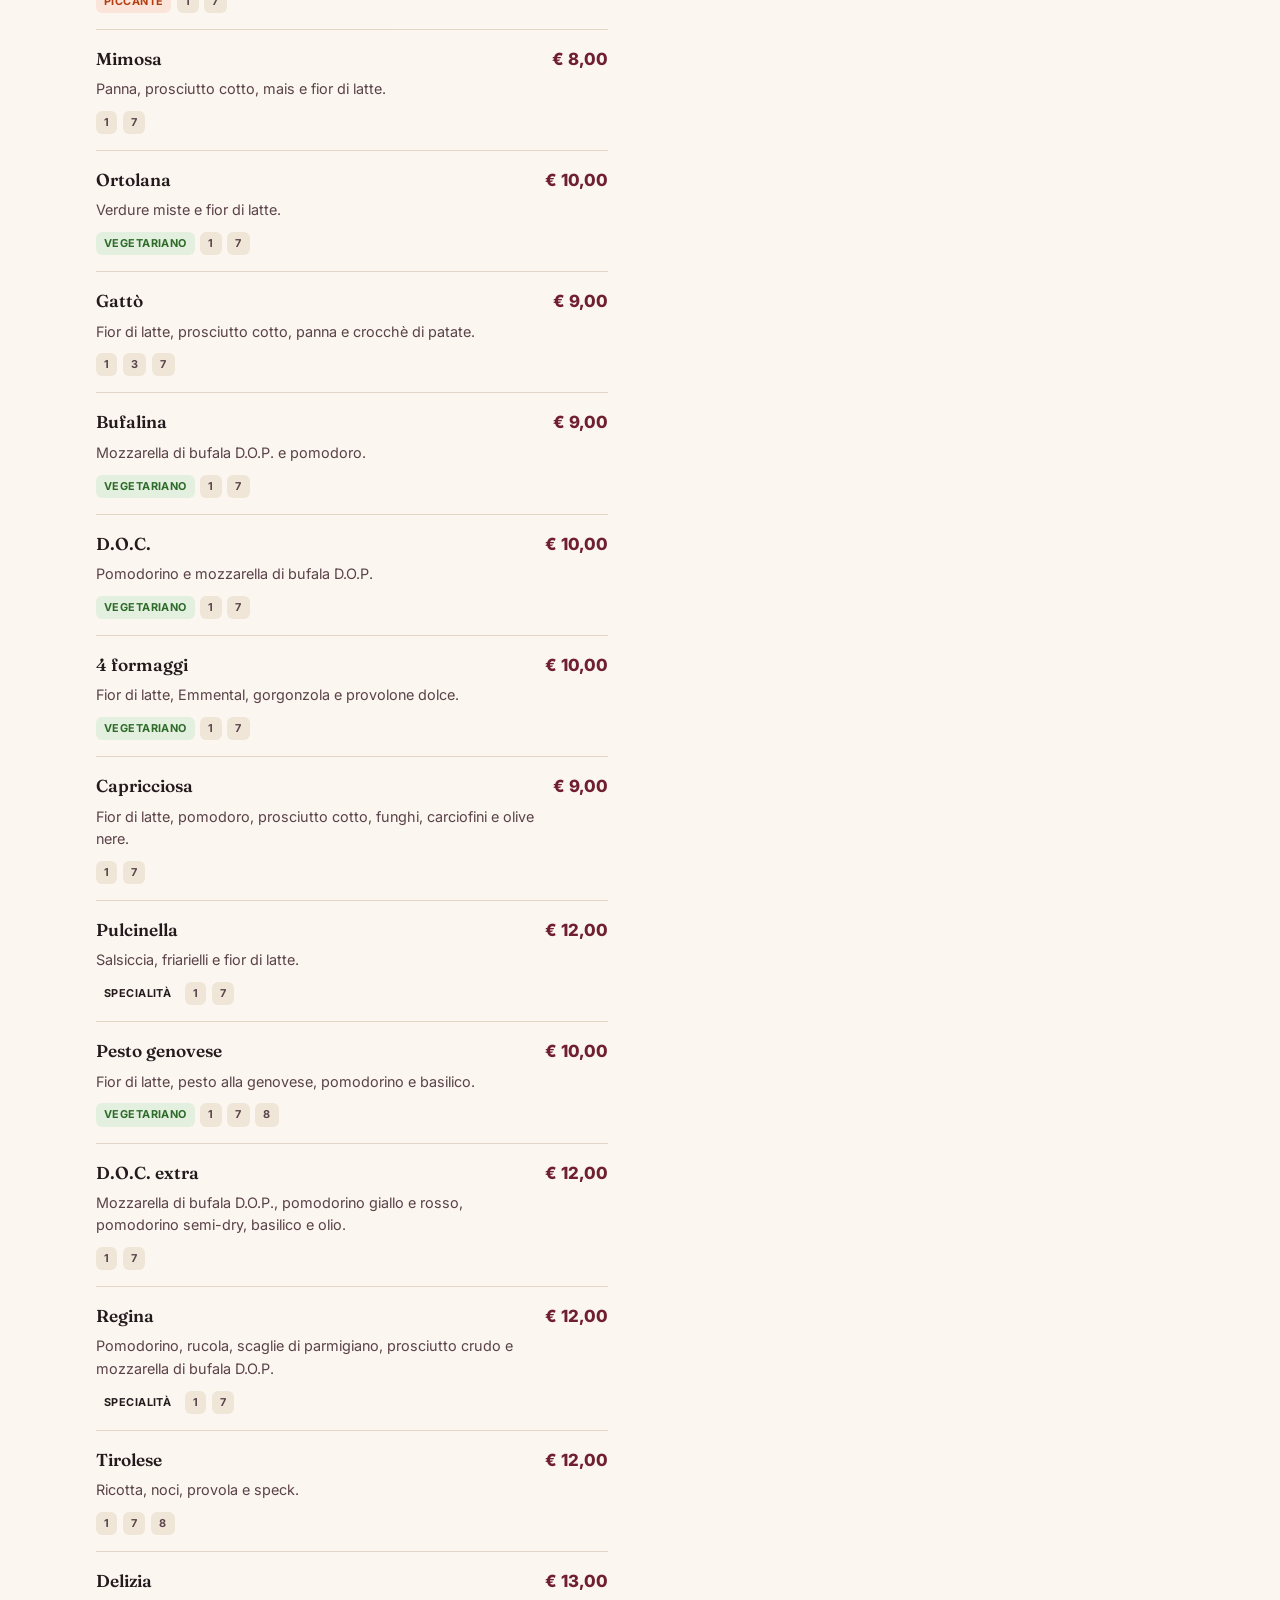
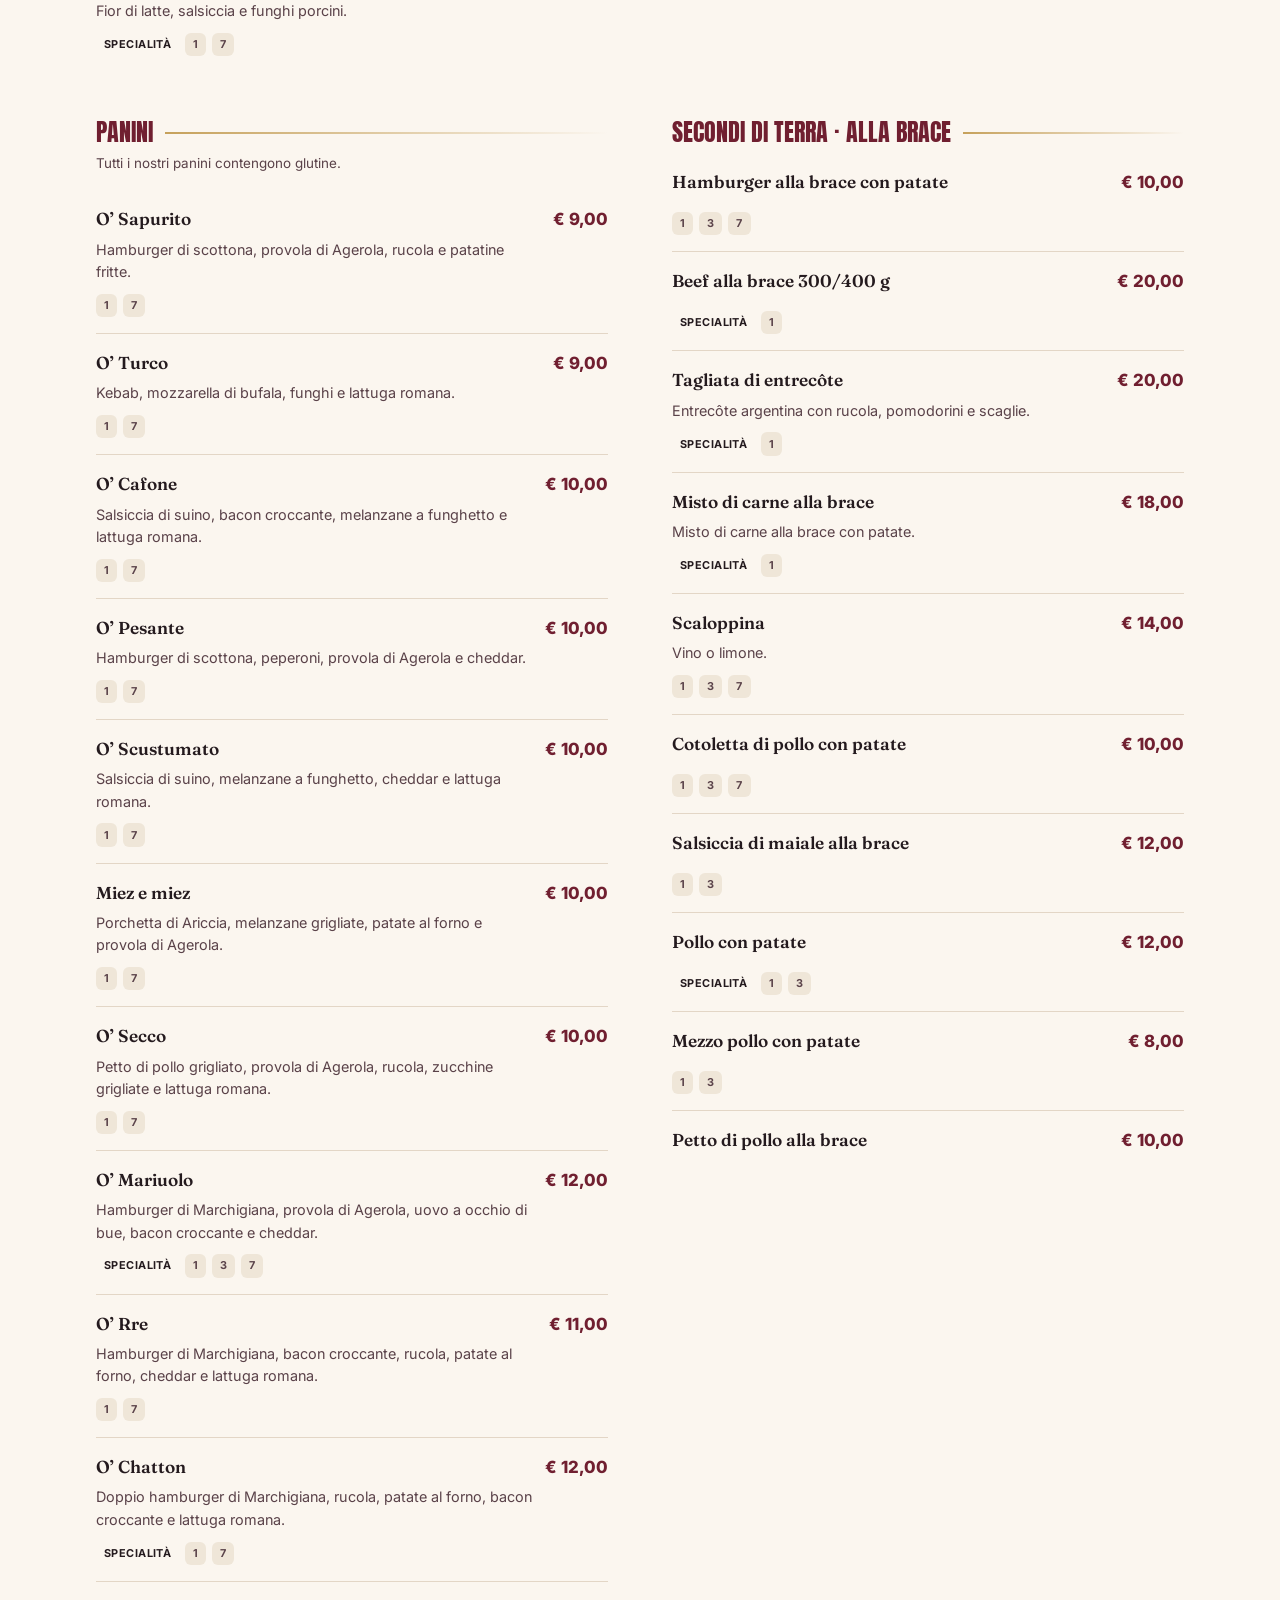
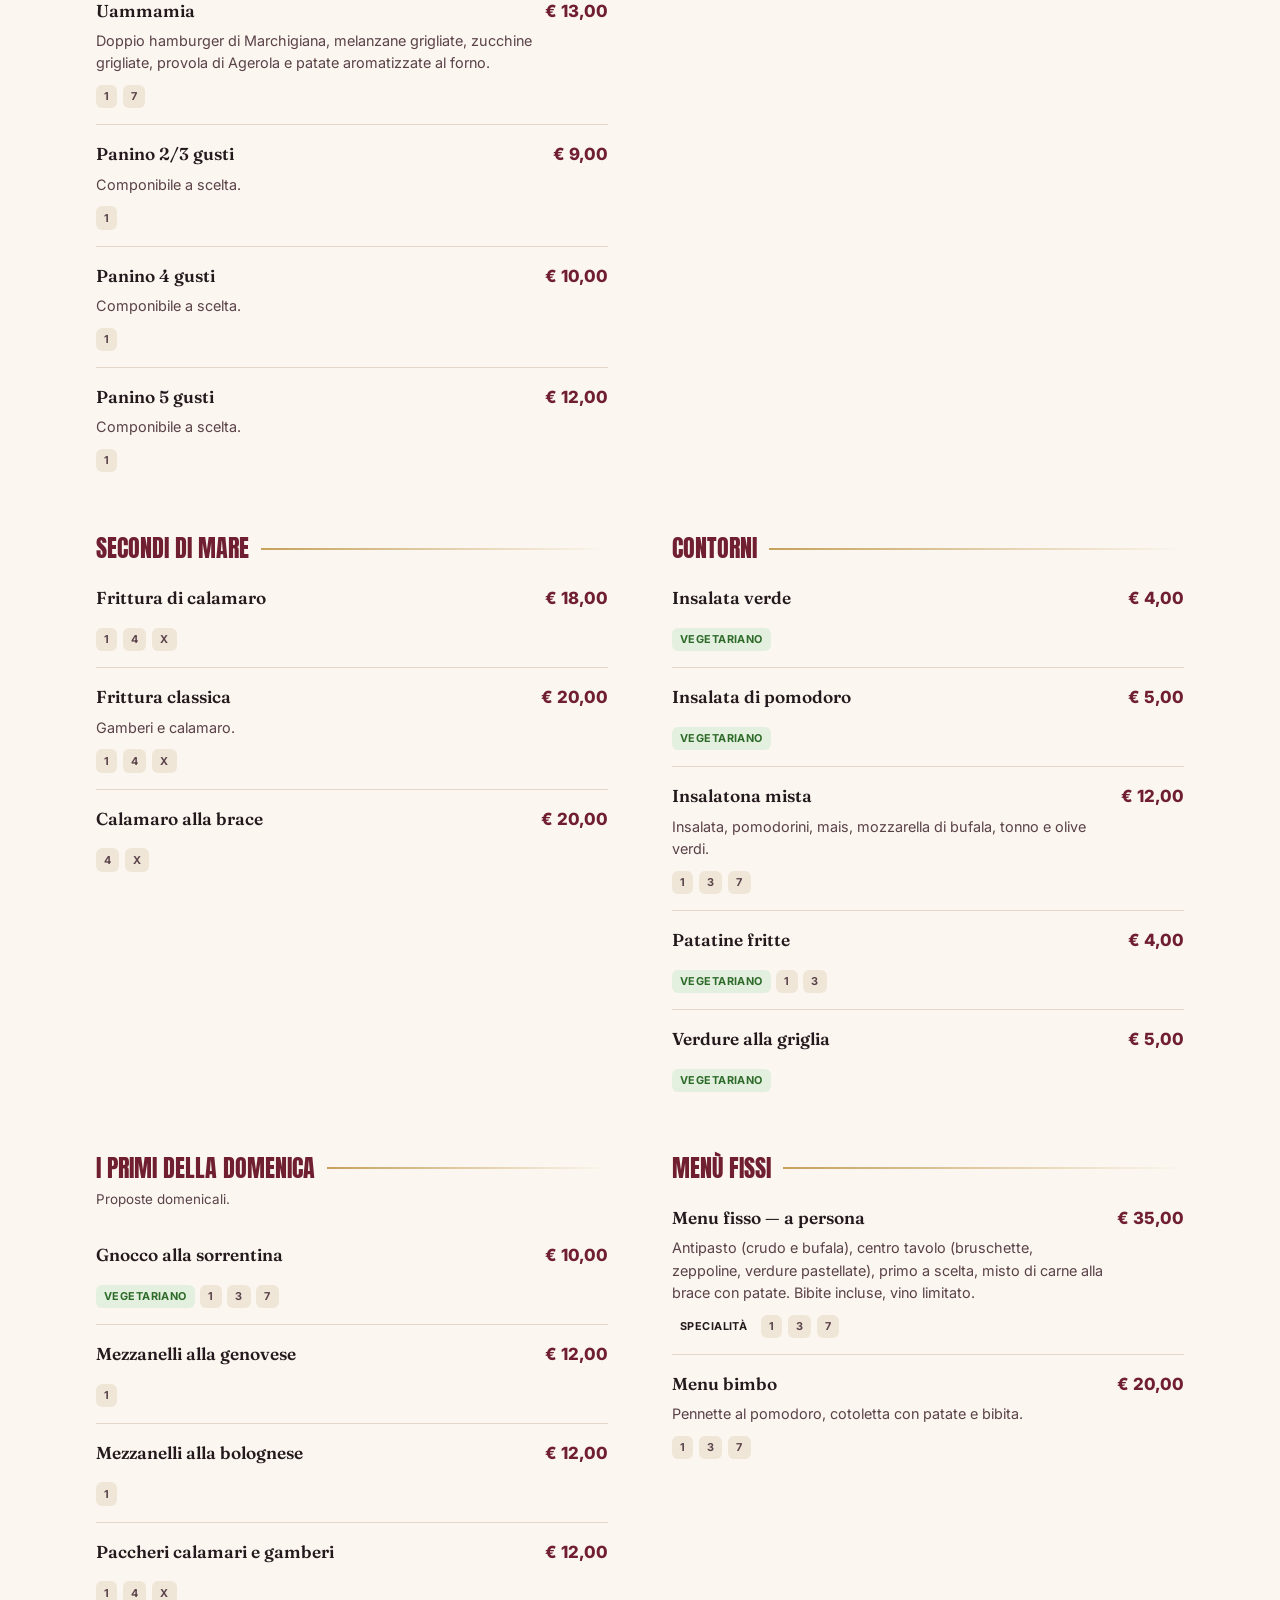
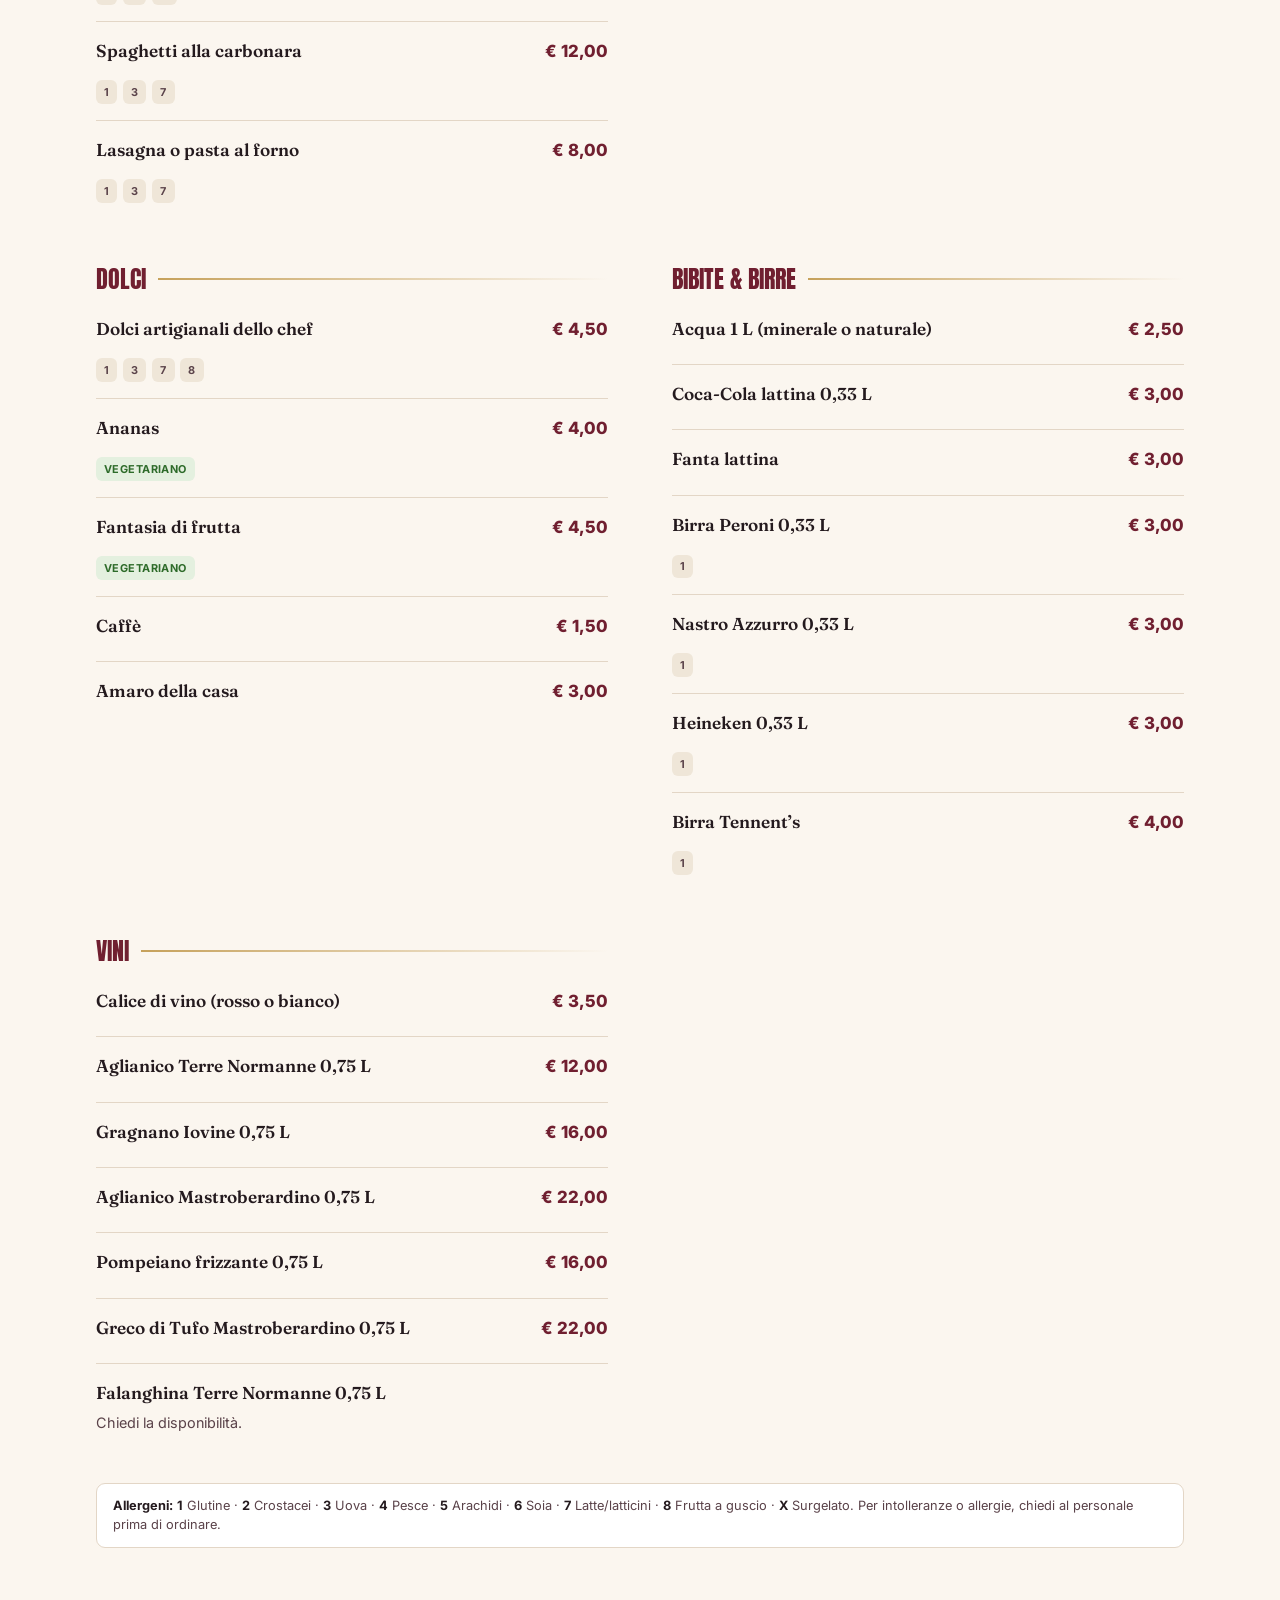
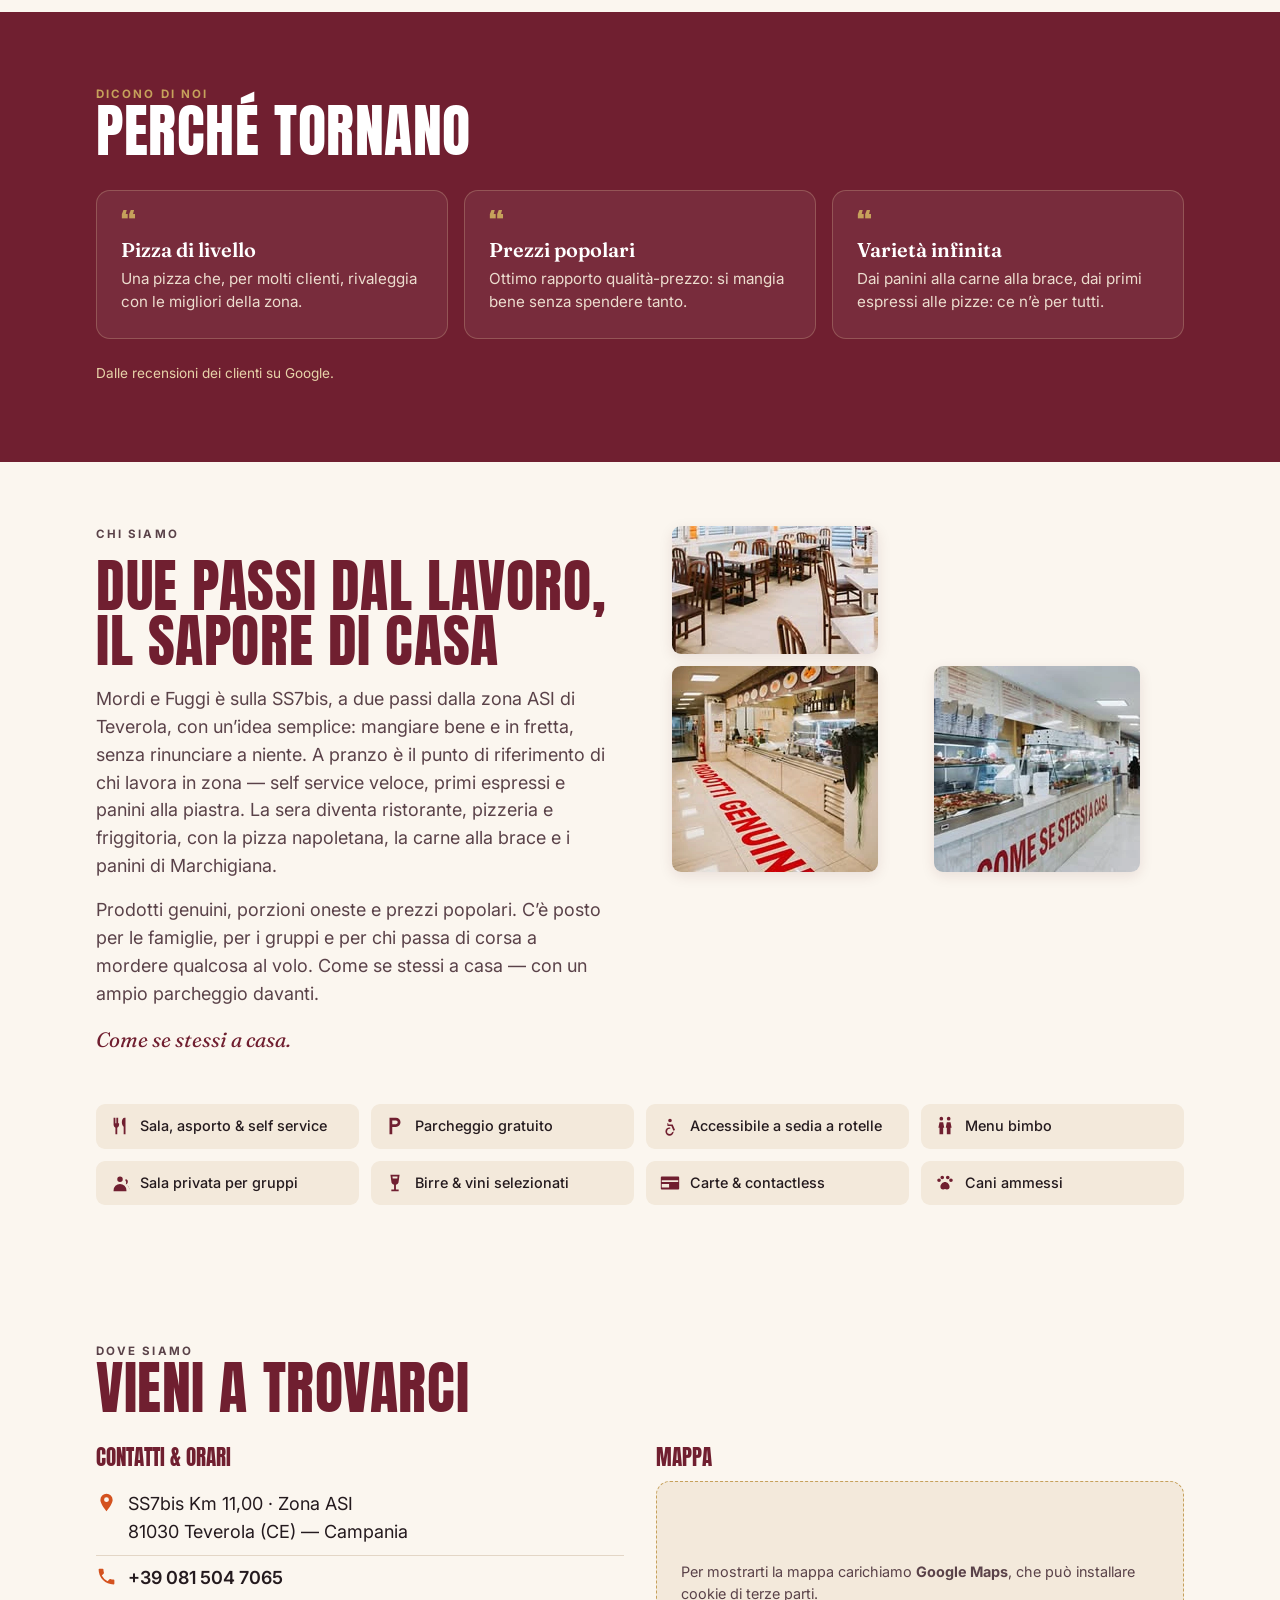
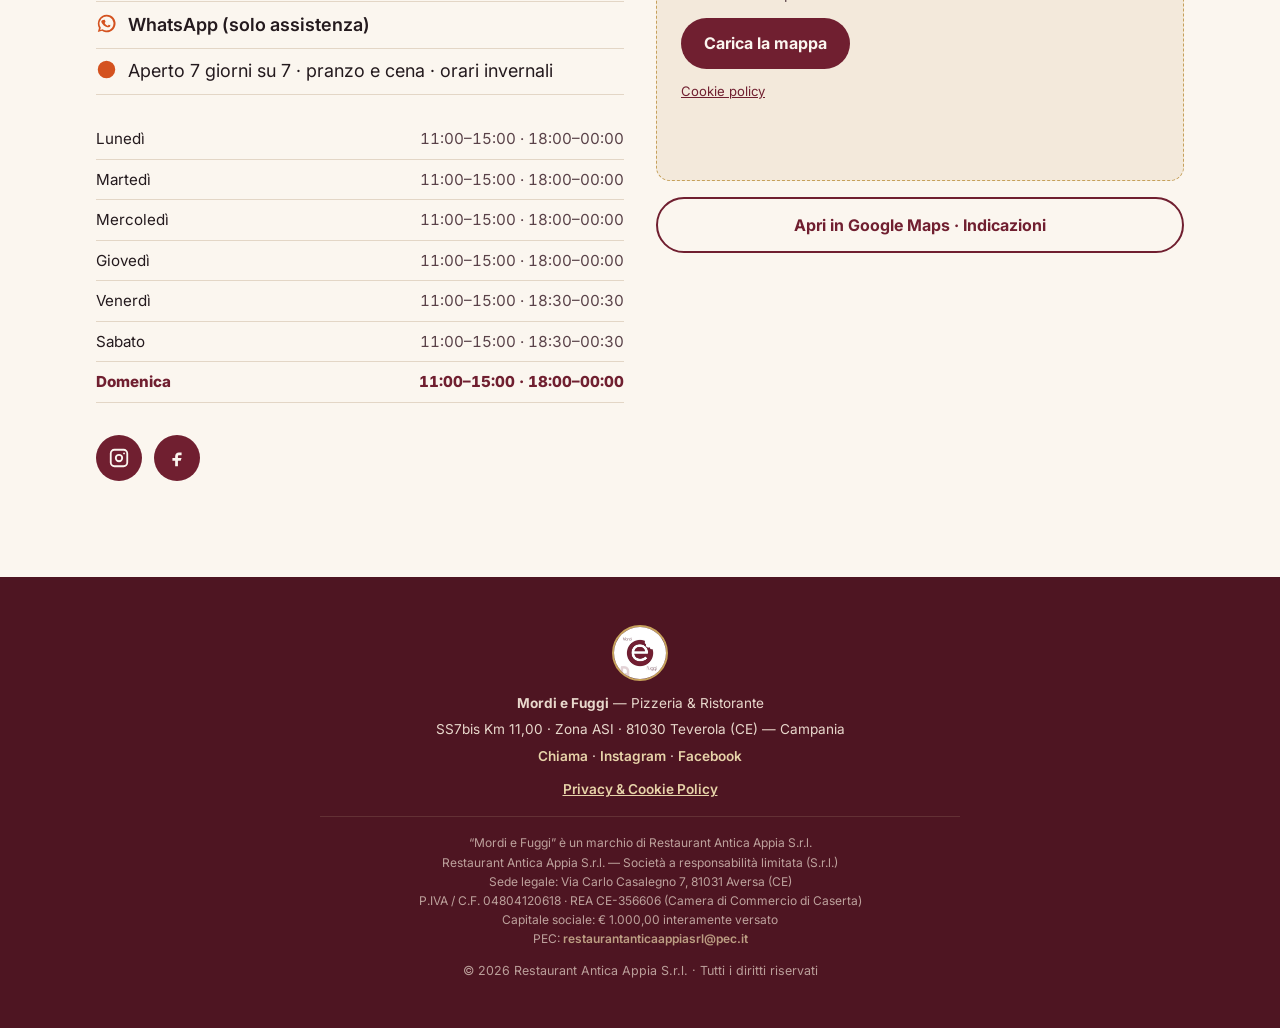
==== commit 03ca21a4: "Conformita legale: dati societari, privacy & cookie policy, consenso Google Maps - Footer con dati R" ====
--- a/index.html
+++ b/index.html
@@ -167,7 +167,14 @@
       </div>
       <div class="contact-block">
         <h3>Mappa</h3>
-        <iframe class="map-frame" id="map" title="Mappa Mordi e Fuggi Teverola" loading="lazy" referrerpolicy="no-referrer-when-downgrade" allowfullscreen></iframe>
+        <div class="map-box">
+          <div class="map-consent" id="map-consent">
+            <p>Per mostrarti la mappa carichiamo <strong>Google Maps</strong>, che può installare cookie di terze parti.</p>
+            <button type="button" id="map-load" class="btn btn-wine">Carica la mappa</button>
+            <a href="privacy.html" class="map-policy">Cookie policy</a>
+          </div>
+          <iframe class="map-frame" id="map" title="Mappa Mordi e Fuggi Teverola" loading="lazy" referrerpolicy="no-referrer-when-downgrade" allowfullscreen hidden></iframe>
+        </div>
         <div style="margin-top:var(--s-4)"><a href="#" id="directions" class="btn btn-ghost btn-block" target="_blank" rel="noopener">Apri in Google Maps · Indicazioni</a></div>
       </div>
     </div>
@@ -183,7 +190,9 @@
     <div><strong>Mordi e Fuggi</strong> — Pizzeria & Ristorante</div>
     <div id="foot-addr" style="margin-top:.3rem"></div>
     <div style="margin-top:.4rem"><a id="foot-phone" href="#">Chiama</a> · <a id="foot-ig" href="#" target="_blank" rel="noopener">Instagram</a> · <a id="foot-fb" href="#" target="_blank" rel="noopener">Facebook</a></div>
-    <div class="fnote">© <span id="year"></span> Mordi e Fuggi · Teverola (CE) · P.IVA da inserire</div>
+    <div class="foot-links"><a href="privacy.html">Privacy &amp; Cookie Policy</a></div>
+    <div class="foot-legal" id="foot-legal"></div>
+    <div class="fnote">© <span id="year"></span> Restaurant Antica Appia S.r.l. · Tutti i diritti riservati</div>
   </div>
 </footer>
 
@@ -193,6 +202,16 @@
   <a href="#menu" class="btn btn-ghost-light">Menu</a>
 </div>
 
+<!-- =================================================== COOKIE BANNER -->
+<div class="cookie-bar" id="cookie-bar" role="dialog" aria-label="Informativa cookie" hidden>
+  <p>Usiamo cookie tecnici necessari al funzionamento del sito. Con il tuo consenso carichiamo anche Google Maps (cookie di terze parti).
+    <a href="privacy.html">Leggi la Cookie Policy</a>.</p>
+  <div class="cookie-actions">
+    <button type="button" id="cookie-necessary" class="btn btn-ghost">Solo necessari</button>
+    <button type="button" id="cookie-accept" class="btn btn-primary">Accetta tutto</button>
+  </div>
+</div>
+
 <script src="data.js"></script>
 <script src="app.js"></script>
 </body>
--- a/styles.css
+++ b/styles.css
@@ -280,6 +280,38 @@
 .footer img{width:56px; height:56px; border-radius:50%; margin:0 auto var(--s-3); border:2px solid var(--gold)}
 .footer a{color:var(--gold-soft); font-weight:600}
 .footer .fnote{margin-top:var(--s-3); opacity:.7; font-size:.78rem}
+.foot-links{margin-top:var(--s-3)}
+.foot-links a{text-decoration:underline}
+.foot-legal{margin:var(--s-4) auto 0; max-width:640px; font-size:.75rem; line-height:1.6;
+  opacity:.72; border-top:1px solid rgba(231,211,169,.2); padding-top:var(--s-4)}
+.foot-legal a{color:var(--gold-soft)}
+
+/* ------------------------------------------------------- MAPPA + CONSENSO */
+.map-box{position:relative}
+.map-consent{display:flex; flex-direction:column; align-items:flex-start; gap:var(--s-3);
+  background:var(--cream-2); border:1px dashed var(--gold); border-radius:var(--radius);
+  padding:var(--s-5); min-height:300px; justify-content:center}
+.map-consent p{margin:0; font-size:.9rem; color:var(--ink-soft)}
+.map-consent .map-policy{font-size:.82rem; text-decoration:underline; color:var(--wine)}
+
+/* ------------------------------------------------------------ COOKIE BAR */
+.cookie-bar{position:fixed; left:0; right:0; bottom:0; z-index:90;
+  background:var(--ink); color:#f3e7dd; padding:var(--s-4) var(--s-4) calc(var(--s-4) + env(safe-area-inset-bottom));
+  box-shadow:0 -8px 24px rgba(0,0,0,.28); display:flex; flex-direction:column; gap:var(--s-3)}
+.cookie-bar[hidden]{display:none}
+.cookie-bar p{margin:0; font-size:.86rem; line-height:1.5}
+.cookie-bar a{color:var(--gold-soft); text-decoration:underline}
+.cookie-actions{display:flex; gap:var(--s-3)}
+.cookie-actions .btn{flex:1; min-height:46px}
+.cookie-actions .btn-ghost{color:var(--cream); border-color:rgba(255,255,255,.5)}
+.cookie-actions .btn-ghost:hover{background:var(--cream); color:var(--ink)}
+@media (min-width:820px){
+  .cookie-bar{flex-direction:row; align-items:center; justify-content:center; gap:var(--s-5);
+    padding:var(--s-4) var(--s-5)}
+  .cookie-bar p{max-width:60ch}
+  .cookie-actions{flex:0 0 auto}
+  .cookie-actions .btn{flex:0 0 auto}
+}
 
 /* --------------------------------------------------- STICKY BAR MOBILE */
 .sticky-bar{position:fixed; left:0; right:0; bottom:0; z-index:70;
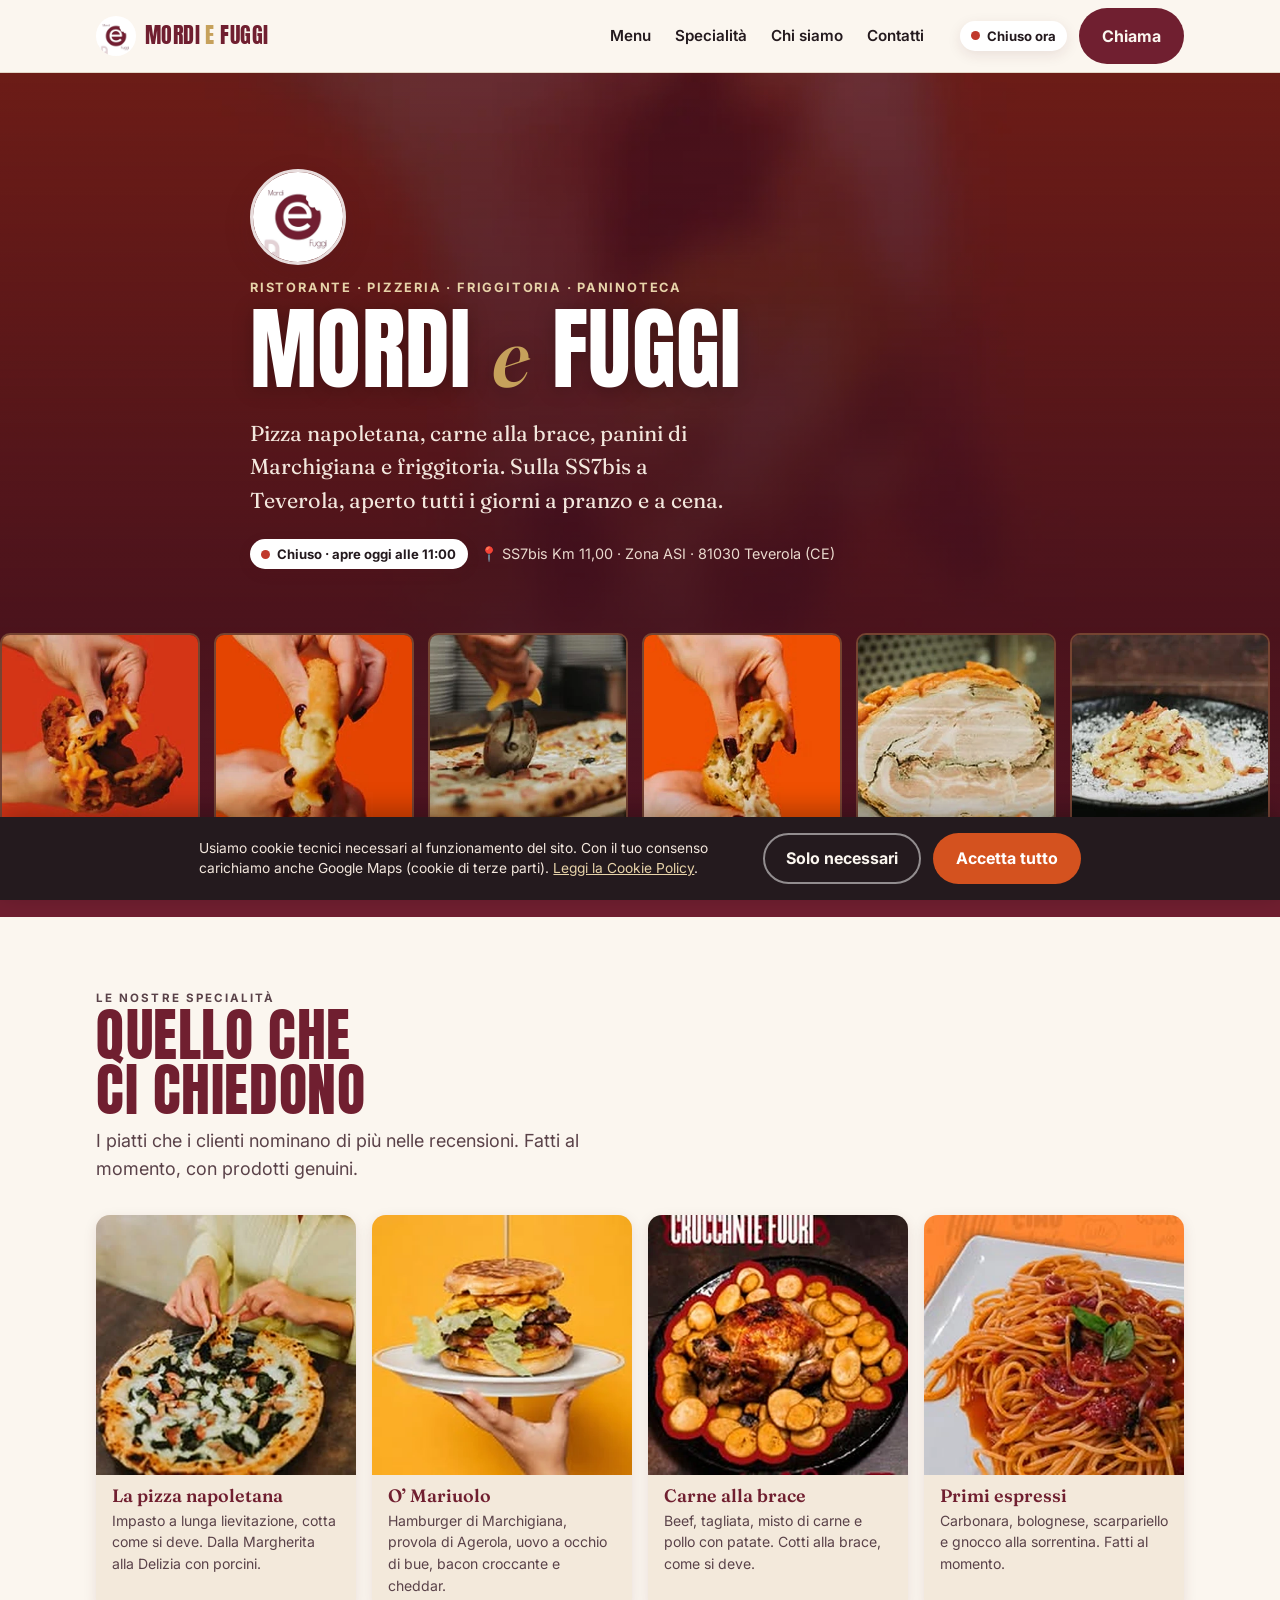
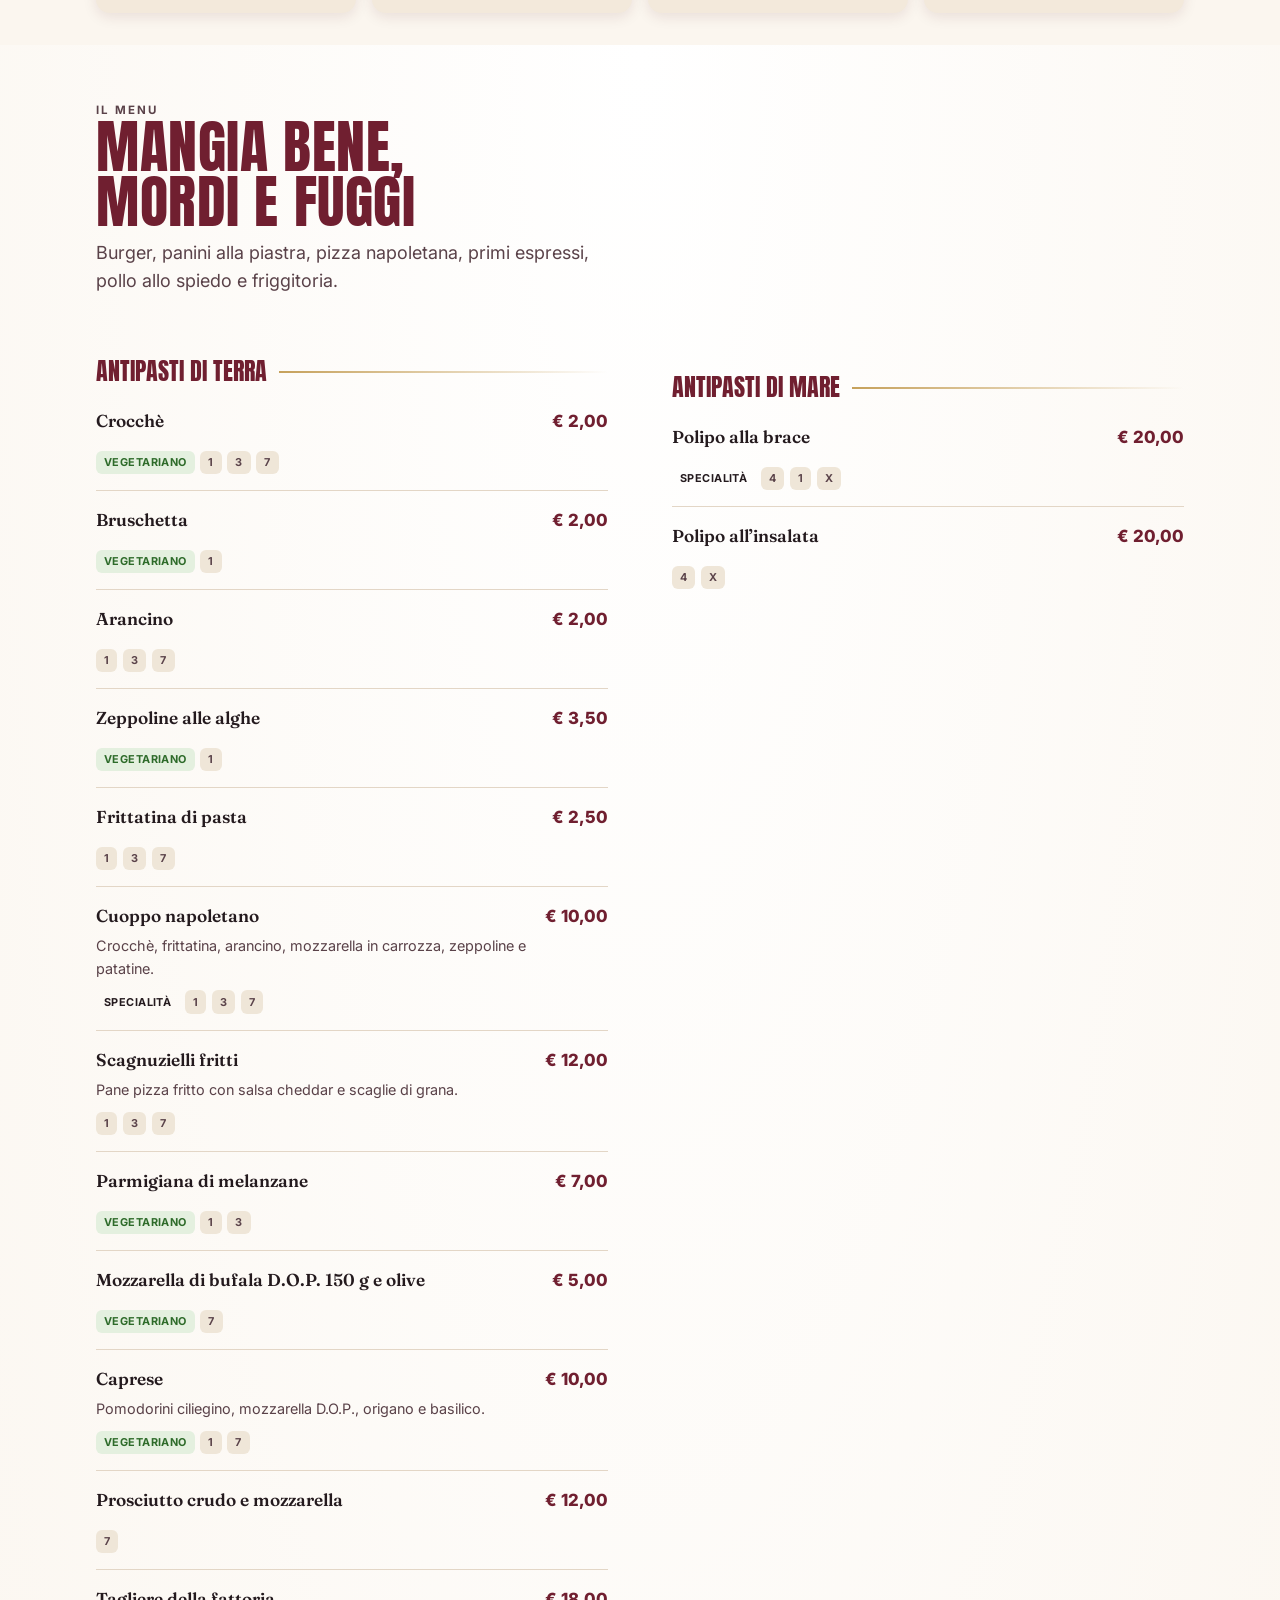
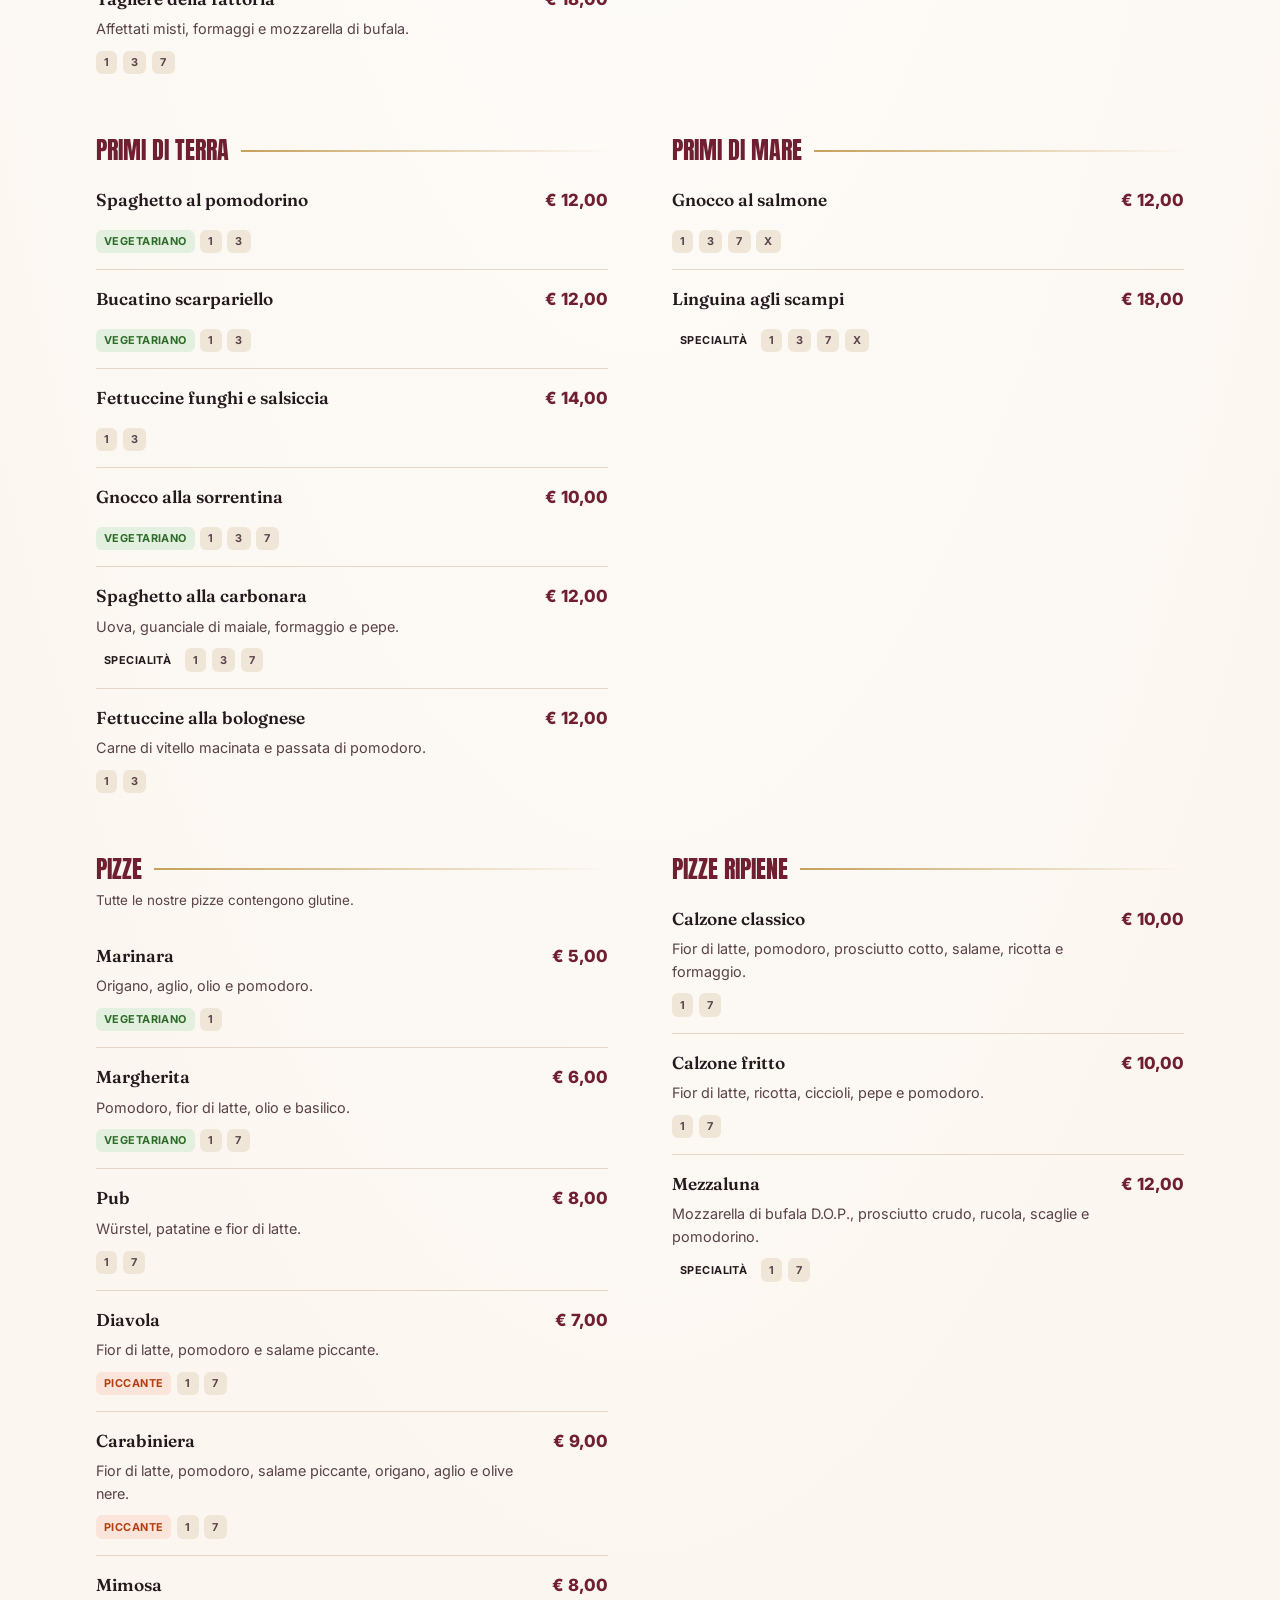
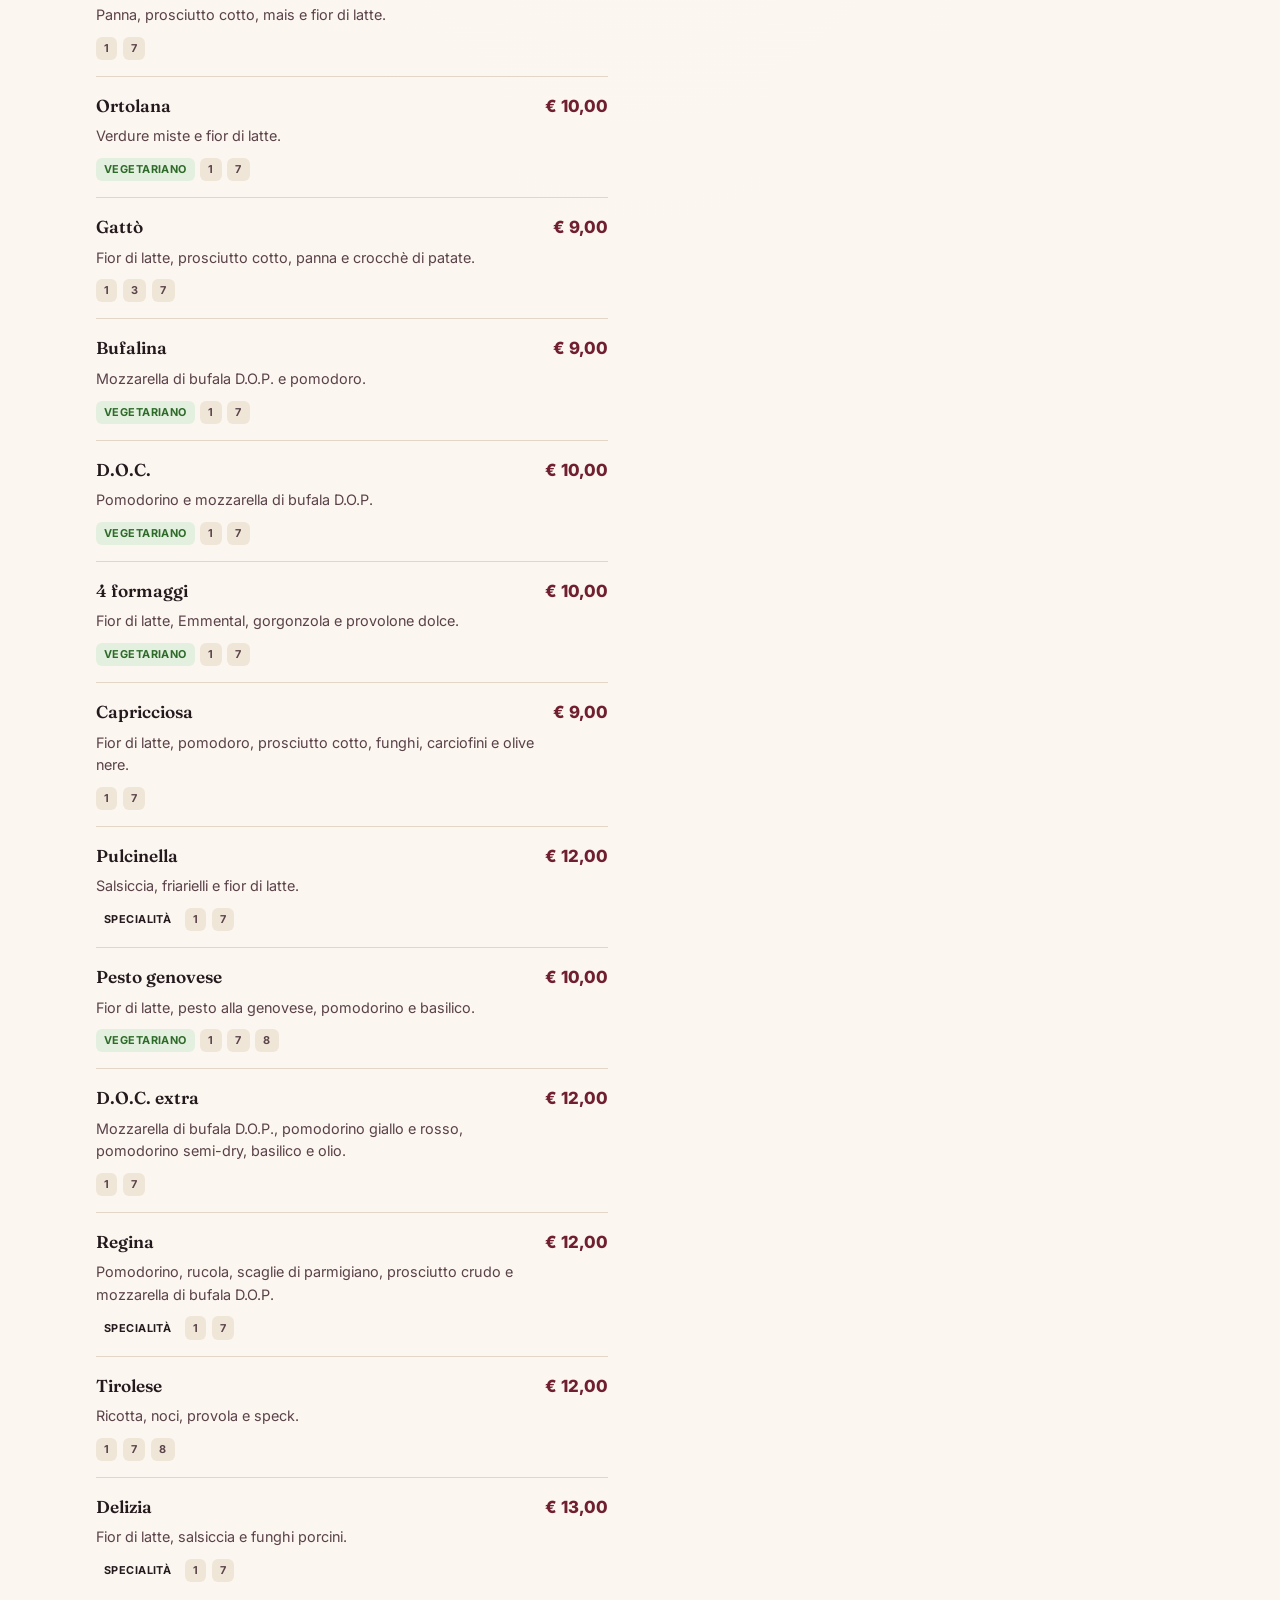
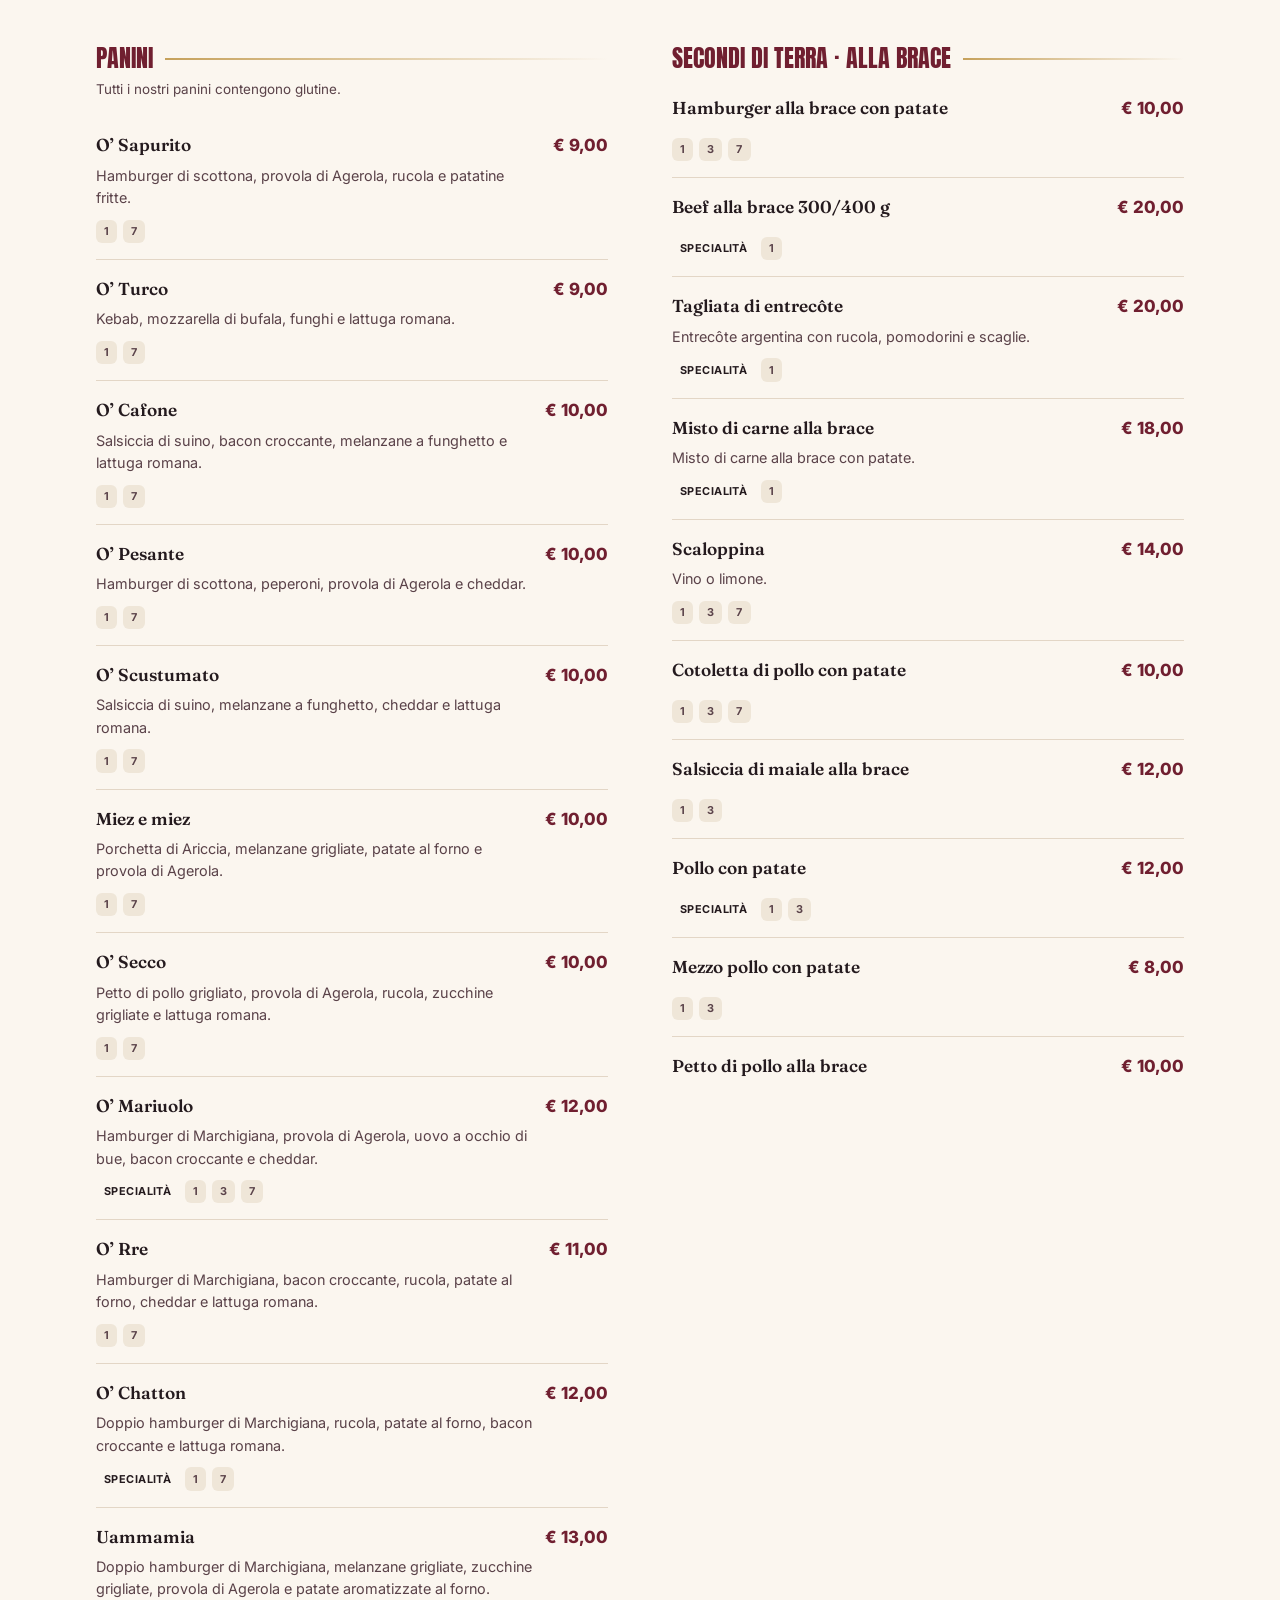
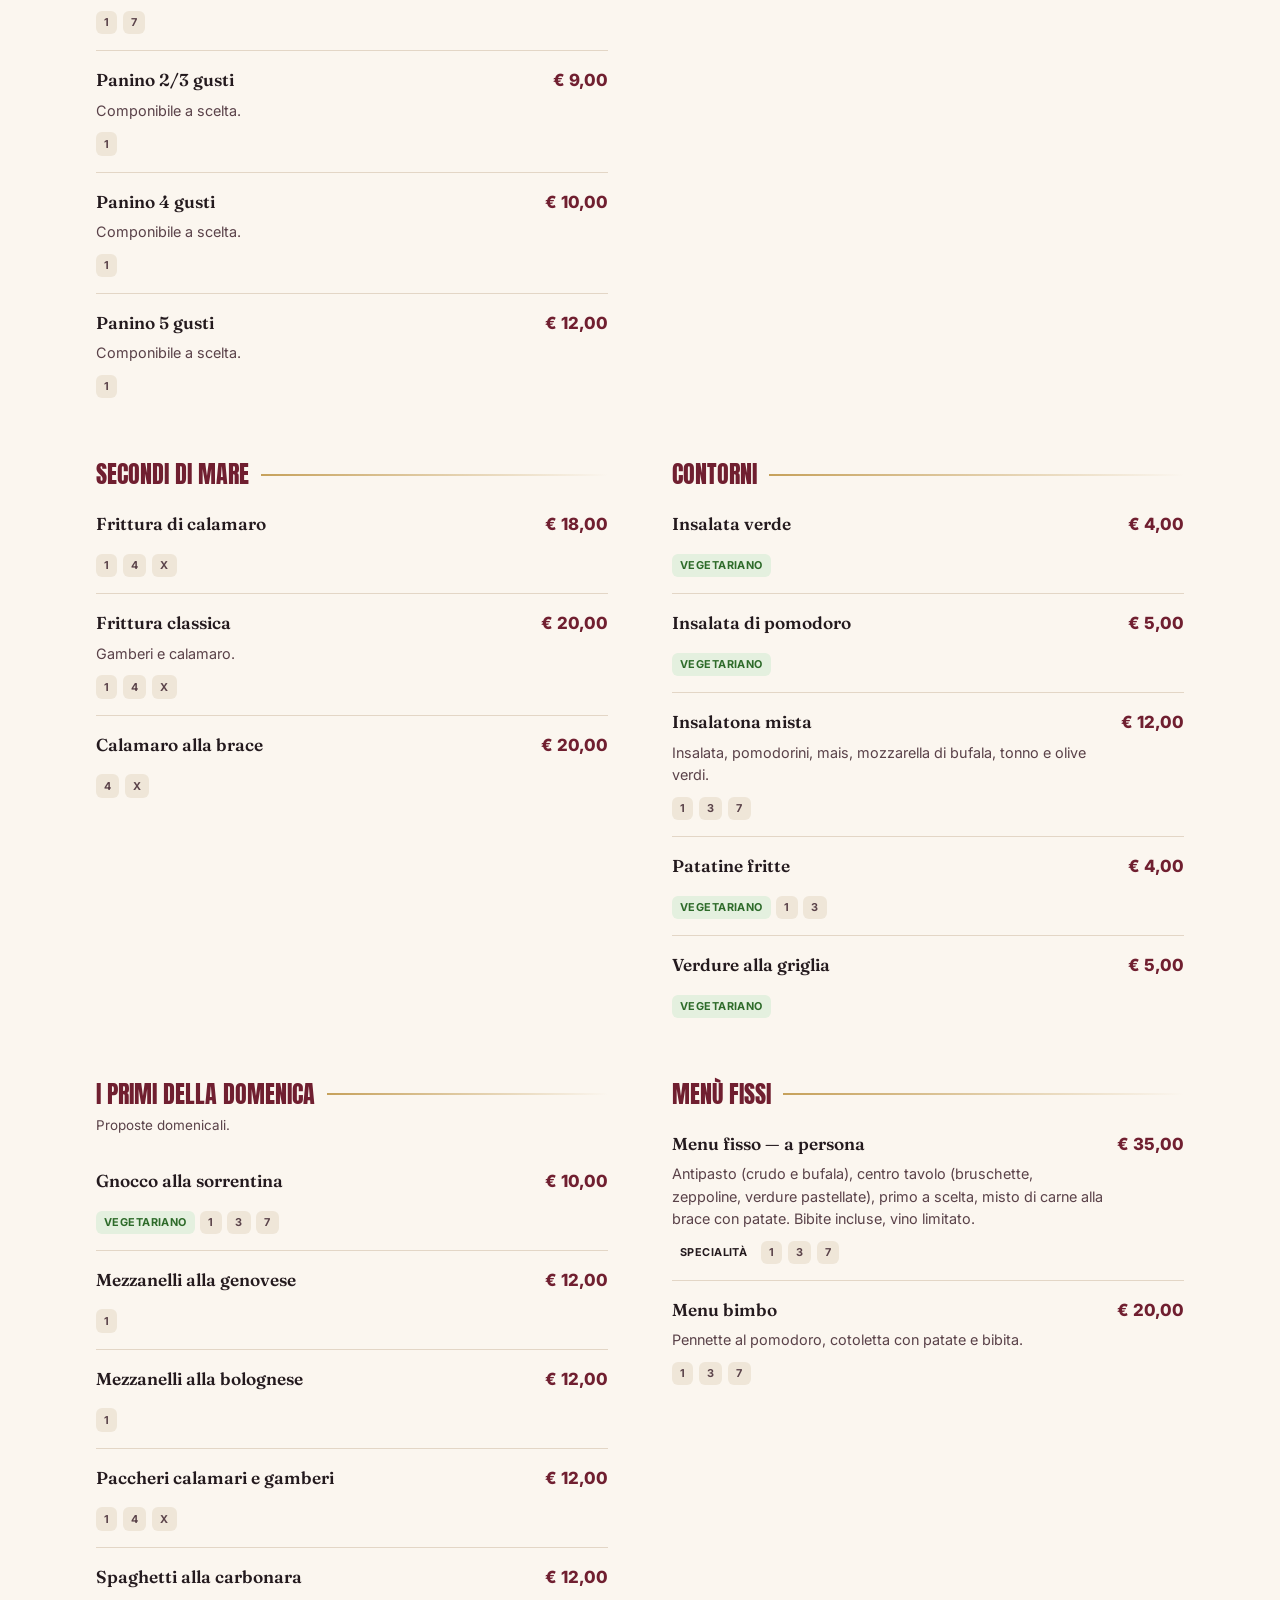
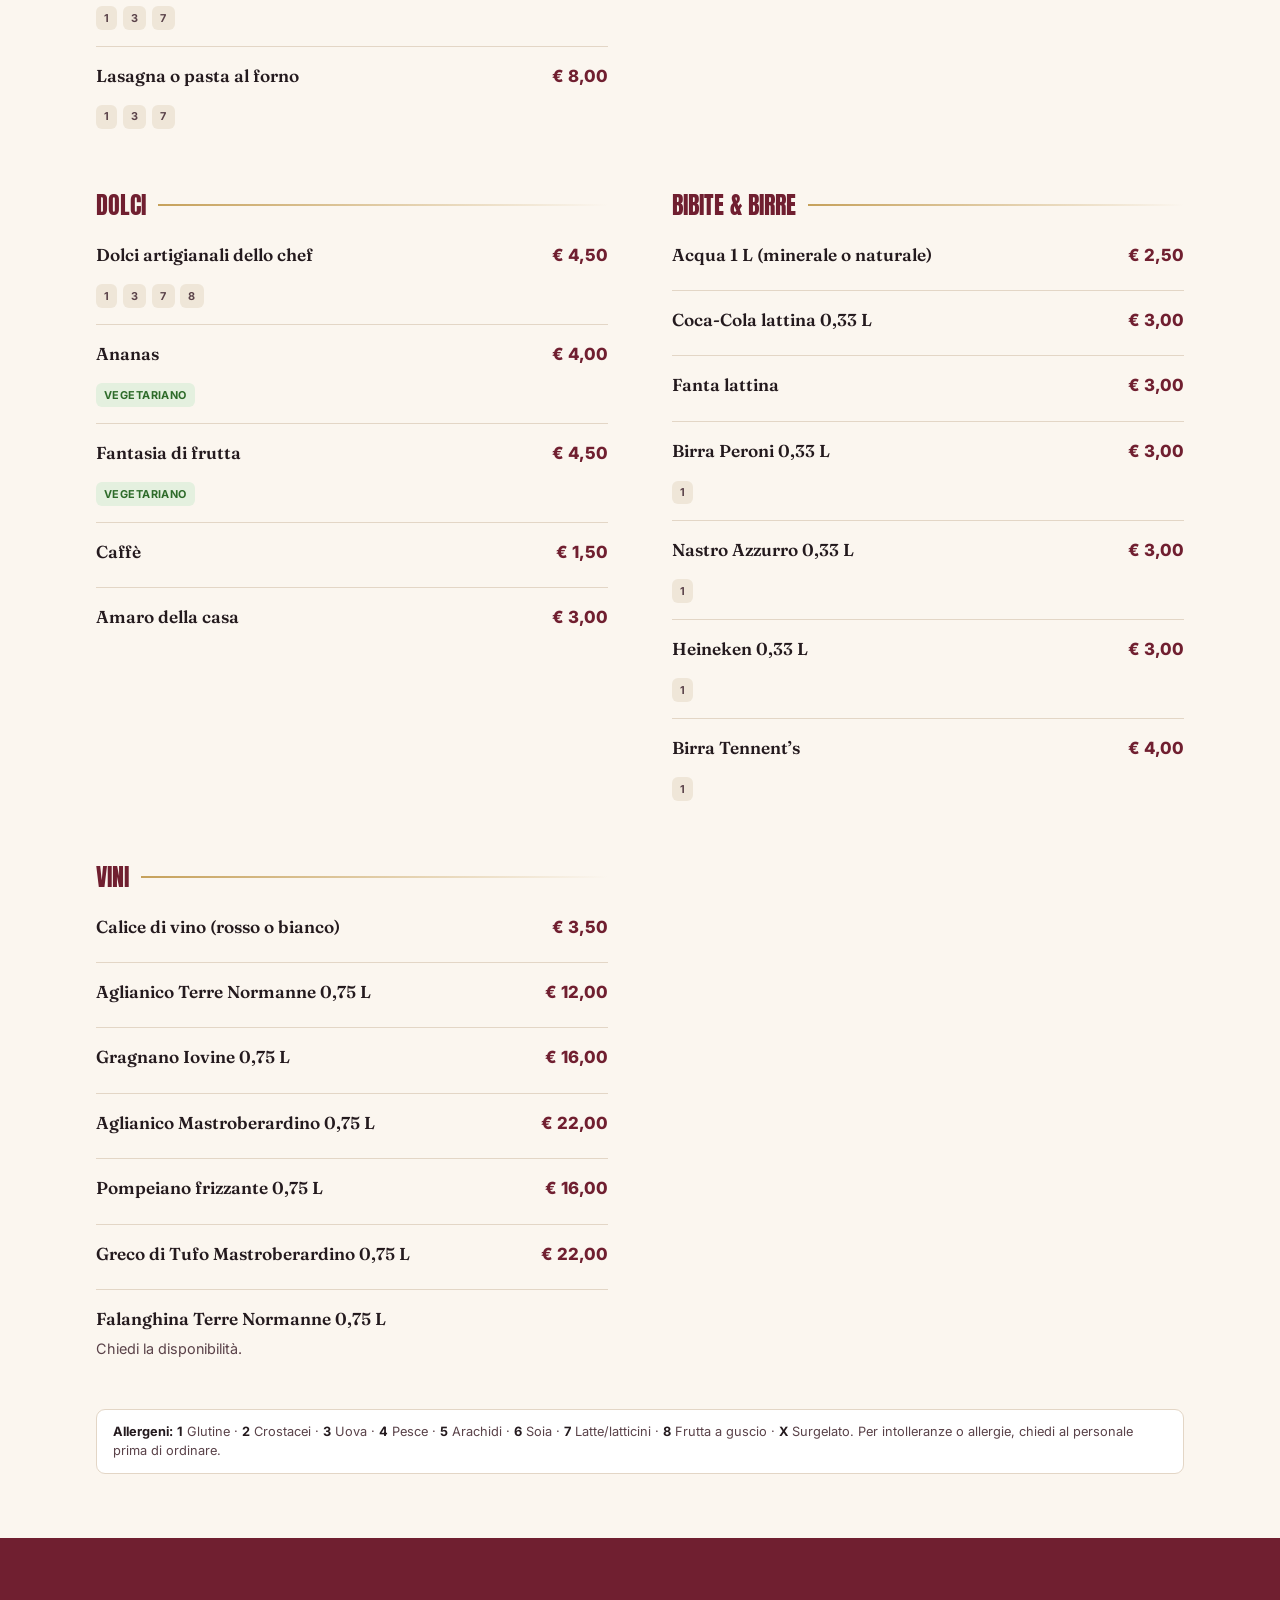
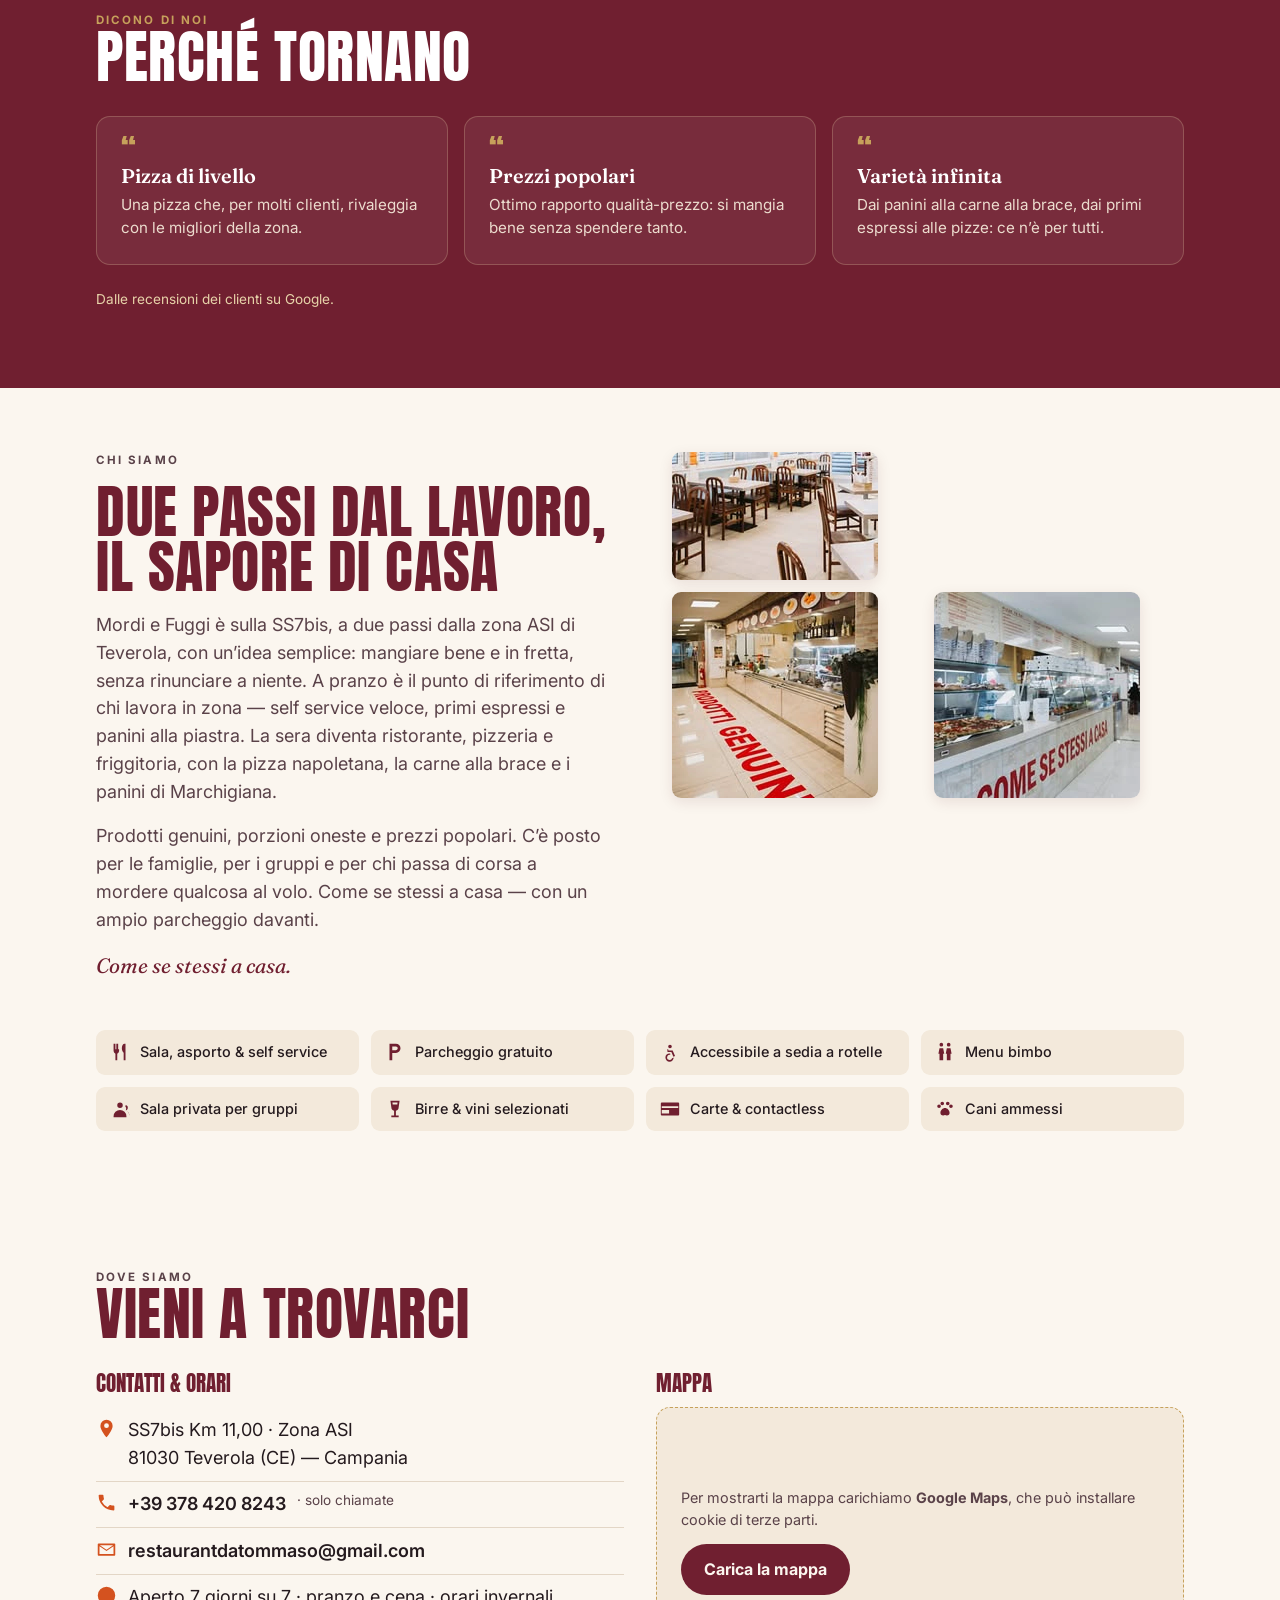
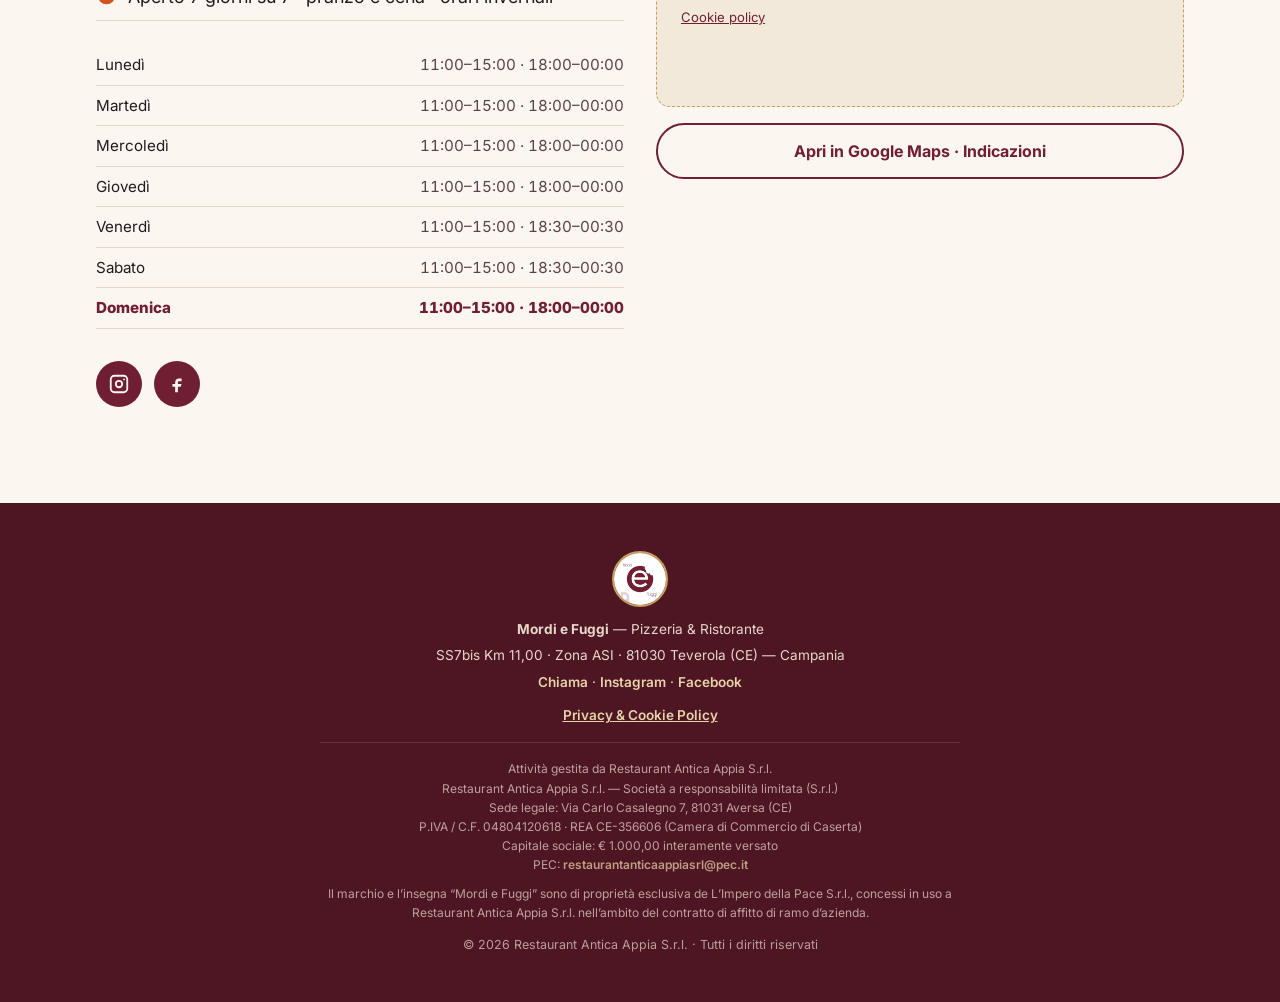
==== commit 8d9bb161: "Rimossi i CTA iniziali nell'hero: restano solo quelli fissi in basso/nav Co-Authored-By: Claude Opus" ====
--- a/index.html
+++ b/index.html
@@ -72,10 +72,6 @@
       <p class="cuisine" id="hero-cuisine">Pizzeria · Hamburgheria · Ristorante</p>
       <h1>Mordi <span class="amp">e</span> Fuggi</h1>
       <p class="hook" id="hero-hook">Pizza napoletana, burger di marchigiana e pollo allo spiedo. A due passi dall’ASI di Teverola, aperto tutti i giorni a pranzo e a cena.</p>
-      <div class="hero-cta">
-        <a href="#menu" class="btn btn-primary btn-lg">Vedi il menu</a>
-        <a href="#" id="hero-call" class="btn btn-ghost-light btn-lg">Chiama ora</a>
-      </div>
       <div class="hero-meta">
         <span id="open-badge-hero" class="open-badge"><span class="dot"></span><span class="lbl">…</span></span>
         <span class="mi" id="hero-loc">📍 Teverola (CE)</span>
--- a/styles.css
+++ b/styles.css
@@ -261,6 +261,7 @@
 .cinfo li{display:flex; gap:.7rem; align-items:flex-start; padding:.55rem 0; border-bottom:1px solid var(--line)}
 .cinfo svg{width:21px; height:21px; color:var(--paprika); flex:none; margin-top:2px}
 .cinfo a{font-weight:600}
+.cinfo-note{color:var(--ink-soft); font-weight:400; font-size:.85rem}
 .hours-table{width:100%; border-collapse:collapse; font-size:.95rem}
 .hours-table td{padding:.5rem 0; border-bottom:1px solid var(--line); vertical-align:top}
 .hours-table td:last-child{text-align:right; font-variant-numeric:tabular-nums; color:var(--ink-soft)}
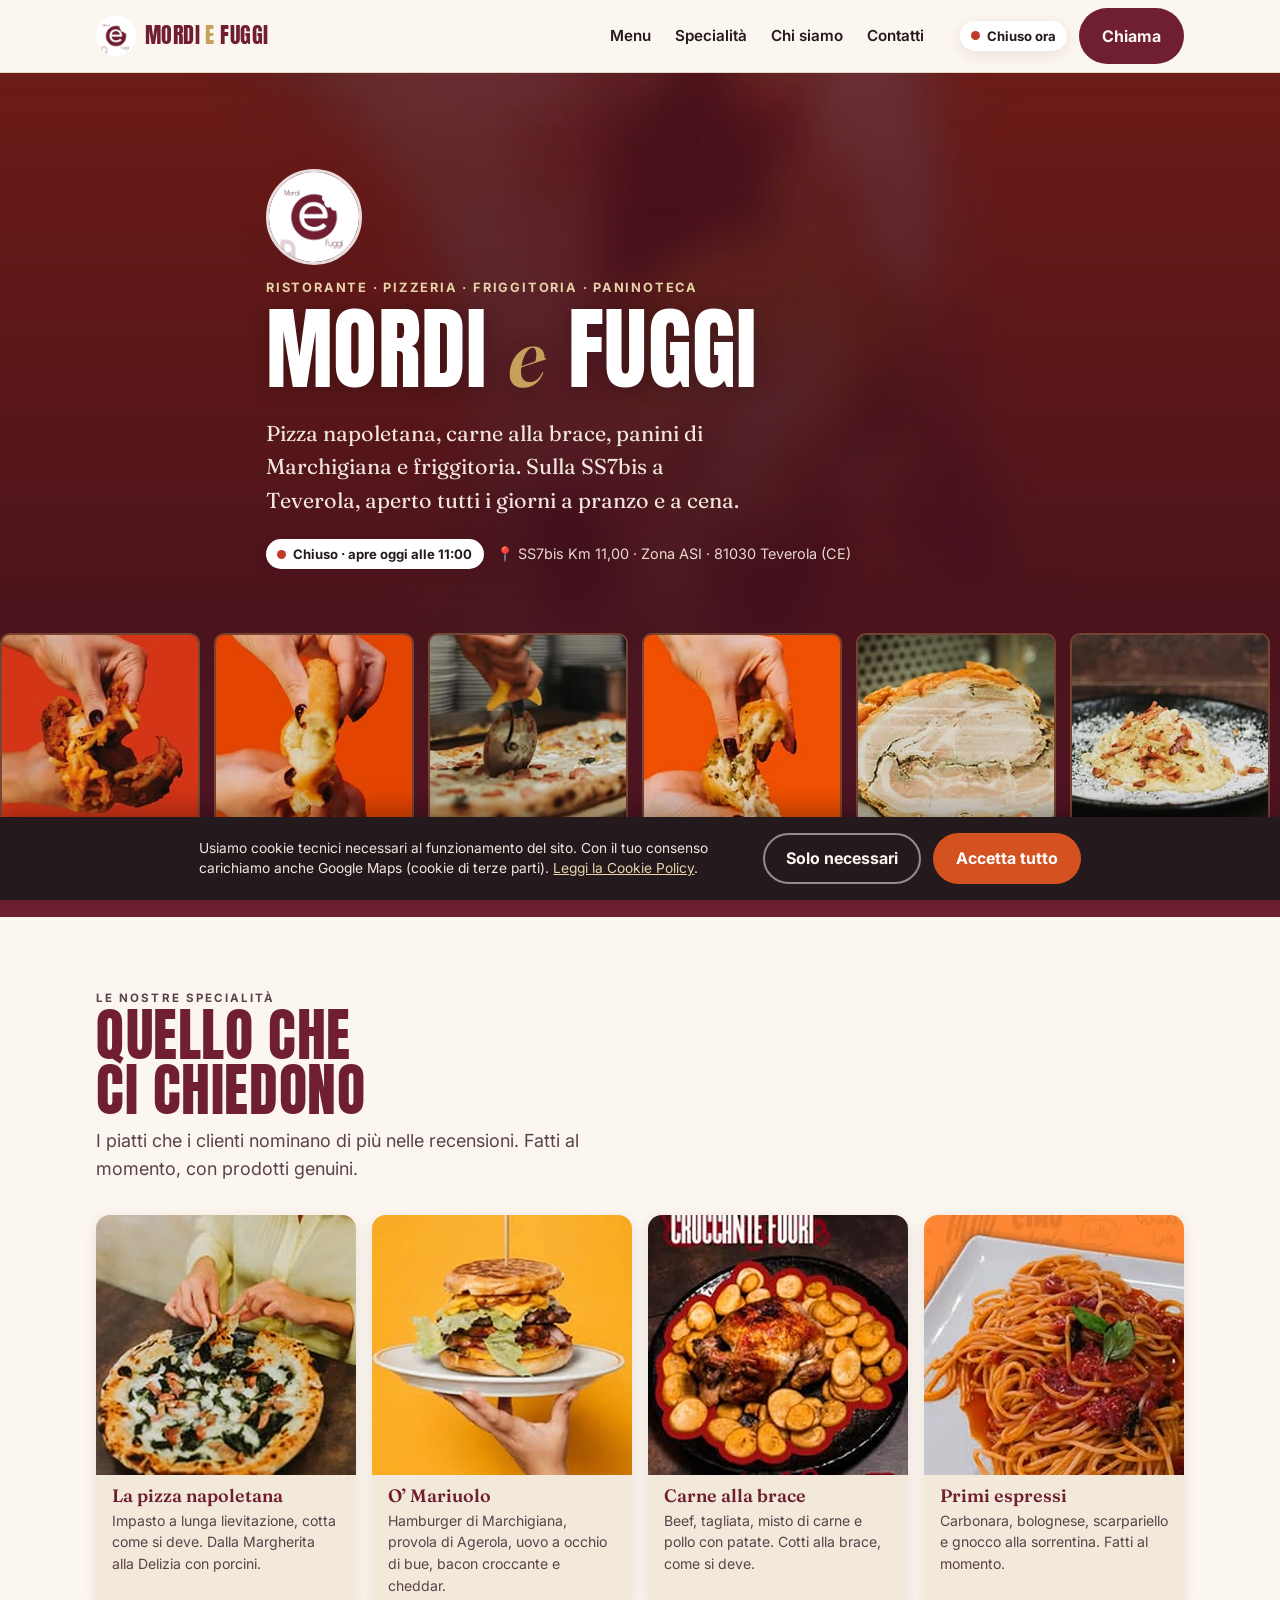
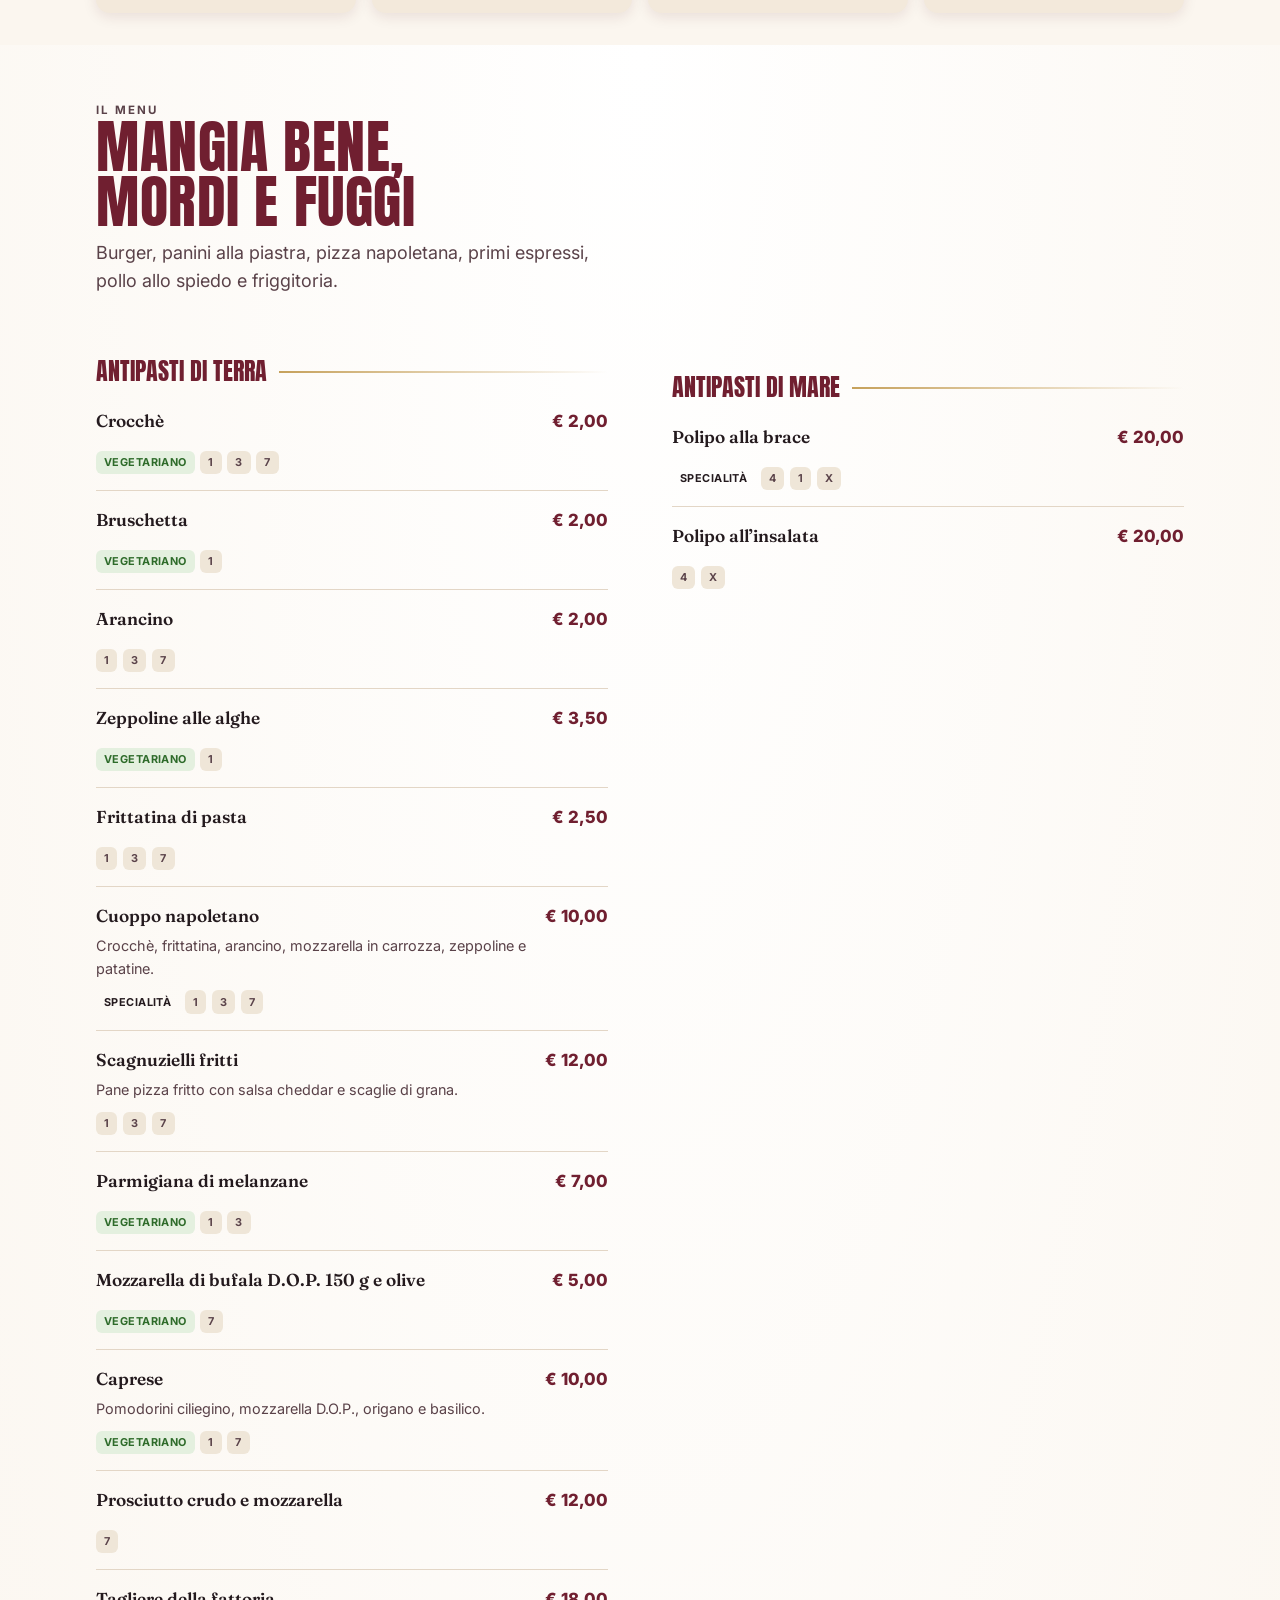
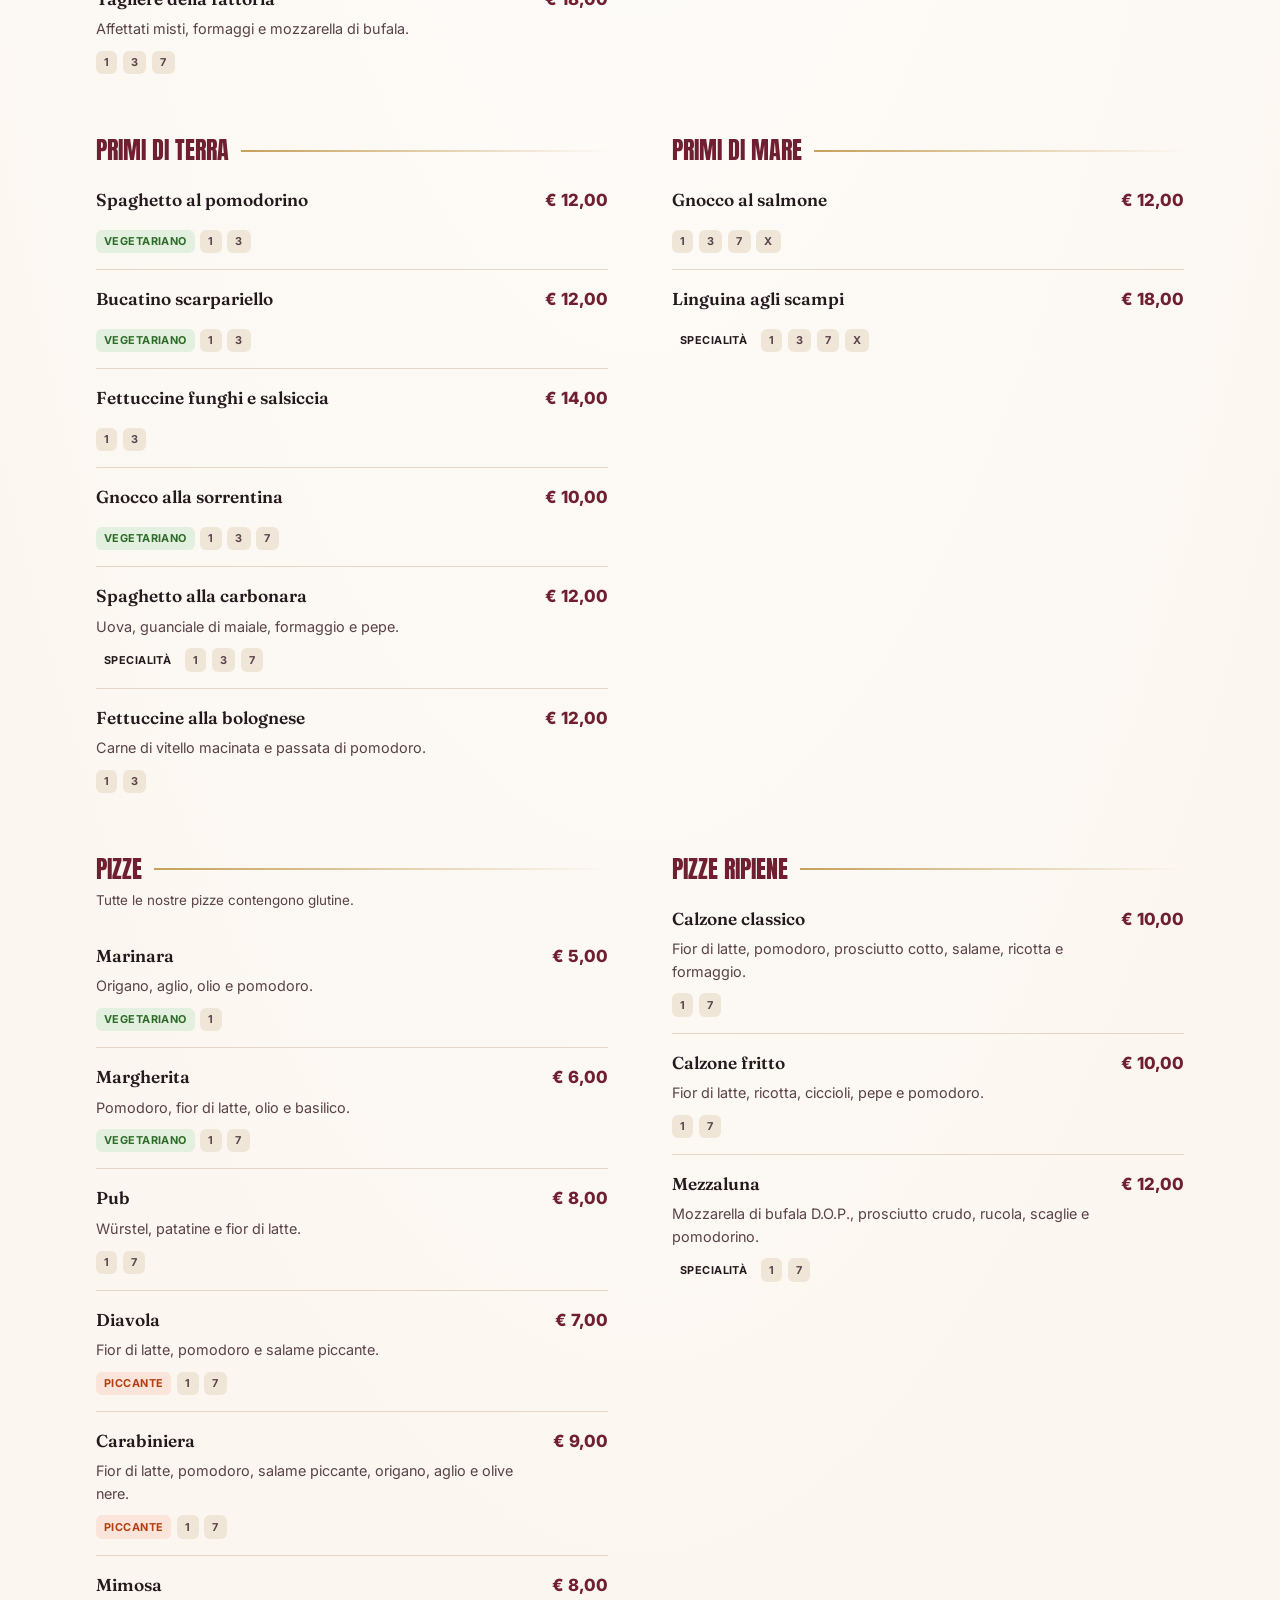
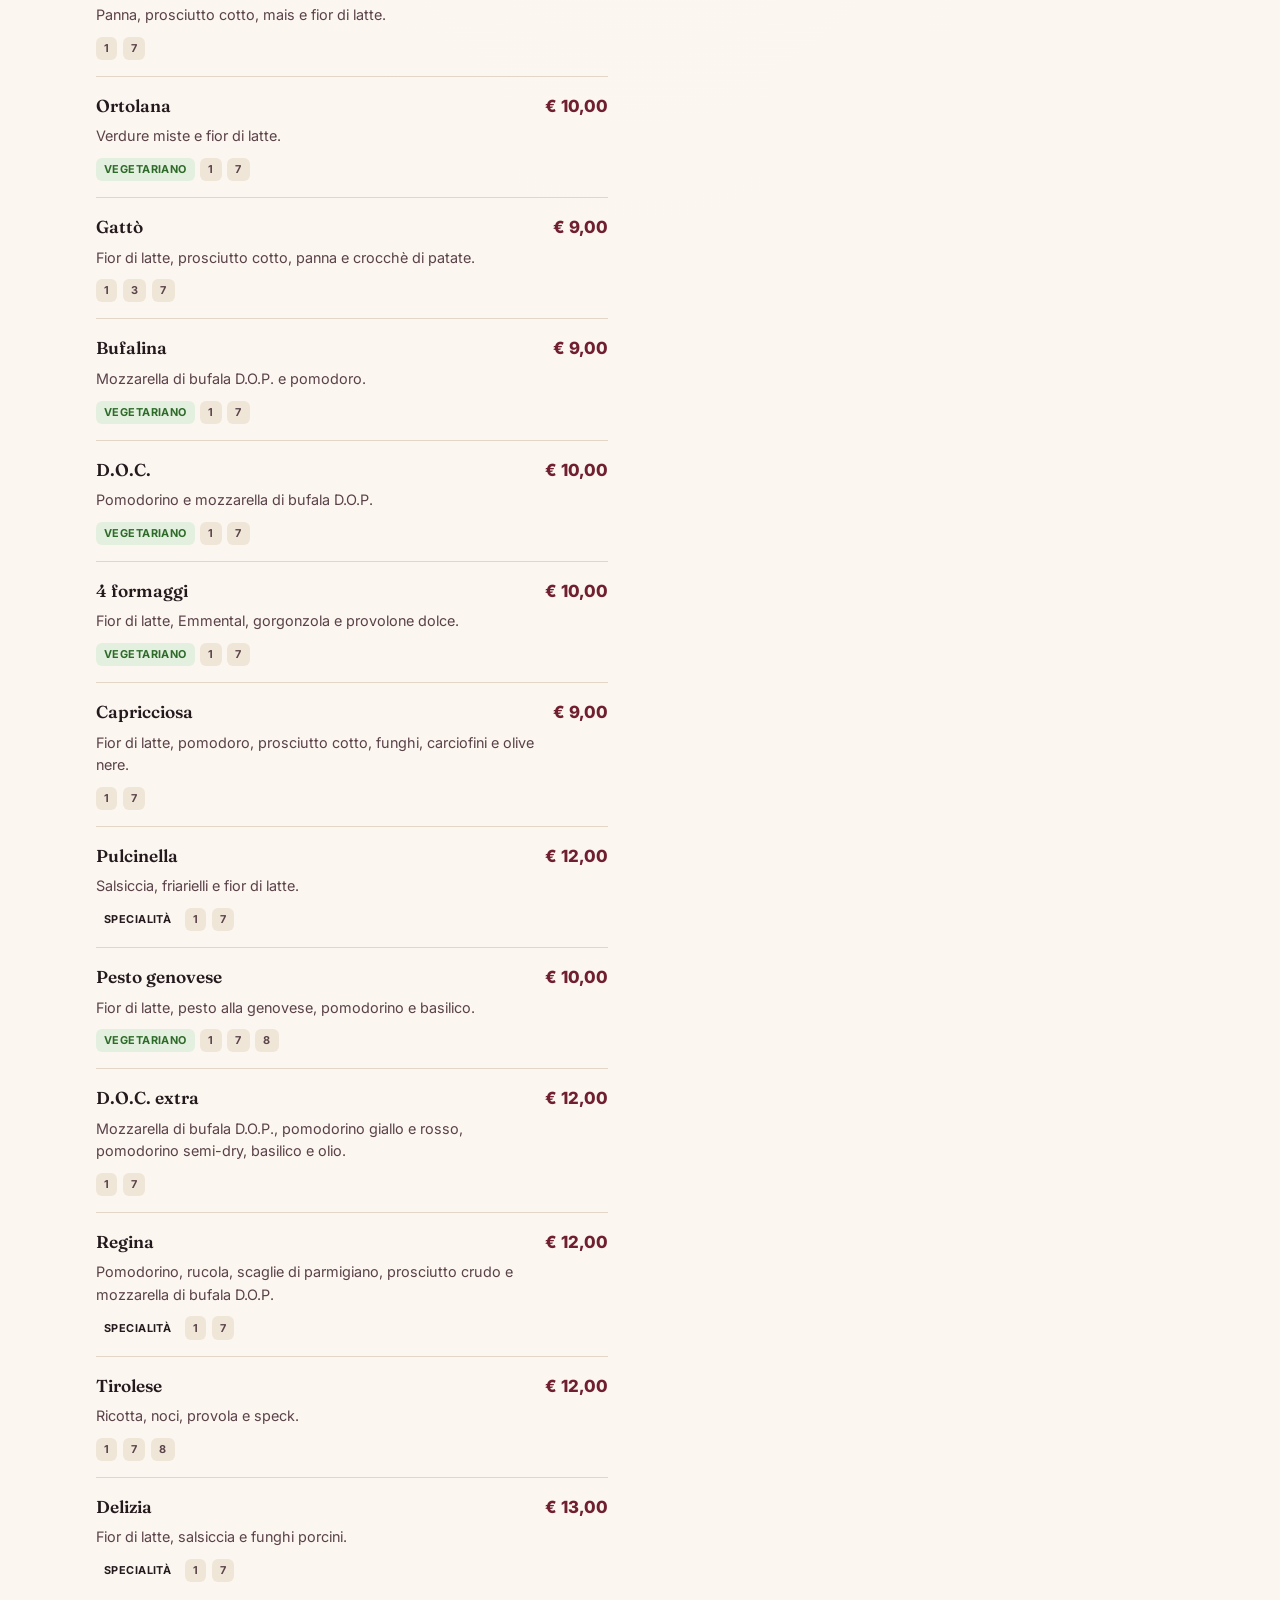
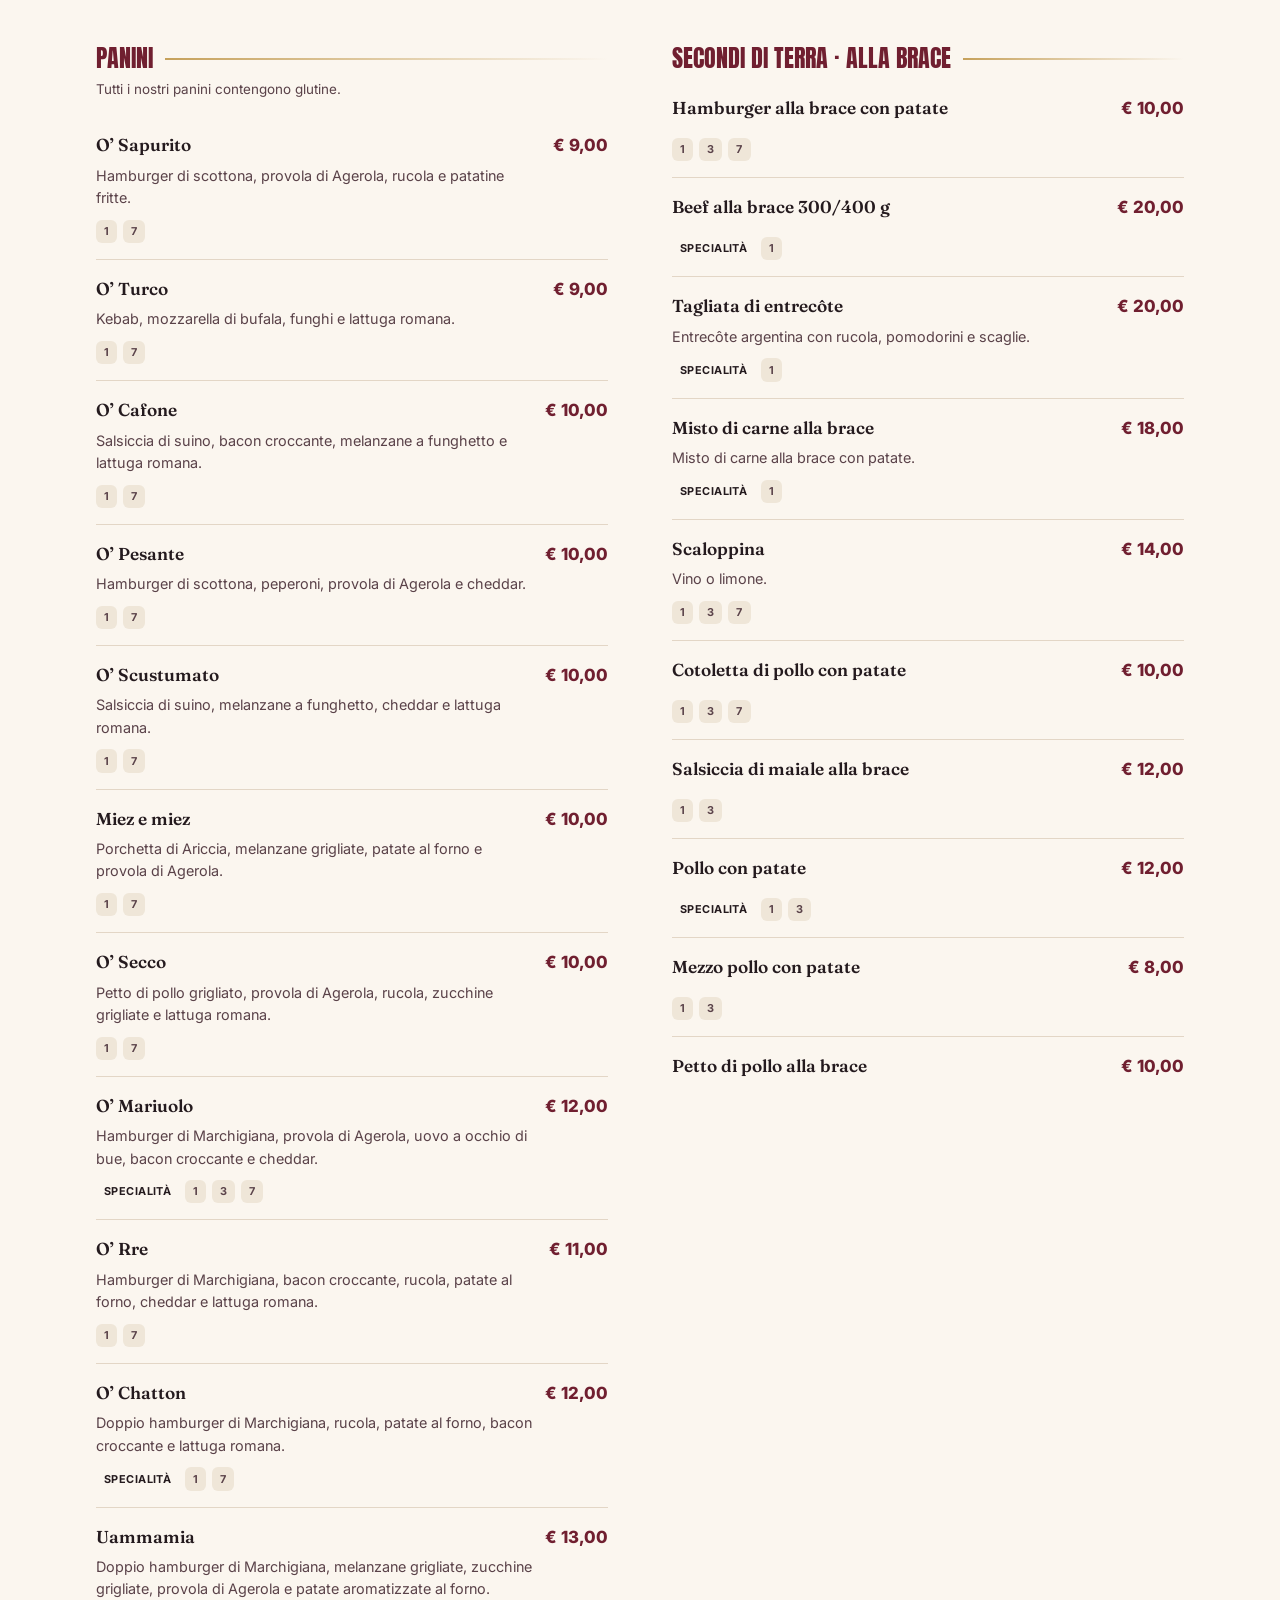
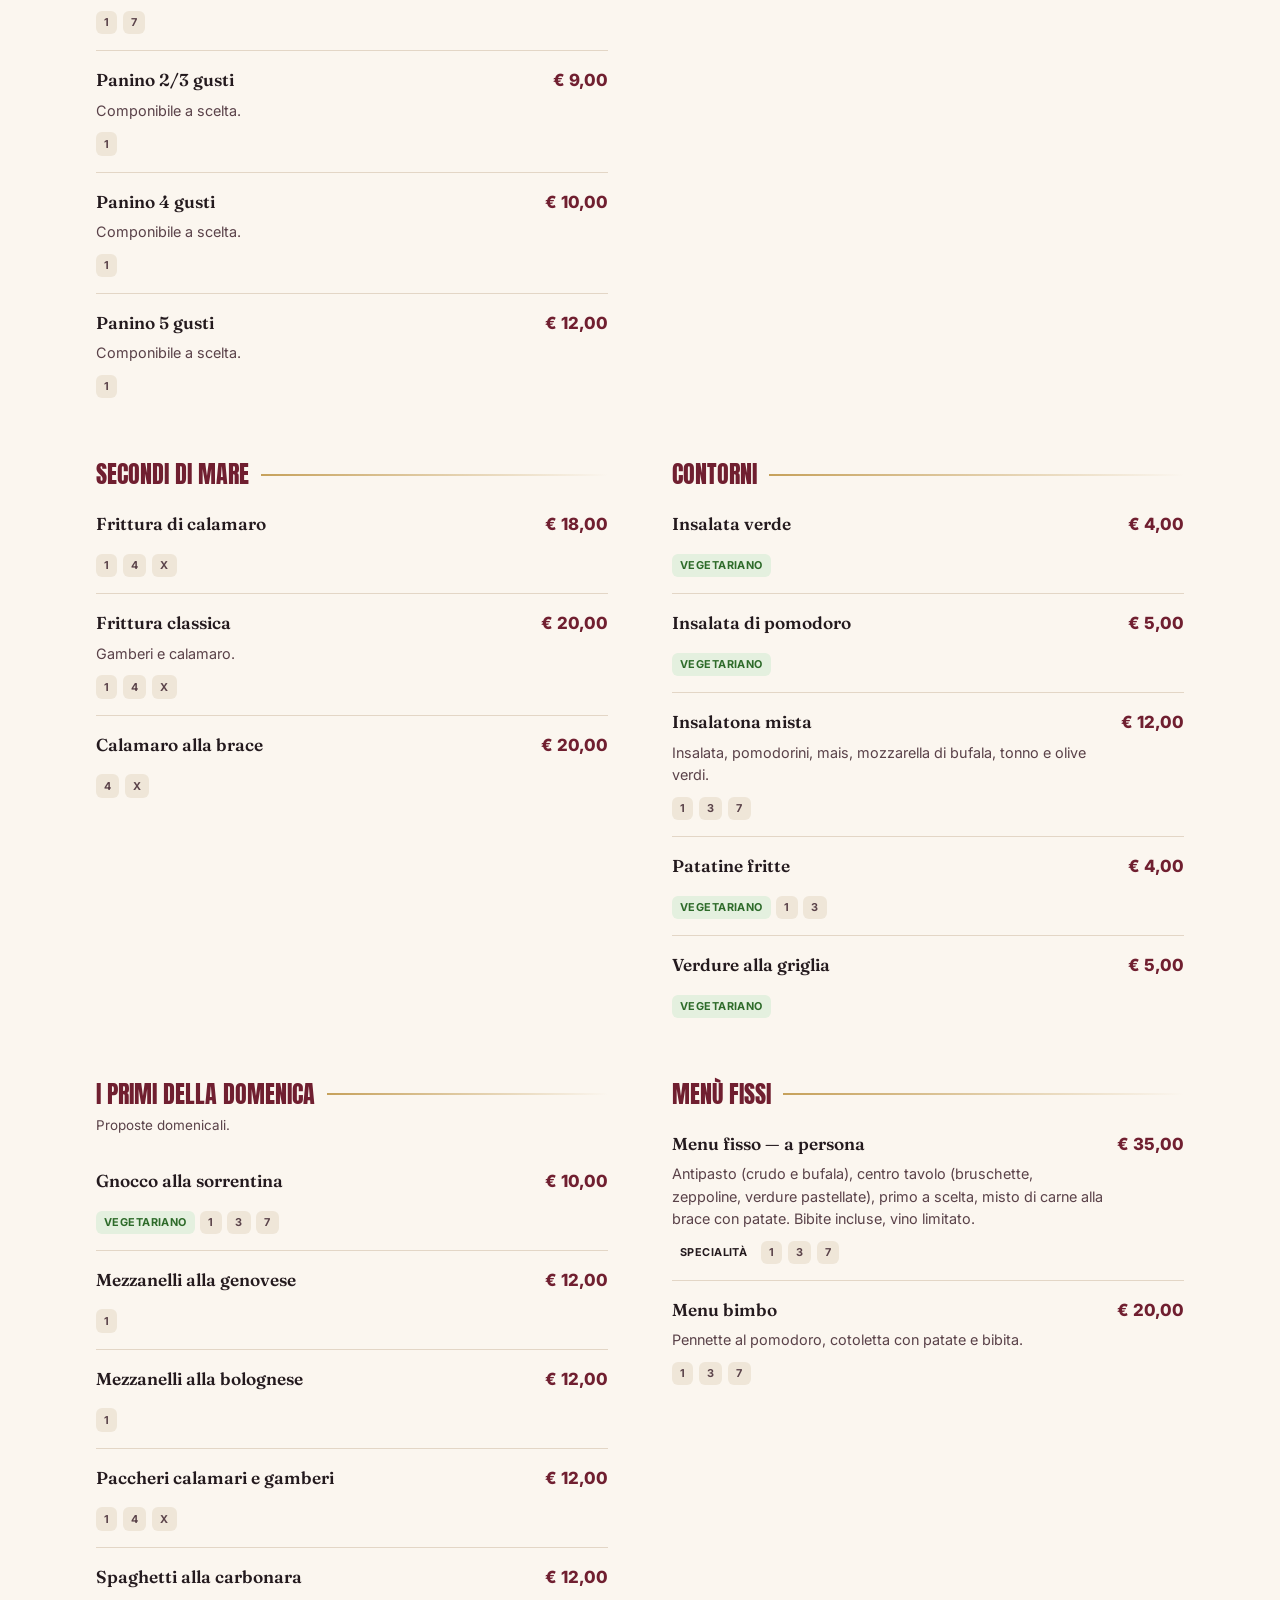
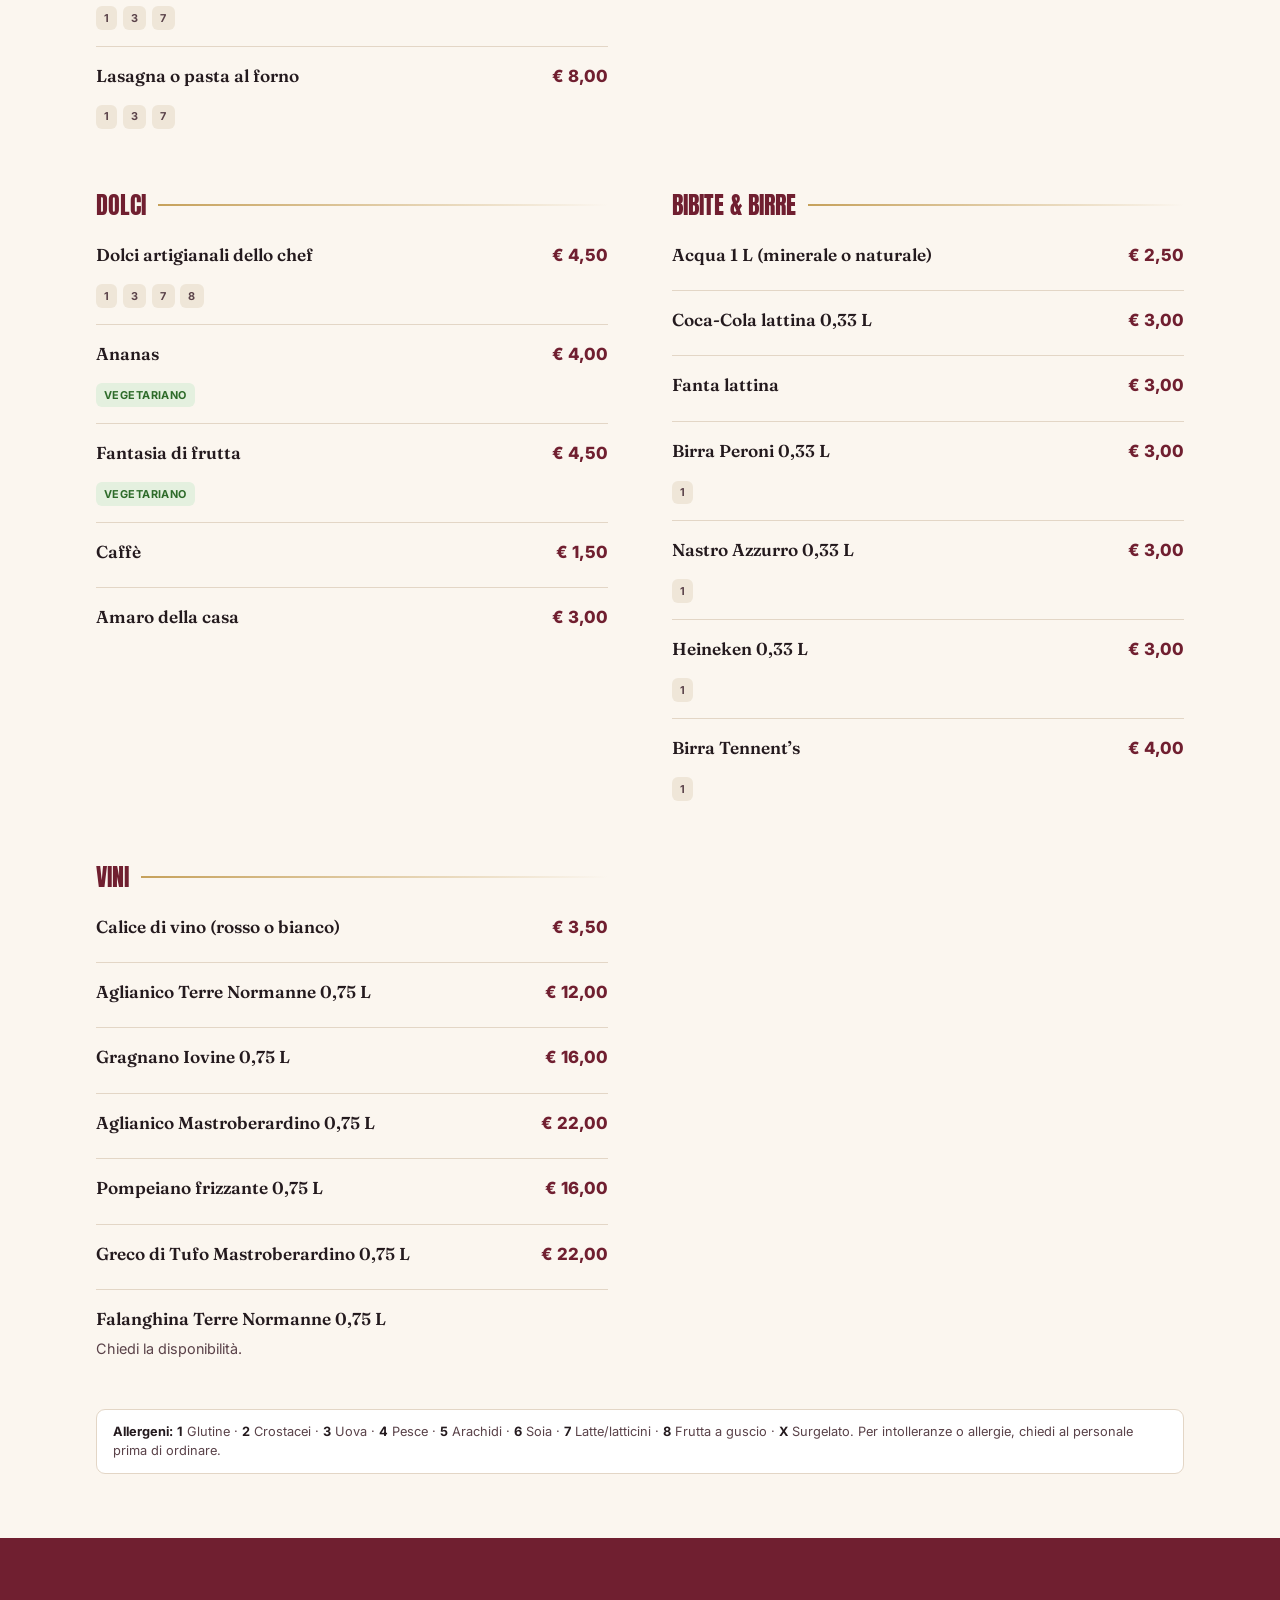
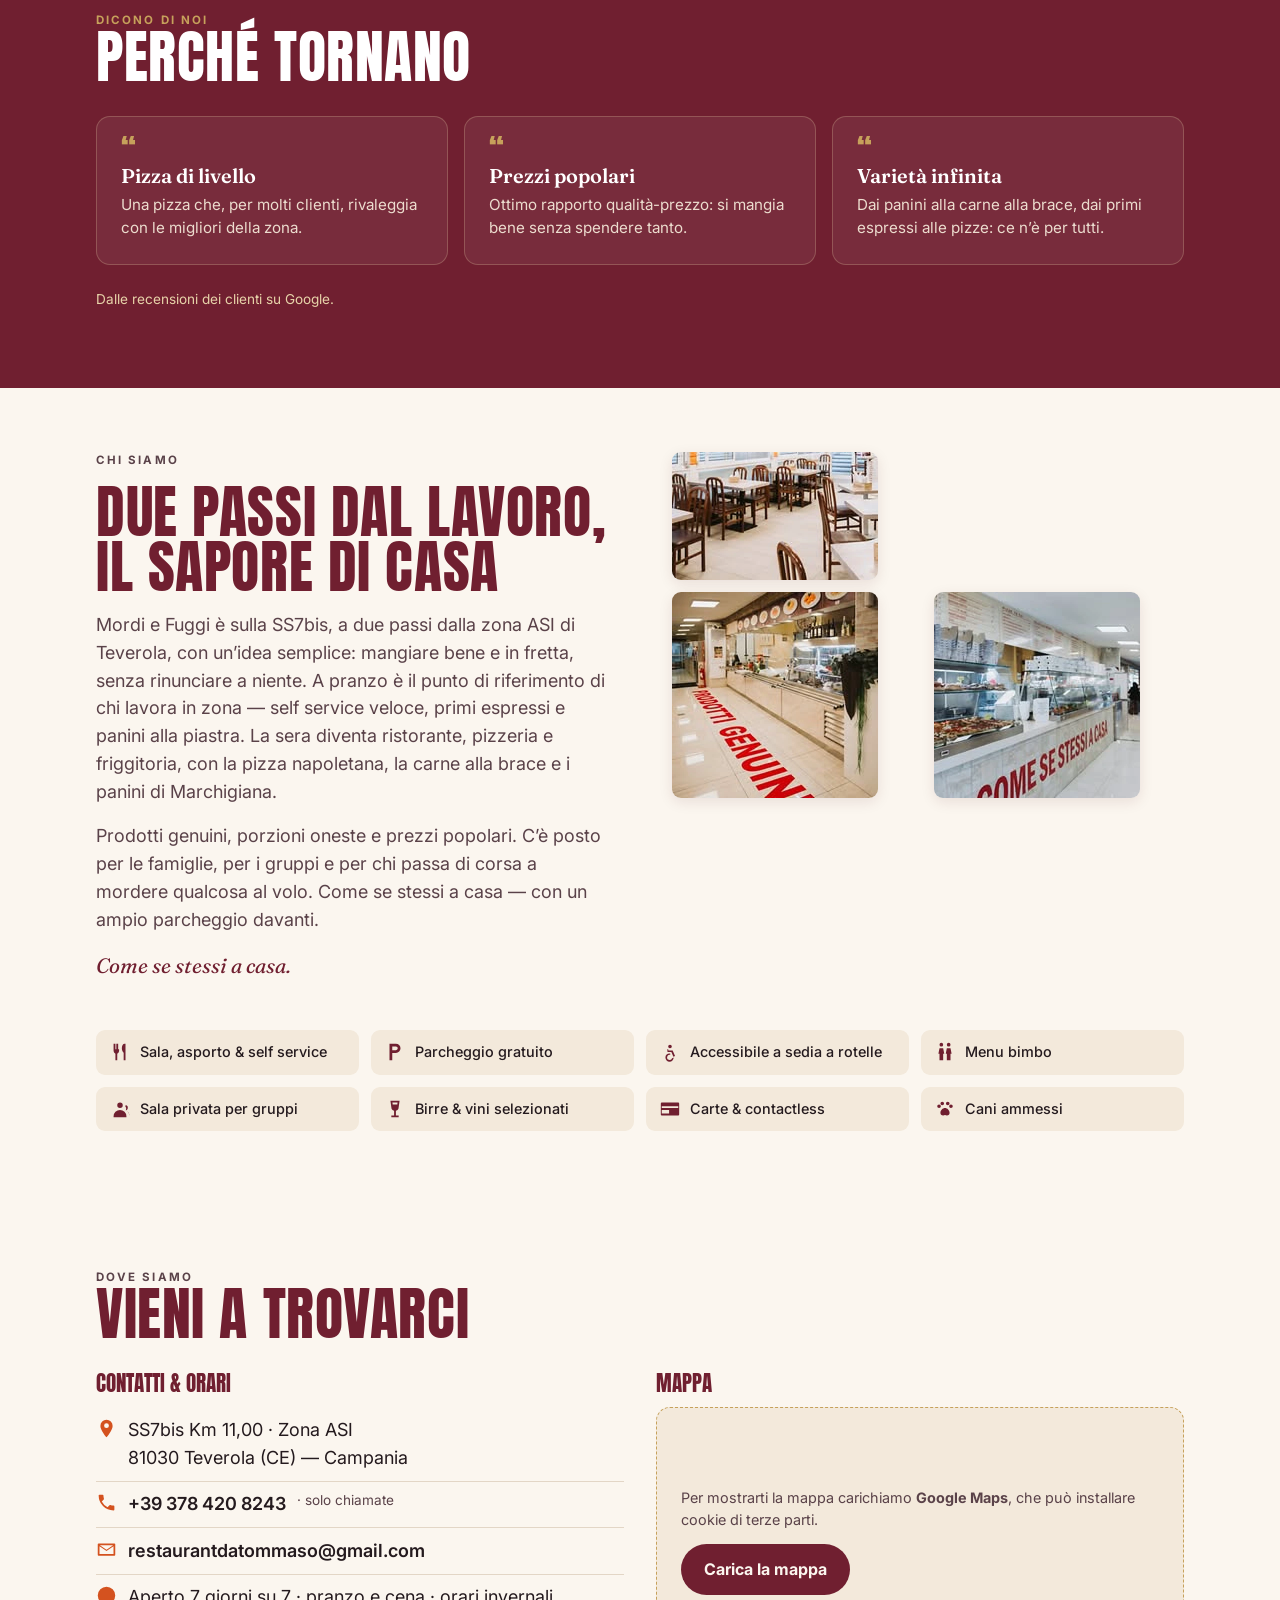
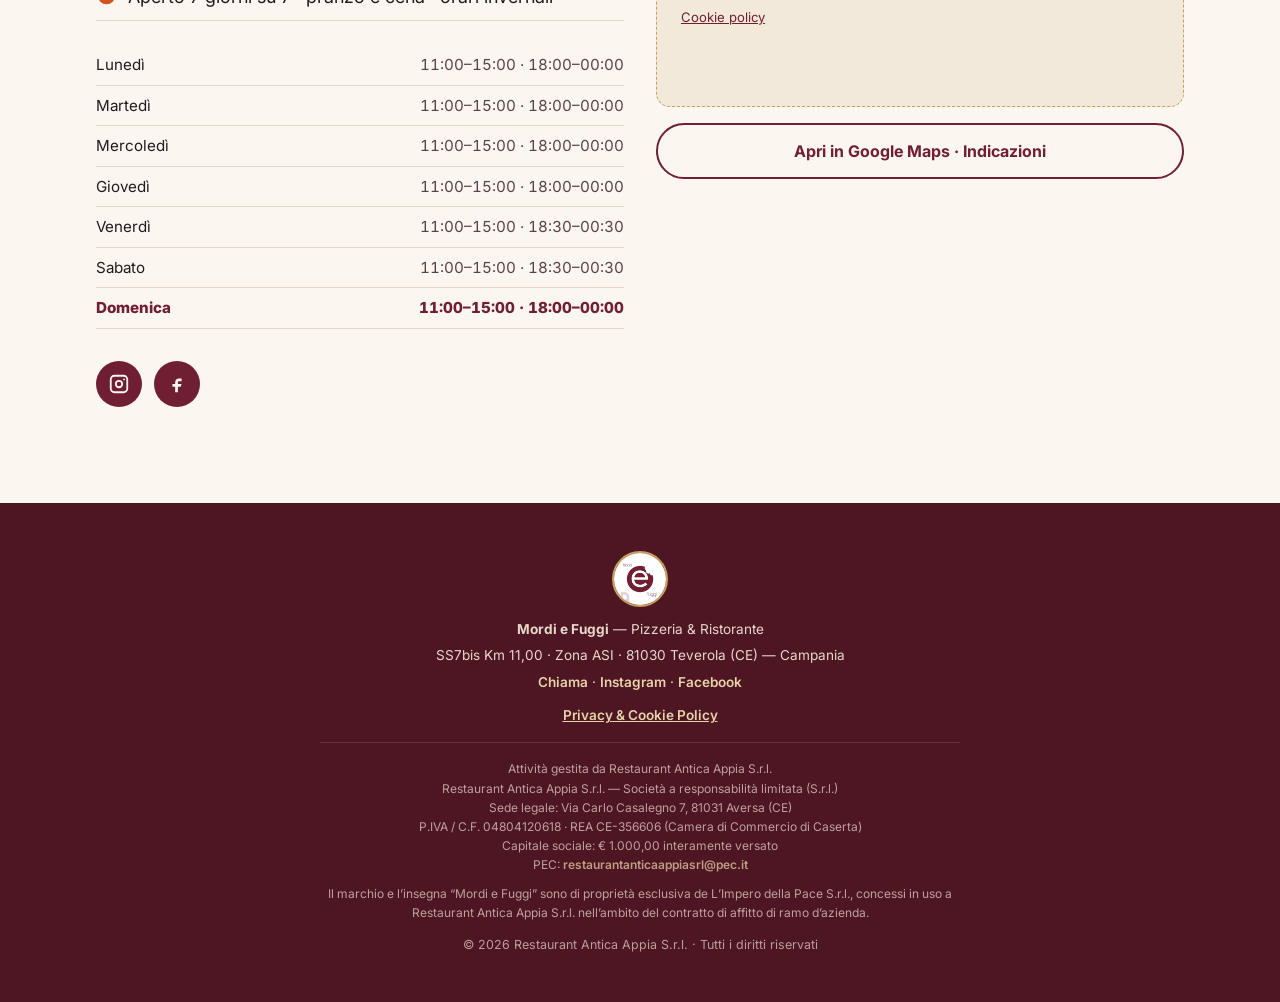
==== commit 487e4bfe: "Dominio personalizzato mordiefuggiteverola.it: CNAME + URL canonici/sitemap/OG Co-Authored-By: Claud" ====
--- a/index.html
+++ b/index.html
@@ -6,14 +6,14 @@
 <title>Mordi e Fuggi — Pizzeria, Hamburgheria & Ristorante a Teverola (CE)</title>
 <meta name="description" content="Mordi e Fuggi a Teverola (CE): pizzeria napoletana, carne alla brace, panini di Marchigiana, primi espressi e friggitoria. Sala, asporto e prenotazioni. Aperto 7 giorni su 7, pranzo e cena.">
 <meta name="theme-color" content="#701F30">
-<link rel="canonical" href="https://scintillaanselmo0-cell.github.io/mordi-e-fuggi/">
+<link rel="canonical" href="https://mordiefuggiteverola.it/">
 
 <!-- Open Graph / WhatsApp / Facebook -->
 <meta property="og:type" content="restaurant">
 <meta property="og:title" content="Mordi e Fuggi — Pizzeria & Ristorante · Teverola">
 <meta property="og:description" content="Pizza napoletana, carne alla brace, panini di Marchigiana e friggitoria. Aperto tutti i giorni a pranzo e cena, sulla SS7bis a Teverola.">
 <meta property="og:locale" content="it_IT">
-<meta property="og:url" content="https://scintillaanselmo0-cell.github.io/mordi-e-fuggi/">
+<meta property="og:url" content="https://mordiefuggiteverola.it/">
 <meta property="og:image" content="assets/img/og.jpg">
 <meta property="og:image:width" content="1200">
 <meta property="og:image:height" content="630">
--- a/styles.css
+++ b/styles.css
@@ -116,7 +116,7 @@
     linear-gradient(180deg, rgba(40,10,18,.30), rgba(60,16,28,.82) 72%, var(--wine-deep)),
     url("assets/img/hero-bg.webp") center/cover no-repeat;
   filter:saturate(1.05)}
-.hero-inner{position:relative; padding:var(--s-8) 0 var(--s-7);
+.hero-inner{position:relative; padding-top:var(--s-8); padding-bottom:var(--s-7);
   display:flex; flex-direction:column; align-items:flex-start; gap:var(--s-4)}
 .hero-logo{width:78px; height:78px; border-radius:50%; box-shadow:var(--shadow);
   border:3px solid rgba(255,255,255,.85)}
@@ -338,7 +338,7 @@
   .burger{display:none}
   .mobile-menu{display:none !important}
 
-  .hero-inner{padding:var(--s-9) 0 var(--s-7); display:block; max-width:780px}
+  .hero-inner{padding-top:var(--s-9); padding-bottom:var(--s-7); display:block; max-width:780px}
   .hero-logo{width:96px; height:96px}
   .hero .hook{font-size:1.35rem}
   .hero-cta{width:auto}
